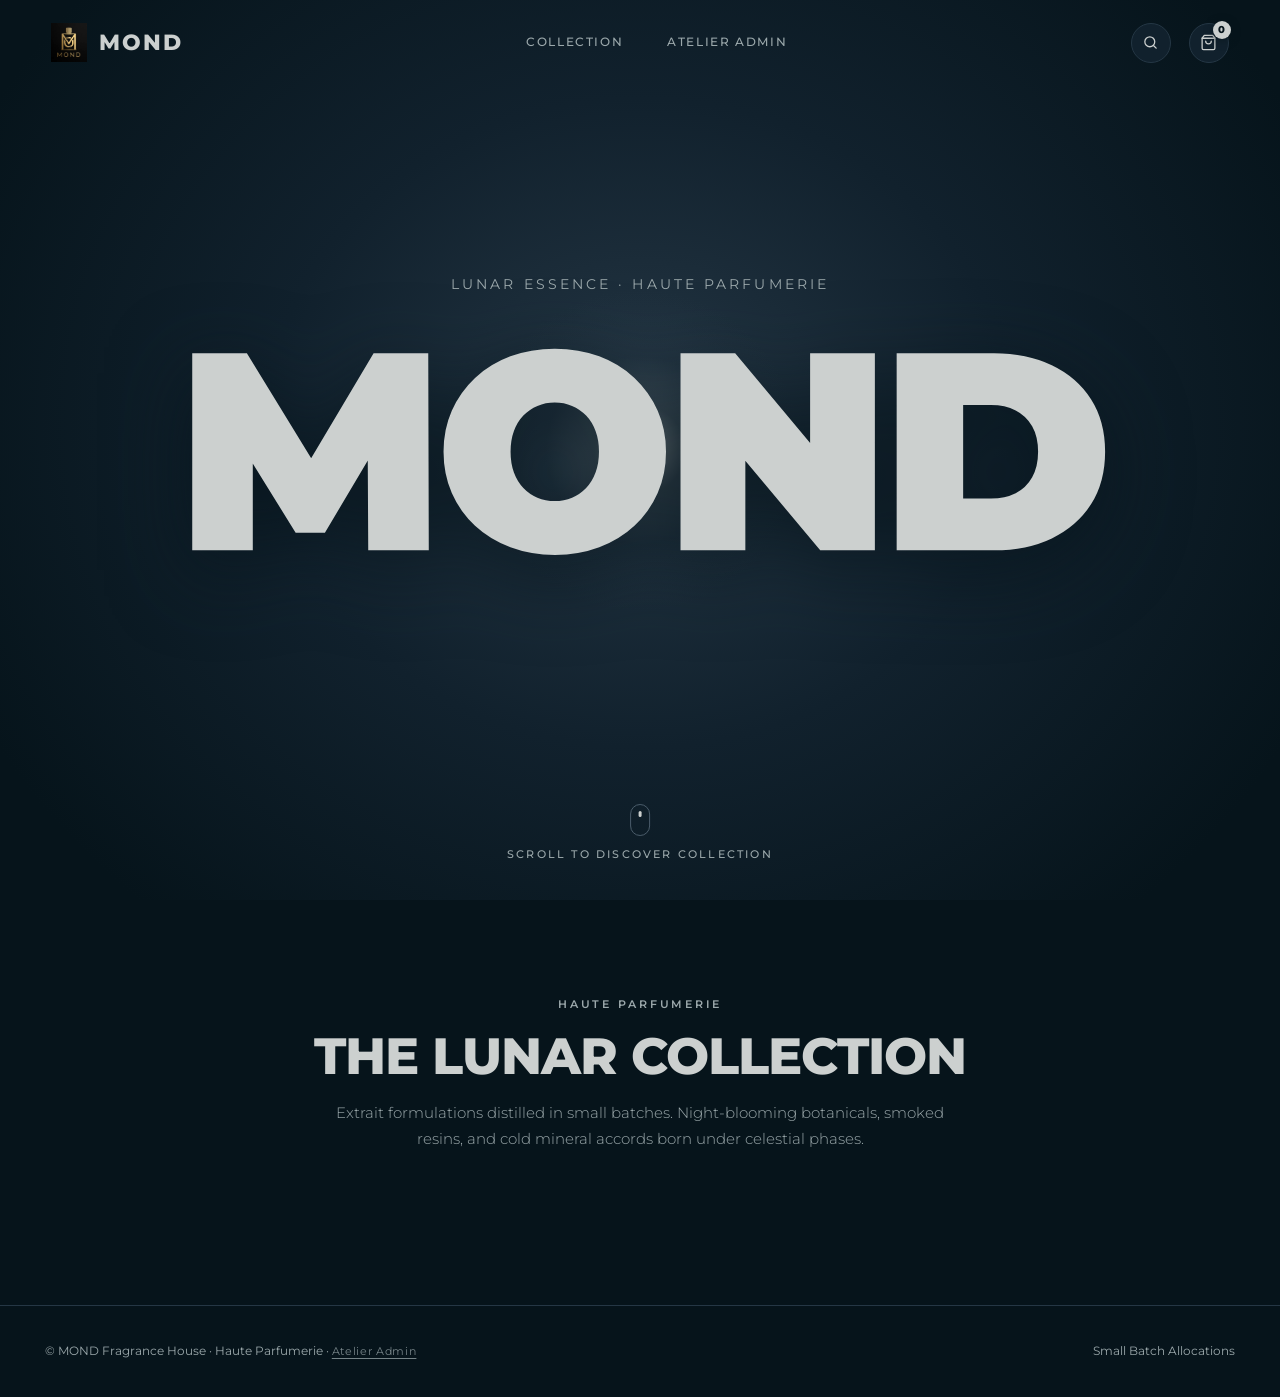
==== index.html @ 15fbac8f "new colour palette style" ====
<!DOCTYPE html>
<html lang="en">
<head>
  <meta charset="UTF-8" />
  <meta name="viewport" content="width=device-width, initial-scale=1.0" />
  <title>MOND — Lunar Haute Parfumerie</title>
  <link rel="icon" type="image/png" href="logo.png">
  <link rel="preconnect" href="https://fonts.googleapis.com">
  <link rel="preconnect" href="https://fonts.gstatic.com" crossorigin>
  <link href="https://fonts.googleapis.com/css2?family=Montserrat:ital,wght@0,300;0,400;0,500;0,600;0,700;0,800;0,900;1,300;1,400&display=swap" rel="stylesheet">
  <script type="importmap">
    {
      "imports": {
        "three": "https://cdn.jsdelivr.net/npm/three@0.170.0/build/three.module.js"
      }
    }
  </script>
  <link rel="stylesheet" href="styles.css">
</head>
<body>

  <!-- ==================== HEADER ==================== -->
  <header id="mainHeader">
    <a class="logo" href="#hero">
      <img src="logo.png" alt="MOND Logo" class="brand-logo-img">
      MOND
    </a>

    <nav class="nav-links">
      <a href="#collection">Collection</a>
      <a href="admin.html">Atelier Admin</a>
    </nav>

    <div class="header-actions">
      <button class="action-btn" aria-label="Search Fragrances" id="searchBtn">
        <svg viewBox="0 0 24 24"><circle cx="11" cy="11" r="7"/><path d="m20 20-3.5-3.5"/></svg>
      </button>
      <button class="action-btn" aria-label="Shopping Bag" id="bagBtn">
        <svg viewBox="0 0 24 24"><path d="M6 2 3 6v14a2 2 0 0 0 2 2h14a2 2 0 0 0 2-2V6l-3-4z"/><line x1="3" y1="6" x2="21" y2="6"/><path d="M16 10a4 4 0 0 1-8 0"/></svg>
        <span class="bag-badge" id="bagBadge">0</span>
      </button>
    </div>
  </header>

  <!-- ==================== HERO (3D MOON) ==================== -->
  <section id="hero">
    <div id="word0" class="hero-el">MOND</div>
    <div id="eyebrow" class="hero-el">Lunar Essence · Haute Parfumerie</div>
    <div id="flare" class="hero-el"></div>
    <canvas id="gl"></canvas>
    <canvas id="dust"></canvas>

    <a href="#collection" class="scroll-indicator" aria-label="Scroll to Discover Collection">
      <div class="mouse-icon"></div>
      <span>Scroll to Discover Collection</span>
    </a>
  </section>

  <!-- ==================== MAIN FRAGRANCES SHOWCASE ==================== -->
  <main id="collection">
    <div class="section-wrap">
      <div class="section-header">
        <span class="section-tag">Haute Parfumerie</span>
        <h2 class="section-title">The Lunar Collection</h2>
        <p class="section-desc">Extrait formulations distilled in small batches. Night-blooming botanicals, smoked resins, and cold mineral accords born under celestial phases.</p>
      </div>

      <div class="fragrance-grid" id="fragranceGrid">
        <!-- Rendered dynamically via JavaScript -->
      </div>
    </div>
  </main>

  <!-- ==================== MINIMAL LUXURY FOOTER ==================== -->
  <footer>
    <div class="section-wrap" style="padding: 36px clamp(20px, 3.5vw, 48px);">
      <div class="footer-bottom" style="padding-top:0; border-top:0;">
        <div>© <span id="year"></span> MOND Fragrance House · Haute Parfumerie · <a href="admin.html" class="admin-link">Atelier Admin</a></div>
        <div>Small Batch Allocations</div>
      </div>
    </div>
  </footer>

  <!-- ==================== QUICK-VIEW MODAL ==================== -->
  <div class="modal-backdrop" id="quickModal" aria-hidden="true">
    <div class="modal-card">
      <button class="modal-close" id="modalClose" aria-label="Close modal">✕</button>
      <div class="modal-media">
        <img id="modalImg" src="" alt="Perfume Preview">
      </div>
      <div class="modal-content">
        <div>
          <div class="modal-tag" id="modalConcentration">Extrait de Parfum</div>
          <h3 class="modal-title" id="modalTitle">Eclipse Noir</h3>
          <div class="modal-price" id="modalPrice">240</div>
          <p class="modal-story" id="modalStory"></p>

          <div class="modal-pyramid">
            <div class="pyramid-row">
              <span class="pyramid-label">Top</span>
              <span class="pyramid-val" id="modalTop"></span>
            </div>
            <div class="pyramid-row">
              <span class="pyramid-label">Heart</span>
              <span class="pyramid-val" id="modalHeart"></span>
            </div>
            <div class="pyramid-row">
              <span class="pyramid-label">Base</span>
              <span class="pyramid-val" id="modalBase"></span>
            </div>
          </div>
        </div>

        <div class="card-controls">
          <div class="size-toggle" id="modalSizeToggle">
            <button class="size-btn" data-size="50">50 ml</button>
            <button class="size-btn active" data-size="100">100 ml</button>
          </div>
          <button class="add-bag-btn" id="modalAddBtn">
            <svg viewBox="0 0 24 24"><path d="M6 2 3 6v14a2 2 0 0 0 2 2h14a2 2 0 0 0 2-2V6l-3-4z"/><line x1="3" y1="6" x2="21" y2="6"/><path d="M16 10a4 4 0 0 1-8 0"/></svg>
            Add to Bag
          </button>
        </div>
      </div>
    </div>
  </div>

  <!-- ==================== SLIDE-OUT SHOPPING BAG DRAWER ==================== -->
  <div class="cart-backdrop" id="cartBackdrop" aria-hidden="true">
    <aside class="cart-drawer" id="cartDrawer" role="dialog" aria-label="Shopping Bag">
      <div class="cart-header">
        <div class="cart-title-wrap">
          <svg viewBox="0 0 24 24" class="cart-icon"><path d="M6 2 3 6v14a2 2 0 0 0 2 2h14a2 2 0 0 0 2-2V6l-3-4z"/><line x1="3" y1="6" x2="21" y2="6"/><path d="M16 10a4 4 0 0 1-8 0"/></svg>
          <h3>Shopping Bag (<span id="cartDrawerCount">0</span>)</h3>
        </div>
        <button class="cart-close" id="cartClose" aria-label="Close Shopping Bag">✕</button>
      </div>

      <div class="cart-items" id="cartItemsList">
        <!-- Rendered dynamically -->
      </div>

      <div class="cart-footer">
        <div class="cart-summary-row">
          <span>Subtotal</span>
          <span class="cart-subtotal" id="cartSubtotal">0</span>
        </div>
        <p class="cart-note">Complimentary insured nocturnal delivery & bespoke signature packaging included with every flacon.</p>
        <button class="cart-checkout-btn" id="cartCheckoutBtn">Proceed to Checkout</button>
      </div>
    </aside>
  </div>

  <!-- Toast Notification -->
  <div class="toast" id="toast">
    <div class="toast-icon">✓</div>
    <div class="toast-msg" id="toastMsg">Added to bag</div>
  </div>

  <!-- ==================== THREE.JS & APP SCRIPT ==================== -->
  <script type="module">
    import * as THREE from 'three';

    // 1. DATA ARCHITECTURE & STORAGE SYNC
    const STORAGE_KEY = 'mond_products_v1';
    const CART_KEY = 'mond_cart_v1';

    const DEFAULT_FRAGRANCES = [
      {
        id: 'eclipse-noir',
        name: 'Eclipse Noir',
        concentration: 'Extrait de Parfum',
        tag: 'Signature',
        prices: { 50: 170, 100: 240 },
        inStock: true,
        description: 'Conceived under the total solar eclipse. An enigmatic synthesis of smoked Somali frankincense, dark patchouli, and black amber veiled in bitter Italian bergamot.',
        pyramid: {
          top: 'Italian Bergamot, Pink Peppercorn, Cardamom',
          heart: 'Smoked Somali Frankincense, Black Amber, Night Violet',
          base: 'Wild Cambodian Oud, Birch Tar, Dark Patchouli'
        },
        img: 'items/adee3ca2-7e4d-4b58-b088-80c84a62d729.JPG',
        fallback: 'https://images.unsplash.com/photo-1594035910387-fea47794261f?auto=format&fit=crop&w=800&q=85'
      },
      {
        id: 'silver-crater',
        name: 'Silver Crater',
        concentration: 'Eau de Parfum Intense',
        tag: 'Crystalline',
        prices: { 50: 150, 100: 210 },
        inStock: true,
        description: 'An ethereal distillation of lunar regolith and cold starlight. Opening with frosted aldehydes and aristocratic iris, settling into silken Atlas cedarwood and lunar ambergris.',
        pyramid: {
          top: 'Frosted Aldehydes, White Iris, Silver Sage',
          heart: 'Crushed Mineral Accord, Angelica Seed, Orris Butter',
          base: 'Atlas Cedarwood, Cashmeran, Lunar Ambergris'
        },
        img: 'items/d755243f-03e3-4c35-851c-ac3dd978e7d4.JPG',
        fallback: 'https://images.unsplash.com/photo-1541643600914-78b084683601?auto=format&fit=crop&w=800&q=85'
      },
      {
        id: 'mare-tranquillitatis',
        name: 'Mare Tranquillitatis',
        concentration: 'Extrait de Parfum',
        tag: 'Nocturnal Sea',
        prices: { 50: 165, 100: 230 },
        inStock: true,
        description: 'Named after the tranquil lunar sea. A meditative nocturnal floral wrapped in crystalline neroli, night-blooming jasmine, and milky Mysore sandalwood.',
        pyramid: {
          top: 'White Neroli, Bergamot Nectar, Lunar Petals',
          heart: 'Night-Blooming Jasmine, White Tea, Heliotrope',
          base: 'Mysore Sandalwood, Silken White Musk, Clean Amber'
        },
        img: 'items/dc40686c-4a98-45fc-a82b-0dad0c78b08d.JPG',
        fallback: 'https://images.unsplash.com/photo-1592945403244-b3fbafd7f539?auto=format&fit=crop&w=800&q=85'
      },
      {
        id: 'lunar-oud',
        name: 'Lunar Oud',
        concentration: 'Royal Reserve Extrait',
        tag: 'Collector Edition',
        prices: { 50: 195, 100: 280 },
        inStock: true,
        description: 'A precious reserve aged across nine full moon cycles. 15-year vintage Cambodian oud accented with hand-harvested Taif rose, saffron threads, and honeyed labdanum.',
        pyramid: {
          top: 'Persian Saffron, Bitter Orange, Coriander Seed',
          heart: 'Taif Damask Rose, Smoky Leather, Golden Honey',
          base: '15-Year Vintage Cambodian Oud, Labdanum, Benzoin'
        },
        img: 'items/da39d9fc-b0aa-42b3-a808-1d5923b35ebd.JPG',
        fallback: 'https://images.unsplash.com/photo-1523293182086-7651a899d37f?auto=format&fit=crop&w=800&q=85'
      }
    ];

    function getStoredProducts() {
      try {
        const raw = localStorage.getItem(STORAGE_KEY);
        if (!raw) {
          localStorage.setItem(STORAGE_KEY, JSON.stringify(DEFAULT_FRAGRANCES));
          return DEFAULT_FRAGRANCES;
        }
        const parsed = JSON.parse(raw);
        if (Array.isArray(parsed) && parsed.length > 0) return parsed;
        localStorage.setItem(STORAGE_KEY, JSON.stringify(DEFAULT_FRAGRANCES));
        return DEFAULT_FRAGRANCES;
      } catch (e) {
        console.error('Error reading catalog:', e);
        return DEFAULT_FRAGRANCES;
      }
    }

    // Helper: Graceful image fallback
    function handleImageFallback(imgEl, fallbackUrl) {
      imgEl.onerror = () => {
        imgEl.onerror = null;
        if (fallbackUrl) imgEl.src = fallbackUrl;
      };
    }

    // Set Copyright Year
    const yearEl = document.getElementById('year');
    if (yearEl) yearEl.textContent = new Date().getFullYear();

    // 2. TOAST NOTIFICATION
    const toast = document.getElementById('toast');
    const toastMsg = document.getElementById('toastMsg');
    let toastTimeout = null;

    window.showToast = function(msg) {
      toastMsg.textContent = msg;
      toast.classList.add('show');
      if (toastTimeout) clearTimeout(toastTimeout);
      toastTimeout = setTimeout(() => {
        toast.classList.remove('show');
      }, 3000);
    };

    // 3. CART ARCHITECTURE & SLIDE-OUT DRAWER
    const bagBadge = document.getElementById('bagBadge');
    const cartBackdrop = document.getElementById('cartBackdrop');
    const cartDrawer = document.getElementById('cartDrawer');
    const cartClose = document.getElementById('cartClose');
    const cartItemsList = document.getElementById('cartItemsList');
    const cartDrawerCount = document.getElementById('cartDrawerCount');
    const cartSubtotal = document.getElementById('cartSubtotal');
    const cartCheckoutBtn = document.getElementById('cartCheckoutBtn');
    const bagBtn = document.getElementById('bagBtn');

    function getStoredCart() {
      try {
        const raw = localStorage.getItem(CART_KEY);
        return raw ? JSON.parse(raw) : [];
      } catch (e) {
        return [];
      }
    }

    function saveCart(cart) {
      localStorage.setItem(CART_KEY, JSON.stringify(cart));
      renderCartUI();
    }

    function syncCartWithCatalog() {
      const products = getStoredProducts();
      let cart = getStoredCart();
      let changed = false;

      // Filter out products that have been deleted in admin
      const initialLen = cart.length;
      cart = cart.filter(ci => products.some(p => p.id === ci.id));
      if (cart.length !== initialLen) changed = true;

      // Update names, prices, and stock status
      cart.forEach(ci => {
        const prod = products.find(p => p.id === ci.id);
        if (prod) {
          const freshPrice = prod.prices[ci.size] || ci.price;
          if (ci.price !== freshPrice || ci.name !== prod.name || ci.img !== prod.img) {
            ci.price = freshPrice;
            ci.name = prod.name;
            ci.img = prod.img;
            ci.fallback = prod.fallback;
            changed = true;
          }
        }
      });

      if (changed) {
        saveCart(cart);
      } else {
        renderCartUI();
      }
    }

    function renderCartUI() {
      const cart = getStoredCart();
      const totalItems = cart.reduce((acc, item) => acc + item.qty, 0);
      const subtotal = cart.reduce((acc, item) => acc + (item.price * item.qty), 0);

      bagBadge.textContent = totalItems;
      cartDrawerCount.textContent = totalItems;
      cartSubtotal.textContent = subtotal.toLocaleString();

      if (cart.length === 0) {
        cartItemsList.innerHTML = `
          <div class="cart-empty">
            <svg viewBox="0 0 24 24"><path d="M6 2 3 6v14a2 2 0 0 0 2 2h14a2 2 0 0 0 2-2V6l-3-4z"/><line x1="3" y1="6" x2="21" y2="6"/><path d="M16 10a4 4 0 0 1-8 0"/></svg>
            <p>Your nocturnal shopping bag is empty.</p>
            <a href="#collection" class="card-quick-btn" style="position:static; opacity:1; display:inline-block; transform:none;" onclick="closeCartDrawer()">Explore Fragrances</a>
          </div>
        `;
        return;
      }

      cartItemsList.innerHTML = '';
      cart.forEach((item, idx) => {
        const row = document.createElement('div');
        row.className = 'cart-item';
        row.innerHTML = `
          <img src="${item.img}" alt="${item.name}">
          <div class="cart-item-info">
            <h4>${item.name}</h4>
            <div class="cart-item-meta">${item.size}ml · Extrait</div>
            <div class="cart-item-price">${item.price.toLocaleString()}</div>
          </div>
          <div class="cart-item-actions">
            <div class="cart-qty-ctrl">
              <button class="cart-qty-btn" data-action="dec" data-idx="${idx}">−</button>
              <span class="cart-qty-val">${item.qty}</span>
              <button class="cart-qty-btn" data-action="inc" data-idx="${idx}">+</button>
            </div>
            <button class="cart-remove-btn" data-action="remove" data-idx="${idx}">Remove</button>
          </div>
        `;

        const itemImg = row.querySelector('img');
        handleImageFallback(itemImg, item.fallback);

        row.querySelectorAll('[data-action]').forEach(btn => {
          btn.addEventListener('click', () => {
            const act = btn.dataset.action;
            const i = parseInt(btn.dataset.idx);
            let currentCart = getStoredCart();
            if (act === 'inc') {
              currentCart[i].qty += 1;
            } else if (act === 'dec') {
              currentCart[i].qty -= 1;
              if (currentCart[i].qty <= 0) currentCart.splice(i, 1);
            } else if (act === 'remove') {
              currentCart.splice(i, 1);
            }
            saveCart(currentCart);
          });
        });

        cartItemsList.appendChild(row);
      });
    }

    function openCartDrawer() {
      cartBackdrop.classList.add('open');
      cartBackdrop.setAttribute('aria-hidden', 'false');
      document.body.style.overflow = 'hidden';
      renderCartUI();
    }

    function closeCartDrawer() {
      cartBackdrop.classList.remove('open');
      cartBackdrop.setAttribute('aria-hidden', 'true');
      document.body.style.overflow = '';
    }

    bagBtn.addEventListener('click', openCartDrawer);
    cartClose.addEventListener('click', closeCartDrawer);
    cartBackdrop.addEventListener('click', (e) => {
      if (e.target === cartBackdrop) closeCartDrawer();
    });

    cartCheckoutBtn.addEventListener('click', () => {
      const cart = getStoredCart();
      if (cart.length === 0) {
        showToast('Your shopping bag is empty');
        return;
      }
      showToast('Proceeding to private celestial checkout...');
      setTimeout(() => {
        closeCartDrawer();
      }, 1000);
    });

    function addToBag(fragrance, size, price) {
      if (fragrance.inStock === false) {
        showToast(`${fragrance.name} is currently sold out`);
        return;
      }

      let cart = getStoredCart();
      const existing = cart.find(ci => ci.id === fragrance.id && ci.size === size);
      if (existing) {
        existing.qty += 1;
      } else {
        cart.push({
          id: fragrance.id,
          name: fragrance.name,
          size: size,
          price: price,
          img: fragrance.img,
          fallback: fragrance.fallback,
          qty: 1
        });
      }
      saveCart(cart);

      bagBadge.classList.add('pop');
      setTimeout(() => bagBadge.classList.remove('pop'), 300);
      showToast(`${fragrance.name} (${size}ml) added to bag · ${price.toLocaleString()}`);
    }

    // 4. RENDER CATALOG SHOWCASE (DYNAMIC FROM LOCALSTORAGE)
    const grid = document.getElementById('fragranceGrid');
    const activeSizes = {}; // tracks selected 50ml / 100ml size per item id

    function renderProductGrid() {
      const fragrances = getStoredProducts();
      grid.innerHTML = '';

      if (fragrances.length === 0) {
        grid.innerHTML = `
          <div class="empty-catalog">
            <h3>No Formulations Available</h3>
            <p>The atelier is currently preparing next lunar macerations. Visit the <a href="admin.html" class="admin-link">Admin Portal</a> to configure fragrances.</p>
          </div>
        `;
        return;
      }

      fragrances.forEach(item => {
        if (!activeSizes[item.id]) activeSizes[item.id] = 100;
        const currentSize = activeSizes[item.id];
        const isAvailable = item.inStock !== false;

        const card = document.createElement('article');
        card.className = 'perfume-card';
        card.innerHTML = `
          <div class="card-media" data-id="${item.id}">
            <span class="card-badge ${isAvailable ? '' : 'sold-out'}">
              ${isAvailable ? (item.tag || 'Reserve') : 'Sold Out'}
            </span>
            <img src="${item.img}" alt="${item.name} Bottle" loading="lazy">
            <button class="card-quick-btn" type="button">Discover Scent</button>
          </div>
          <div class="card-body">
            <div class="card-header">
              <h3 class="card-title">${item.name}</h3>
              <span class="card-price" id="price-${item.id}">${item.prices[currentSize].toLocaleString()}</span>
            </div>
            <div class="card-concentration">${item.concentration}</div>
            
            <div class="notes-tags">
              <span class="note-tag">Top: ${item.pyramid.top ? item.pyramid.top.split(',')[0] : 'Bergamot'}</span>
              <span class="note-tag">Heart: ${item.pyramid.heart ? item.pyramid.heart.split(',')[0] : 'Amber'}</span>
              <span class="note-tag">Base: ${item.pyramid.base ? item.pyramid.base.split(',')[0] : 'Oud'}</span>
            </div>

            <div class="card-controls">
              <div class="size-toggle">
                <button type="button" class="size-btn ${currentSize === 50 ? 'active' : ''}" data-id="${item.id}" data-size="50">50 ml</button>
                <button type="button" class="size-btn ${currentSize === 100 ? 'active' : ''}" data-id="${item.id}" data-size="100">100 ml</button>
              </div>
              <button type="button" class="add-bag-btn ${isAvailable ? '' : 'disabled'}" data-add="${item.id}" ${isAvailable ? '' : 'disabled'}>
                <svg viewBox="0 0 24 24"><path d="M6 2 3 6v14a2 2 0 0 0 2 2h14a2 2 0 0 0 2-2V6l-3-4z"/><line x1="3" y1="6" x2="21" y2="6"/><path d="M16 10a4 4 0 0 1-8 0"/></svg>
                ${isAvailable ? 'Add to Bag' : 'Sold Out'}
              </button>
            </div>
          </div>
        `;

        const imgEl = card.querySelector('img');
        handleImageFallback(imgEl, item.fallback);

        card.querySelector('.card-media').addEventListener('click', () => openModal(item));

        const sizeBtns = card.querySelectorAll('.size-btn');
        sizeBtns.forEach(btn => {
          btn.addEventListener('click', (e) => {
            e.stopPropagation();
            const chosenSize = parseInt(btn.dataset.size);
            activeSizes[item.id] = chosenSize;
            sizeBtns.forEach(b => b.classList.toggle('active', b === btn));
            card.querySelector(`#price-${item.id}`).textContent = item.prices[chosenSize].toLocaleString();
          });
        });

        const addBtn = card.querySelector(`[data-add="${item.id}"]`);
        if (addBtn) {
          addBtn.addEventListener('click', (e) => {
            e.stopPropagation();
            if (!isAvailable) return;
            const chosenSize = activeSizes[item.id] || 100;
            addToBag(item, chosenSize, item.prices[chosenSize]);
          });
        }

        grid.appendChild(card);
      });
    }

    // 5. QUICK-VIEW MODAL LOGIC
    const modal = document.getElementById('quickModal');
    const modalClose = document.getElementById('modalClose');
    const modalImg = document.getElementById('modalImg');
    const modalTitle = document.getElementById('modalTitle');
    const modalConcentration = document.getElementById('modalConcentration');
    const modalPrice = document.getElementById('modalPrice');
    const modalStory = document.getElementById('modalStory');
    const modalTop = document.getElementById('modalTop');
    const modalHeart = document.getElementById('modalHeart');
    const modalBase = document.getElementById('modalBase');
    const modalSizeBtns = document.querySelectorAll('#modalSizeToggle .size-btn');
    const modalAddBtn = document.getElementById('modalAddBtn');

    let currentModalItem = null;
    let modalSelectedSize = 100;

    function openModal(item) {
      currentModalItem = item;
      modalSelectedSize = activeSizes[item.id] || 100;
      const isAvailable = item.inStock !== false;

      modalTitle.textContent = item.name;
      modalConcentration.textContent = item.concentration + (isAvailable ? '' : ' · (Sold Out)');
      modalStory.textContent = item.description || '';
      modalTop.textContent = item.pyramid ? item.pyramid.top : '';
      modalHeart.textContent = item.pyramid ? item.pyramid.heart : '';
      modalBase.textContent = item.pyramid ? item.pyramid.base : '';

      modalImg.src = item.img;
      handleImageFallback(modalImg, item.fallback);

      updateModalPrice();
      modalSizeBtns.forEach(b => {
        b.classList.toggle('active', parseInt(b.dataset.size) === modalSelectedSize);
      });

      if (!isAvailable) {
        modalAddBtn.disabled = true;
        modalAddBtn.classList.add('disabled');
        modalAddBtn.innerHTML = `Sold Out`;
      } else {
        modalAddBtn.disabled = false;
        modalAddBtn.classList.remove('disabled');
        modalAddBtn.innerHTML = `
          <svg viewBox="0 0 24 24"><path d="M6 2 3 6v14a2 2 0 0 0 2 2h14a2 2 0 0 0 2-2V6l-3-4z"/><line x1="3" y1="6" x2="21" y2="6"/><path d="M16 10a4 4 0 0 1-8 0"/></svg>
          Add to Bag
        `;
      }

      modal.classList.add('open');
      modal.setAttribute('aria-hidden', 'false');
      document.body.style.overflow = 'hidden';
    }

    function closeModal() {
      modal.classList.remove('open');
      modal.setAttribute('aria-hidden', 'true');
      document.body.style.overflow = '';
    }

    function updateModalPrice() {
      if (!currentModalItem) return;
      modalPrice.textContent = currentModalItem.prices[modalSelectedSize].toLocaleString();
    }

    modalSizeBtns.forEach(btn => {
      btn.addEventListener('click', () => {
        modalSelectedSize = parseInt(btn.dataset.size);
        modalSizeBtns.forEach(b => b.classList.toggle('active', b === btn));
        updateModalPrice();
      });
    });

    modalAddBtn.addEventListener('click', () => {
      if (!currentModalItem || currentModalItem.inStock === false) return;
      addToBag(currentModalItem, modalSelectedSize, currentModalItem.prices[modalSelectedSize]);
      closeModal();
    });

    modalClose.addEventListener('click', closeModal);
    modal.addEventListener('click', (e) => {
      if (e.target === modal) closeModal();
    });
    window.addEventListener('keydown', (e) => {
      if (e.key === 'Escape') {
        if (modal.classList.contains('open')) closeModal();
        if (cartBackdrop.classList.contains('open')) closeCartDrawer();
      }
    });

    // 6. REAL-TIME STORAGE EVENT LISTENER (SYNC WITH ADMIN.HTML)
    window.addEventListener('storage', (e) => {
      if (e.key === STORAGE_KEY) {
        renderProductGrid();
        syncCartWithCatalog();
        if (modal.classList.contains('open') && currentModalItem) {
          const fresh = getStoredProducts().find(p => p.id === currentModalItem.id);
          if (fresh) {
            openModal(fresh);
          } else {
            closeModal();
          }
        }
      } else if (e.key === CART_KEY) {
        renderCartUI();
      }
    });

    // Initial Catalog & Cart Render
    renderProductGrid();
    syncCartWithCatalog();

    // Header scroll background effect
    const header = document.getElementById('mainHeader');
    window.addEventListener('scroll', () => {
      if (window.scrollY > 40) {
        header.classList.add('scrolled');
      } else {
        header.classList.remove('scrolled');
      }
    }, { passive: true });

    document.getElementById('searchBtn').addEventListener('click', () => {
      const target = document.getElementById('collection');
      target.scrollIntoView({ behavior: 'smooth' });
    });

    // =========================================================
    // 5. THREE.JS 3D MOON HERO (STAGE 1 - ELEVATED)
    // =========================================================
    const MOON_MAP_URL = 'https://raw.githubusercontent.com/mrdoob/three.js/dev/examples/textures/planets/moon_1024.jpg';
    const glCanvas = document.getElementById('gl');
    const dustCanvas = document.getElementById('dust');
    const heroSection = document.getElementById('hero');

    const renderer = new THREE.WebGLRenderer({ canvas: glCanvas, alpha: true, antialias: true });
    renderer.setPixelRatio(Math.min(window.devicePixelRatio, 2));

    const scene = new THREE.Scene();
    const camera = new THREE.OrthographicCamera(-1, 1, 1, -1, -2e5, 2e5);

    const planet = new THREE.Group();
    const tilt = new THREE.Group();
    const spin = new THREE.Group();
    planet.add(tilt);
    tilt.add(spin);
    scene.add(planet);

    const uniforms = {
      map: { value: null },
      texel: { value: new THREE.Vector2(1 / 1024, 1 / 512) },
      sun: { value: new THREE.Vector3(0.62, 0.5, 0.6).normalize() },
      ready: { value: 0 }
    };

    // Lunar Crater Surface Shader with Realistic Dynamic Lighting
    const moonMat = new THREE.ShaderMaterial({
      uniforms,
      vertexShader: `
        varying vec2 vUv;
        varying vec3 vObj;
        varying vec3 vN;
        void main() {
          vUv = uv;
          vObj = normalize(position);
          vN = normalize(mat3(modelMatrix) * normal);
          gl_Position = projectionMatrix * modelViewMatrix * vec4(position, 1.0);
        }
      `,
      fragmentShader: `
        uniform sampler2D map;
        uniform vec2 texel;
        uniform vec3 sun;
        uniform float ready;
        varying vec2 vUv;
        varying vec3 vObj;
        varying vec3 vN;

        float luma(vec2 u) {
          return dot(texture2D(map, u).rgb, vec3(0.3, 0.6, 0.1));
        }

        void main() {
          vec3 raw = texture2D(map, vUv).rgb;
          float gray = dot(raw, vec3(0.333));
          vec3 col = pow(vec3(gray), vec3(1.4)) * vec3(0.80, 0.82, 0.81);

          vec3 n = normalize(vN);
          vec3 t = normalize(cross(vec3(0.0, 1.0, 0.0), n));
          vec3 b = cross(n, t);

          float dx = luma(vUv + vec2(texel.x * 2.0, 0.0)) - luma(vUv - vec2(texel.x * 2.0, 0.0));
          float dy = luma(vUv + vec2(0.0, texel.y * 2.0)) - luma(vUv - vec2(0.0, texel.y * 2.0));
          n = normalize(n - (t * dx + b * dy) * 2.2);

          float diff = max(dot(n, sun), 0.0);
          vec3 lit = col * (vec3(1.30, 1.34, 1.36) * pow(diff, 0.85) + vec3(0.024, 0.078, 0.106));

          // Soft Fresnel Moonlight Rim
          float fres = pow(1.0 - max(vN.z, 0.0), 3.2);
          lit += vec3(0.61, 0.66, 0.67) * fres * (0.08 + diff * 0.45);

          // Tone mapping
          lit = lit / (lit * 0.28 + 1.0) * 1.25;
          gl_FragColor = vec4(pow(lit, vec3(1.0 / 2.2)), 1.0) * ready;
        }
      `
    });

    const moonMesh = new THREE.Mesh(new THREE.SphereGeometry(1, 128, 96), moonMat);
    spin.add(moonMesh);

    // Moonlight Atmospheric Halo
    const atmoMat = new THREE.ShaderMaterial({
      uniforms: { sun: uniforms.sun, ready: uniforms.ready },
      side: THREE.BackSide,
      blending: THREE.AdditiveBlending,
      transparent: true,
      depthWrite: false,
      vertexShader: `
        varying vec3 vN;
        void main() {
          vN = normalize(mat3(modelMatrix) * normal);
          gl_Position = projectionMatrix * modelViewMatrix * vec4(position, 1.0);
        }
      `,
      fragmentShader: `
        uniform vec3 sun;
        uniform float ready;
        varying vec3 vN;
        void main() {
          float z = clamp(-vN.z, 0.0, 1.0);
          float a = smoothstep(0.0, 0.55, z);
          float s = 0.55 + 0.6 * max(dot(-vN * vec3(1.0, 1.0, 0.0), normalize(sun * vec3(1.0, 1.0, 0.0))), 0.0);
          a = pow(a, 2.6) * s * 0.52;
          gl_FragColor = vec4(vec3(0.61, 0.66, 0.67), a * ready);
        }
      `
    });
    planet.add(new THREE.Mesh(new THREE.SphereGeometry(1.14, 64, 48), atmoMat));

    // Texture Loader
    let loadTime = null;
    const imgLoader = new Image();
    imgLoader.crossOrigin = 'anonymous';
    imgLoader.onload = () => {
      const tex = new THREE.Texture(imgLoader);
      tex.wrapS = THREE.RepeatWrapping;
      tex.anisotropy = renderer.capabilities.getMaxAnisotropy();
      tex.needsUpdate = true;
      uniforms.map.value = tex;
      uniforms.texel.value.set(1 / imgLoader.width, 1 / imgLoader.height);
      loadTime = performance.now();
    };
    imgLoader.src = MOON_MAP_URL;

    // Dimensions & Steady Rotation
    let W = window.innerWidth;
    let H = window.innerHeight;
    let R0 = 140, R = R0;
    let yaw = 0.4, pitch = 0.16;

    function resize() {
      W = window.innerWidth;
      H = window.innerHeight;
      renderer.setSize(W, H);
      camera.left = -W / 2;
      camera.right = W / 2;
      camera.top = H / 2;
      camera.bottom = -H / 2;
      camera.updateProjectionMatrix();

      dustCanvas.width = W * Math.min(window.devicePixelRatio, 1.5);
      dustCanvas.height = H * Math.min(window.devicePixelRatio, 1.5);

      const portrait = H > W * 1.05;
      R0 = portrait ? W * 0.25 : Math.min(H * 0.21, W * 0.135);
    }
    window.addEventListener('resize', resize);
    resize();

    // Stardust Particles Background Canvas
    const dCtx = dustCanvas.getContext('2d');
    const sprite = document.createElement('canvas');
    sprite.width = sprite.height = 64;
    const sCtx = sprite.getContext('2d');
    const sGrad = sCtx.createRadialGradient(32, 32, 0, 32, 32, 32);
    sGrad.addColorStop(0, 'rgba(204, 208, 207, 0.9)');
    sGrad.addColorStop(0.4, 'rgba(155, 168, 171, 0.35)');
    sGrad.addColorStop(1, 'transparent');
    sCtx.fillStyle = sGrad;
    sCtx.fillRect(0, 0, 64, 64);

    let seed = 42;
    const rnd = () => (seed = (seed * 16807) % 2147483647) / 2147483647;
    const motes = Array.from({ length: 32 }, () => ({
      x: rnd(),
      y: rnd(),
      r: 3 + Math.pow(rnd(), 2) * 30,
      s: 0.003 + rnd() * 0.010,
      p: rnd() * 6.28
    }));

    // Animation Render Loop (Continuous Calm Auto-Rotation)
    let lastNow = performance.now();
    function animate(now) {
      requestAnimationFrame(animate);

      // Only render when hero is visible in viewport
      if (window.scrollY > H) return;

      const dt = Math.min((now - lastNow) / 1000, 0.05);
      lastNow = now;
      const t = now / 1000;

      const age = loadTime ? (now - loadTime) / 1000 : 0;
      const grow = loadTime ? Math.min(1, age / 1.4) : 0;
      uniforms.ready.value = loadTime ? Math.min(1, age * 2.5) : 0;

      R = R0 * (0.1 + 0.9 * grow);

      // Steady continuous auto-rotation
      yaw += dt * 0.12;
      pitch = 0.16;

      planet.position.set(0, 0, 0);
      planet.scale.setScalar(R);
      tilt.rotation.x = pitch;
      spin.rotation.y = yaw;

      renderer.render(scene, camera);

      // Render Stardust Motifs
      const dpr = Math.min(window.devicePixelRatio, 1.5);
      const dW = dustCanvas.width, dH = dustCanvas.height;
      dCtx.clearRect(0, 0, dW, dH);
      for (const m of motes) {
        const mx = (((m.x + t * m.s + 2) % 1.1) - 0.05) * dW;
        const my = (m.y + Math.sin(t * 0.3 + m.p) * 0.02) * dH;
        const alpha = 0.25 + 0.3 * Math.pow(Math.sin(t * 0.6 + m.p), 2);
        dCtx.globalAlpha = alpha;
        const size = m.r * dpr;
        dCtx.drawImage(sprite, mx - size / 2, my - size / 2, size, size);
      }
    }

    requestAnimationFrame(animate);
  </script>
</body>
</html>
---- styles.css ----
:root {
  --bg-void: #06141B;
  --bg-surface: #11212D;
  --bg-elevated: #253745;
  --accent-muted: #4A5C6A;
  --text-secondary: #9BA8AB;
  --text-primary: #CCD0CF;
  --font-body: 'Montserrat', system-ui, -apple-system, sans-serif;
}

* { box-sizing: border-box; margin: 0; padding: 0; }
html { scroll-behavior: smooth; }
body {
  background: var(--bg-void);
  color: var(--text-primary);
  font-family: var(--font-body);
  -webkit-font-smoothing: antialiased;
  overflow-x: hidden;
  overflow-y: auto;
  line-height: 1.6;
}
a { color: inherit; text-decoration: none; }
button { font: inherit; color: inherit; background: none; border: 0; cursor: pointer; }
img { max-width: 100%; display: block; }

/* =========================================================
   1. LUXURY STICKY HEADER
   ========================================================= */
header {
  position: fixed;
  top: 0;
  left: 0;
  right: 0;
  z-index: 100;
  display: flex;
  align-items: center;
  justify-content: space-between;
  padding: clamp(16px, 2.5vh, 24px) clamp(24px, 4vw, 56px);
  transition: background 0.4s ease, border-color 0.4s ease, backdrop-filter 0.4s ease, padding 0.3s ease;
  border-bottom: 1px solid transparent;
}
header.scrolled {
  background: rgba(6, 20, 27, 0.90);
  backdrop-filter: blur(16px);
  -webkit-backdrop-filter: blur(16px);
  border-bottom: 1px solid var(--bg-elevated);
  padding: 16px clamp(24px, 4vw, 56px);
}
.logo {
  display: flex;
  align-items: center;
  gap: 12px;
  font-weight: 800;
  font-size: 22px;
  letter-spacing: .08em;
  text-transform: uppercase;
  color: var(--text-primary);
  transition: opacity 0.25s ease;
}
.logo:hover {
  opacity: 0.92;
}
.brand-logo-img {
  height: 40px;
  width: auto;
  object-fit: contain;
  mix-blend-mode: screen;
  filter: contrast(1.15) brightness(1.06);
  display: block;
}
.nav-links {
  display: flex;
  align-items: center;
  gap: clamp(24px, 3.5vw, 44px);
  font-size: 11.5px;
  font-weight: 500;
  letter-spacing: .14em;
  text-transform: uppercase;
}
.nav-links a {
  color: var(--text-secondary);
  transition: color 0.25s ease;
  position: relative;
}
.nav-links a::after {
  content: "";
  position: absolute;
  bottom: -6px;
  left: 0;
  width: 0%;
  height: 1px;
  background: var(--text-primary);
  transition: width 0.25s ease;
}
.nav-links a:hover {
  color: var(--text-primary);
}
.nav-links a:hover::after {
  width: 100%;
}
.header-actions {
  display: flex;
  align-items: center;
  gap: 18px;
}
.action-btn {
  width: 40px;
  height: 40px;
  border-radius: 50%;
  display: grid;
  place-items: center;
  background: var(--bg-surface);
  border: 1px solid var(--bg-elevated);
  transition: all 0.25s ease;
  position: relative;
}
.action-btn:hover {
  background: var(--bg-elevated);
  border-color: var(--accent-muted);
  transform: translateY(-1px);
}
.action-btn svg {
  width: 17px;
  height: 17px;
  fill: none;
  stroke: var(--text-primary);
  stroke-width: 1.8;
  stroke-linecap: round;
  stroke-linejoin: round;
}
.bag-badge {
  position: absolute;
  top: -3px;
  right: -3px;
  background: var(--text-primary);
  color: var(--bg-void);
  font-size: 10px;
  font-weight: 800;
  width: 18px;
  height: 18px;
  border-radius: 50%;
  display: grid;
  place-items: center;
  box-shadow: 0 2px 8px rgba(6, 20, 27, 0.6);
  transition: transform 0.3s cubic-bezier(0.34, 1.56, 0.64, 1);
}
.bag-badge.pop {
  transform: scale(1.35);
}

/* =========================================================
   2. 3D MOON HERO SECTION (STAGE 1)
   ========================================================= */
#hero {
  position: relative;
  width: 100%;
  height: 100vh;
  overflow: hidden;
  background: radial-gradient(58% 72% at 50% 47%, #253745 0%, #11212D 50%, #06141B 100%);
  display: flex;
  align-items: center;
  justify-content: center;
}
#hero > canvas, #hero > .hero-el {
  position: absolute;
}
#word0 {
  left: 50%;
  top: 50%;
  transform: translate(-50%, -50%);
  font-weight: 900;
  font-size: min(22vw, 36vh);
  line-height: .8;
  letter-spacing: -.035em;
  white-space: nowrap;
  color: var(--text-primary);
  z-index: 2;
  user-select: none;
  pointer-events: none;
  filter: drop-shadow(0 20px 40px rgba(6, 20, 27, 0.8));
}
#eyebrow {
  left: 50%;
  top: calc(50% - min(13vw, 22vh));
  transform: translate(-50%, -50%);
  z-index: 3;
  font-weight: 400;
  font-size: clamp(10px, 1.1vw, 15px);
  letter-spacing: .22em;
  text-transform: uppercase;
  white-space: nowrap;
  user-select: none;
  pointer-events: none;
  color: var(--text-secondary);
  text-align: center;
}
#flare {
  z-index: 1;
  width: 36vmin;
  height: 36vmin;
  border-radius: 50%;
  pointer-events: none;
  background: radial-gradient(closest-side, rgba(204, 208, 207, .85), rgba(155, 168, 171, .25) 28%, rgba(74, 92, 106, .08) 58%, transparent);
  top: 50%;
  left: 50%;
  transform: translate(-50%, -50%);
}
#gl {
  inset: 0;
  width: 100%;
  height: 100%;
  z-index: 4;
  pointer-events: none;
  cursor: default;
}
#dust {
  inset: 0;
  width: 100%;
  height: 100%;
  z-index: 5;
  pointer-events: none;
}
.scroll-indicator {
  position: absolute;
  bottom: 4vh;
  left: 50%;
  transform: translateX(-50%);
  z-index: 10;
  display: flex;
  flex-direction: column;
  align-items: center;
  gap: 10px;
  color: var(--text-secondary);
  font-size: 11px;
  font-weight: 500;
  letter-spacing: .2em;
  text-transform: uppercase;
  transition: color 0.3s ease;
}
.scroll-indicator:hover {
  color: var(--text-primary);
}
.scroll-indicator .mouse-icon {
  width: 20px;
  height: 32px;
  border: 1px solid var(--accent-muted);
  border-radius: 12px;
  position: relative;
}
.scroll-indicator .mouse-icon::before {
  content: "";
  position: absolute;
  top: 6px;
  left: 50%;
  transform: translateX(-50%);
  width: 3px;
  height: 6px;
  background: var(--text-primary);
  border-radius: 2px;
  animation: wheelRoll 2s infinite ease-in-out;
}
@keyframes wheelRoll {
  0% { transform: translate(-50%, 0); opacity: 0; }
  40% { opacity: 1; }
  80% { transform: translate(-50%, 11px); opacity: 0; }
  100% { opacity: 0; }
}

/* =========================================================
   3. LUXURY PERFUME SHOWCASE (GRID)
   ========================================================= */
.section-wrap {
  max-width: 1360px;
  margin: 0 auto;
  padding: clamp(60px, 10vh, 120px) clamp(24px, 4vw, 56px);
}
.section-header {
  text-align: center;
  margin-bottom: clamp(40px, 7vh, 80px);
}
.section-tag {
  display: inline-block;
  font-size: 11px;
  font-weight: 600;
  letter-spacing: .25em;
  text-transform: uppercase;
  color: var(--text-secondary);
  margin-bottom: 14px;
}
.section-title {
  font-size: clamp(28px, 4vw, 52px);
  font-weight: 800;
  letter-spacing: -.02em;
  text-transform: uppercase;
  margin-bottom: 16px;
  line-height: 1.1;
  color: var(--text-primary);
}
.section-desc {
  font-size: clamp(14px, 1.2vw, 17px);
  color: var(--text-secondary);
  max-width: 620px;
  margin: 0 auto;
  font-weight: 300;
  line-height: 1.7;
}

.fragrance-grid {
  display: grid;
  grid-template-columns: repeat(4, 1fr);
  gap: clamp(20px, 2.4vw, 32px);
}
@media (max-width: 1080px) {
  .fragrance-grid {
    grid-template-columns: repeat(2, 1fr);
    gap: 24px;
  }
}
@media (max-width: 640px) {
  .fragrance-grid {
    grid-template-columns: 1fr;
    gap: 20px;
  }
}

/* Product Card */
.perfume-card {
  background: var(--bg-surface);
  border: 1px solid var(--bg-elevated);
  border-radius: 4px;
  overflow: hidden;
  display: flex;
  flex-direction: column;
  backdrop-filter: blur(12px);
  -webkit-backdrop-filter: blur(12px);
  transition: transform 0.4s cubic-bezier(0.16, 1, 0.3, 1), border-color 0.4s ease, background 0.4s ease, box-shadow 0.4s ease;
  position: relative;
}
.perfume-card:hover {
  transform: translateY(-8px);
  border-color: var(--accent-muted);
  background: var(--bg-surface);
  box-shadow: 0 24px 60px rgba(6, 20, 27, 0.85);
}
.card-media {
  position: relative;
  width: 100%;
  aspect-ratio: 0.95;
  background: radial-gradient(circle at 50% 50%, rgba(74, 92, 106, 0.18) 0%, var(--bg-void) 100%);
  overflow: hidden;
  cursor: pointer;
}
.card-media img {
  width: 100%;
  height: 100%;
  object-fit: cover;
  object-position: center;
  transition: transform 0.7s cubic-bezier(0.16, 1, 0.3, 1);
}
.perfume-card:hover .card-media img {
  transform: scale(1.06);
}
.card-quick-btn {
  position: absolute;
  bottom: 14px;
  left: 50%;
  transform: translateX(-50%) translateY(10px);
  opacity: 0;
  background: var(--bg-elevated);
  backdrop-filter: blur(8px);
  border: 1px solid var(--accent-muted);
  color: var(--text-primary);
  font-size: 10.5px;
  font-weight: 600;
  letter-spacing: .12em;
  text-transform: uppercase;
  padding: 9px 18px;
  border-radius: 2px;
  white-space: nowrap;
  transition: all 0.3s ease;
  pointer-events: none;
}
.perfume-card:hover .card-quick-btn {
  opacity: 1;
  transform: translateX(-50%) translateY(0);
  pointer-events: auto;
}
.card-badge {
  position: absolute;
  top: 14px;
  left: 14px;
  font-size: 9.5px;
  font-weight: 700;
  letter-spacing: .15em;
  text-transform: uppercase;
  background: var(--bg-void);
  backdrop-filter: blur(6px);
  border: 1px solid var(--bg-elevated);
  padding: 5px 10px;
  border-radius: 2px;
  color: var(--text-secondary);
}
.card-badge.sold-out {
  background: var(--bg-elevated);
  color: var(--text-secondary);
  border-color: var(--accent-muted);
}

.card-body {
  padding: 24px;
  display: flex;
  flex-direction: column;
  flex-grow: 1;
}
.card-header {
  display: flex;
  justify-content: space-between;
  align-items: baseline;
  margin-bottom: 6px;
}
.card-title {
  font-size: 20px;
  font-weight: 700;
  letter-spacing: -.01em;
  color: var(--text-primary);
}
.card-price {
  font-size: 18px;
  font-weight: 700;
  color: var(--text-primary);
}
.card-concentration {
  font-size: 11px;
  color: var(--text-secondary);
  letter-spacing: .08em;
  text-transform: uppercase;
  margin-bottom: 16px;
  font-weight: 500;
}

/* Olfactory Pyramid Tags */
.notes-tags {
  display: flex;
  flex-wrap: wrap;
  gap: 6px;
  margin-bottom: 20px;
}
.note-tag {
  font-size: 10px;
  color: var(--text-secondary);
  background: var(--bg-void);
  border: 1px solid var(--bg-elevated);
  padding: 4px 9px;
  border-radius: 2px;
  letter-spacing: .04em;
}

/* Size Selector & Add to Bag */
.card-controls {
  margin-top: auto;
  display: flex;
  flex-direction: column;
  gap: 12px;
}
.size-toggle {
  display: grid;
  grid-template-columns: 1fr 1fr;
  background: var(--bg-void);
  border: 1px solid var(--bg-elevated);
  border-radius: 3px;
  padding: 3px;
}
.size-btn {
  padding: 6px 0;
  font-size: 11px;
  font-weight: 600;
  letter-spacing: .06em;
  text-transform: uppercase;
  color: var(--text-secondary);
  border-radius: 2px;
  transition: all 0.25s ease;
  text-align: center;
}
.size-btn.active {
  background: var(--bg-elevated);
  color: var(--text-primary);
  box-shadow: 0 2px 6px rgba(6, 20, 27, 0.4);
}
.add-bag-btn {
  width: 100%;
  background: var(--text-primary);
  color: var(--bg-void);
  padding: 13px 18px;
  font-size: 11.5px;
  font-weight: 700;
  letter-spacing: .14em;
  text-transform: uppercase;
  border-radius: 2px;
  transition: all 0.25s ease;
  display: flex;
  align-items: center;
  justify-content: center;
  gap: 8px;
}
.add-bag-btn:hover {
  background: var(--text-secondary);
  color: var(--bg-void);
  box-shadow: 0 6px 20px rgba(74, 92, 106, 0.4);
}
.add-bag-btn svg {
  width: 15px;
  height: 15px;
  stroke: currentColor;
  fill: none;
  stroke-width: 2;
}
.add-bag-btn:disabled,
.add-bag-btn.disabled {
  background: var(--bg-elevated);
  color: var(--text-secondary);
  border: 1px solid var(--accent-muted);
  box-shadow: none;
  cursor: not-allowed;
  opacity: 0.65;
}

/* =========================================================
   4. FOOTER
   ========================================================= */
footer {
  border-top: 1px solid var(--bg-elevated);
  background: var(--bg-void);
}
.footer-bottom {
  display: flex;
  justify-content: space-between;
  align-items: center;
  font-size: 11.5px;
  color: var(--text-secondary);
}
.admin-link {
  color: var(--text-secondary);
  opacity: 0.75;
  font-size: 11px;
  letter-spacing: .06em;
  text-decoration: underline;
  text-underline-offset: 3px;
  transition: opacity 0.25s, color 0.25s;
}
.admin-link:hover {
  opacity: 1;
  color: var(--text-primary);
}
.empty-catalog {
  grid-column: 1 / -1;
  text-align: center;
  padding: 60px 20px;
  background: var(--bg-surface);
  border: 1px dashed var(--bg-elevated);
  border-radius: 4px;
}
.empty-catalog h3 {
  font-size: 20px;
  font-weight: 700;
  margin-bottom: 8px;
  color: var(--text-primary);
}
.empty-catalog p {
  color: var(--text-secondary);
  font-size: 14px;
}

/* =========================================================
   5. QUICK-VIEW MODAL & TOAST
   ========================================================= */
.modal-backdrop {
  position: fixed;
  inset: 0;
  z-index: 1000;
  background: rgba(6, 20, 27, 0.85);
  backdrop-filter: blur(14px);
  -webkit-backdrop-filter: blur(14px);
  display: grid;
  place-items: center;
  padding: 20px;
  opacity: 0;
  visibility: hidden;
  transition: all 0.35s ease;
}
.modal-backdrop.open {
  opacity: 1;
  visibility: visible;
}
.modal-card {
  background: var(--bg-surface);
  border: 1px solid var(--bg-elevated);
  border-radius: 4px;
  max-width: 860px;
  width: 100%;
  overflow: hidden;
  display: grid;
  grid-template-columns: 1fr 1.15fr;
  box-shadow: 0 32px 80px rgba(6, 20, 27, 0.95);
  position: relative;
  transform: translateY(24px) scale(0.98);
  transition: transform 0.4s cubic-bezier(0.16, 1, 0.3, 1);
}
.modal-backdrop.open .modal-card {
  transform: translateY(0) scale(1);
}
.modal-close {
  position: absolute;
  top: 16px;
  right: 18px;
  width: 34px;
  height: 34px;
  border-radius: 50%;
  background: var(--bg-elevated);
  display: grid;
  place-items: center;
  font-size: 16px;
  color: var(--text-primary);
  z-index: 10;
  transition: background 0.2s;
}
.modal-close:hover {
  background: var(--accent-muted);
}
.modal-media {
  background: var(--bg-void);
  display: flex;
  align-items: center;
  justify-content: center;
  padding: 24px;
}
.modal-media img {
  width: 100%;
  max-height: 480px;
  object-fit: cover;
  border-radius: 2px;
}
.modal-content {
  padding: clamp(28px, 4vw, 44px);
  display: flex;
  flex-direction: column;
  justify-content: space-between;
}
.modal-tag {
  font-size: 11px;
  font-weight: 700;
  letter-spacing: .2em;
  text-transform: uppercase;
  color: var(--text-secondary);
  margin-bottom: 6px;
}
.modal-title {
  font-size: 28px;
  font-weight: 800;
  margin-bottom: 6px;
  color: var(--text-primary);
}
.modal-price {
  font-size: 22px;
  font-weight: 700;
  color: var(--text-primary);
  margin-bottom: 18px;
}
.modal-story {
  font-size: 13.5px;
  color: var(--text-secondary);
  line-height: 1.7;
  margin-bottom: 22px;
  font-weight: 300;
}
.modal-pyramid {
  display: flex;
  flex-direction: column;
  gap: 8px;
  background: var(--bg-void);
  border: 1px solid var(--bg-elevated);
  padding: 14px 16px;
  border-radius: 3px;
  margin-bottom: 24px;
  font-size: 12px;
}
.pyramid-row {
  display: grid;
  grid-template-columns: 60px 1fr;
  gap: 12px;
}
.pyramid-label {
  font-weight: 700;
  color: var(--text-secondary);
  text-transform: uppercase;
  letter-spacing: .08em;
  font-size: 10px;
}
.pyramid-val {
  color: var(--text-primary);
}

/* Toast Notification */
.toast {
  position: fixed;
  bottom: 28px;
  right: 28px;
  z-index: 2000;
  background: var(--bg-surface);
  border: 1px solid var(--bg-elevated);
  backdrop-filter: blur(14px);
  padding: 14px 22px;
  border-radius: 3px;
  display: flex;
  align-items: center;
  gap: 14px;
  box-shadow: 0 16px 40px rgba(6, 20, 27, 0.85);
  transform: translateY(100px);
  opacity: 0;
  pointer-events: none;
  transition: transform 0.35s cubic-bezier(0.16, 1, 0.3, 1), opacity 0.35s ease;
}
.toast.show {
  transform: translateY(0);
  opacity: 1;
  pointer-events: auto;
}
.toast-icon {
  width: 22px;
  height: 22px;
  border-radius: 50%;
  background: var(--text-primary);
  color: var(--bg-void);
  display: grid;
  place-items: center;
  font-size: 12px;
  font-weight: 800;
}
.toast-msg {
  font-size: 12.5px;
  font-weight: 500;
  color: var(--text-primary);
}

/* Responsive */
@media (max-width: 900px) {
  .modal-card { grid-template-columns: 1fr; max-height: 85vh; overflow-y: auto; }
  .modal-media { max-height: 240px; }
}
@media (max-width: 760px) {
  .nav-links { display: none; }
  #word0 { font-size: 28vw; }
  .footer-bottom { flex-direction: column; gap: 14px; text-align: center; }
}

/* =========================================================
   6. SLIDE-OUT SHOPPING BAG DRAWER
   ========================================================= */
.cart-backdrop {
  position: fixed;
  inset: 0;
  z-index: 1100;
  background: rgba(6, 20, 27, 0.82);
  backdrop-filter: blur(8px);
  -webkit-backdrop-filter: blur(8px);
  opacity: 0;
  visibility: hidden;
  transition: opacity 0.35s ease, visibility 0.35s ease;
}
.cart-backdrop.open {
  opacity: 1;
  visibility: visible;
}
.cart-drawer {
  position: absolute;
  top: 0;
  right: 0;
  width: 440px;
  max-width: 100vw;
  height: 100vh;
  background: var(--bg-surface);
  border-left: 1px solid var(--bg-elevated);
  display: flex;
  flex-direction: column;
  box-shadow: -16px 0 60px rgba(6, 20, 27, 0.95);
  transform: translateX(100%);
  transition: transform 0.4s cubic-bezier(0.16, 1, 0.3, 1);
}
.cart-backdrop.open .cart-drawer {
  transform: translateX(0);
}
.cart-header {
  padding: 22px 26px;
  display: flex;
  align-items: center;
  justify-content: space-between;
  border-bottom: 1px solid var(--bg-elevated);
}
.cart-title-wrap {
  display: flex;
  align-items: center;
  gap: 10px;
}
.cart-icon {
  width: 18px;
  height: 18px;
  stroke: var(--text-primary);
  fill: none;
  stroke-width: 2;
}
.cart-title-wrap h3 {
  font-size: 16px;
  font-weight: 700;
  text-transform: uppercase;
  letter-spacing: .08em;
  color: var(--text-primary);
}
.cart-close {
  width: 32px;
  height: 32px;
  border-radius: 50%;
  background: var(--bg-elevated);
  display: grid;
  place-items: center;
  font-size: 14px;
  color: var(--text-primary);
  transition: background 0.2s;
}
.cart-close:hover {
  background: var(--accent-muted);
}
.cart-items {
  flex: 1;
  overflow-y: auto;
  padding: 22px 26px;
  display: flex;
  flex-direction: column;
  gap: 16px;
}
.cart-item {
  display: grid;
  grid-template-columns: 68px 1fr auto;
  gap: 14px;
  align-items: center;
  background: var(--bg-void);
  border: 1px solid var(--bg-elevated);
  border-radius: 3px;
  padding: 12px;
}
.cart-item img {
  width: 68px;
  height: 68px;
  object-fit: cover;
  border-radius: 2px;
  background: var(--bg-void);
}
.cart-item-info h4 {
  font-size: 14px;
  font-weight: 700;
  margin-bottom: 2px;
  color: var(--text-primary);
}
.cart-item-meta {
  font-size: 11px;
  color: var(--text-secondary);
  margin-bottom: 6px;
}
.cart-item-price {
  font-size: 13.5px;
  font-weight: 700;
  color: var(--text-primary);
}
.cart-item-actions {
  display: flex;
  flex-direction: column;
  align-items: flex-end;
  gap: 10px;
}
.cart-qty-ctrl {
  display: flex;
  align-items: center;
  border: 1px solid var(--bg-elevated);
  border-radius: 2px;
  background: var(--bg-surface);
}
.cart-qty-btn {
  width: 24px;
  height: 24px;
  display: grid;
  place-items: center;
  font-size: 14px;
  color: var(--text-secondary);
  transition: color 0.2s, background 0.2s;
}
.cart-qty-btn:hover {
  background: var(--bg-elevated);
  color: var(--text-primary);
}
.cart-qty-val {
  padding: 0 8px;
  font-size: 11.5px;
  font-weight: 600;
  color: var(--text-primary);
}
.cart-remove-btn {
  font-size: 10.5px;
  color: var(--text-secondary);
  letter-spacing: .05em;
  text-transform: uppercase;
  transition: color 0.2s;
}
.cart-remove-btn:hover {
  text-decoration: underline;
  color: var(--text-primary);
}
.cart-empty {
  text-align: center;
  padding: 60px 20px;
  color: var(--text-secondary);
}
.cart-empty svg {
  width: 44px;
  height: 44px;
  stroke: var(--accent-muted);
  fill: none;
  stroke-width: 1.5;
  margin-bottom: 14px;
}
.cart-empty p {
  font-size: 14px;
  margin-bottom: 20px;
}
.cart-footer {
  padding: 22px 26px;
  border-top: 1px solid var(--bg-elevated);
  background: var(--bg-void);
}
.cart-summary-row {
  display: flex;
  justify-content: space-between;
  align-items: baseline;
  font-size: 16px;
  font-weight: 700;
  margin-bottom: 8px;
  color: var(--text-primary);
}
.cart-subtotal {
  font-size: 20px;
  color: var(--text-primary);
}
.cart-note {
  font-size: 11px;
  color: var(--text-secondary);
  line-height: 1.5;
  margin-bottom: 18px;
}
.cart-checkout-btn {
  width: 100%;
  background: var(--text-primary);
  color: var(--bg-void);
  padding: 14px;
  font-size: 12px;
  font-weight: 700;
  letter-spacing: .14em;
  text-transform: uppercase;
  border-radius: 2px;
  transition: background 0.25s, box-shadow 0.25s;
}
.cart-checkout-btn:hover {
  background: var(--text-secondary);
  color: var(--bg-void);
  box-shadow: 0 6px 24px rgba(74, 92, 106, 0.4);
}

@media (max-width: 480px) {
  .cart-drawer {
    width: 100%;
  }
  .cart-header, .cart-items, .cart-footer {
    padding: 16px 18px;
  }
  .modal-content {
    padding: 22px 18px;
  }
  .header-actions {
    gap: 10px;
  }
  header {
    padding: 14px 18px;
  }
  .logo {
    font-size: 18px;
  }
  .brand-logo-img {
    height: 32px;
  }
}
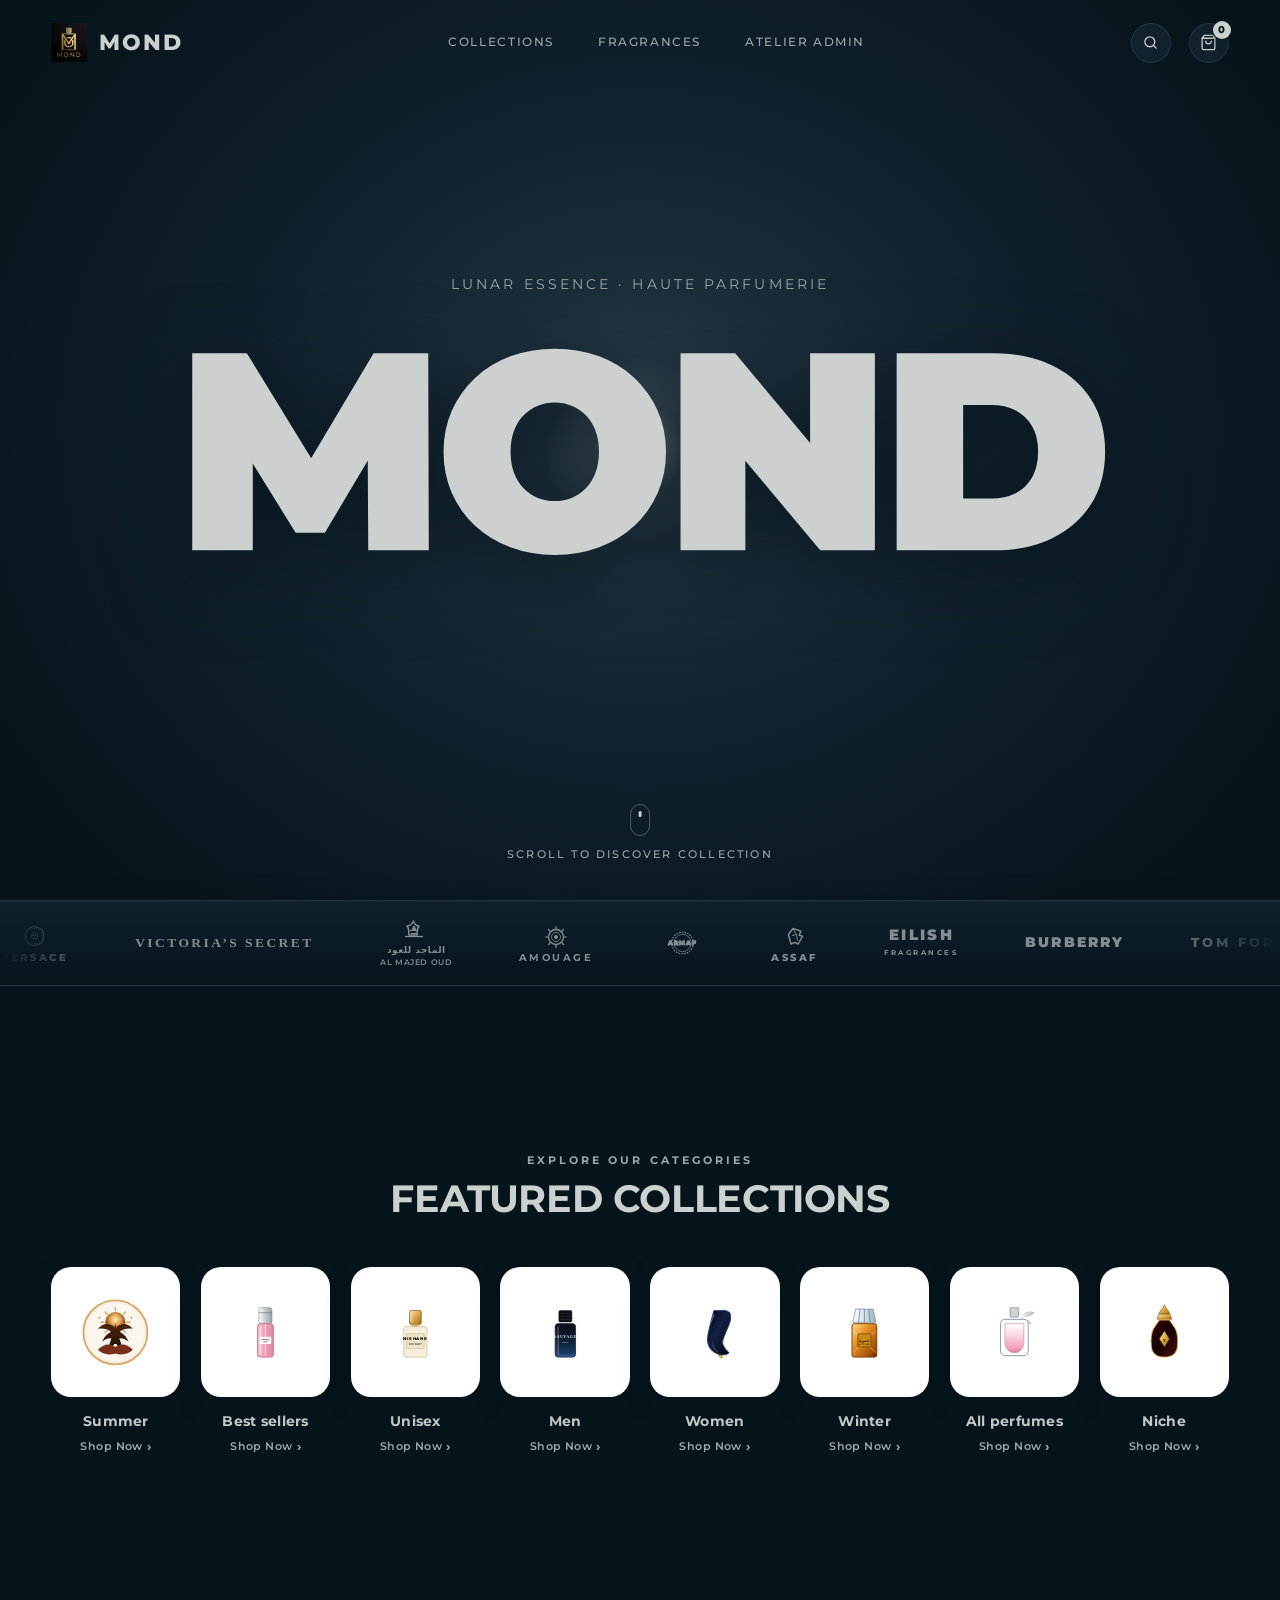
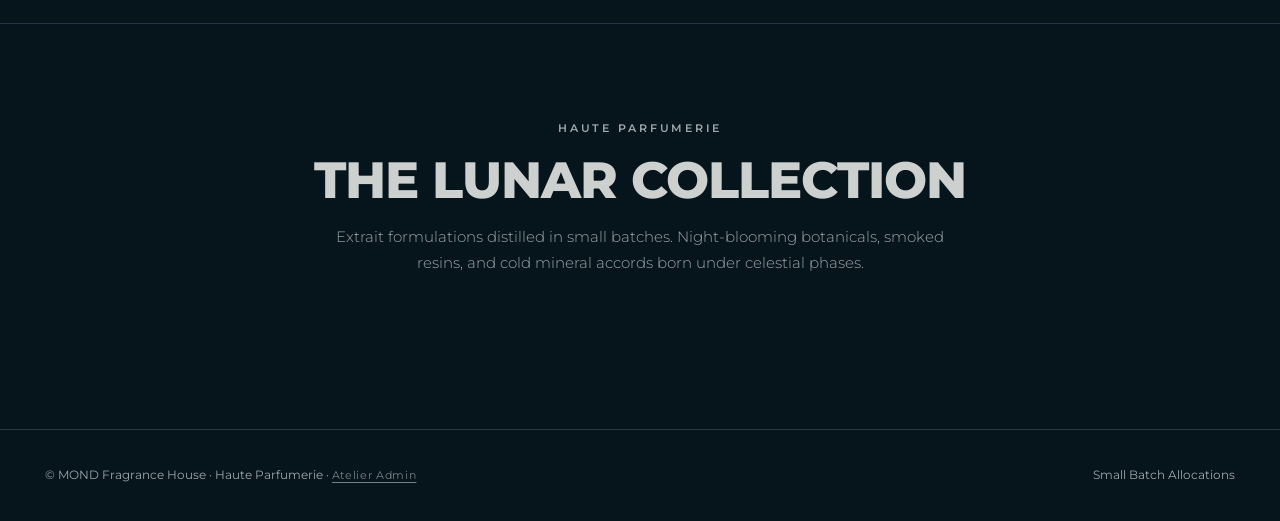
==== commit e12adffd: "data base done" ====
--- a/index.html
+++ b/index.html
@@ -16,6 +16,9 @@
     }
   </script>
   <link rel="stylesheet" href="styles.css">
+  <!-- Supabase JS Client & Realtime Layer -->
+  <script src="https://cdn.jsdelivr.net/npm/@supabase/supabase-js@2"></script>
+  <script src="supabase.js"></script>
 </head>
 <body>
 
@@ -27,7 +30,8 @@
     </a>
 
     <nav class="nav-links">
-      <a href="#collection">Collection</a>
+      <a href="#featuredCollections">Collections</a>
+      <a href="#collection">Fragrances</a>
       <a href="admin.html">Atelier Admin</a>
     </nav>
 
@@ -50,10 +54,564 @@
     <canvas id="gl"></canvas>
     <canvas id="dust"></canvas>
 
-    <a href="#collection" class="scroll-indicator" aria-label="Scroll to Discover Collection">
+    <a href="#featuredCollections" class="scroll-indicator" aria-label="Scroll to Discover Collection">
       <div class="mouse-icon"></div>
       <span>Scroll to Discover Collection</span>
     </a>
+  </section>
+
+  <!-- ==================== 1. SCROLLING BRAND LOGO MARQUEE ==================== -->
+  <section class="brand-marquee-section" id="brandMarquee" aria-label="Authentic Luxury Perfume Houses">
+    <div class="marquee-viewport">
+      <div class="marquee-track" id="marqueeTrack">
+        <!-- Set 1 (Authentic Brand Logos as in Reference) -->
+        <!-- 1. VERSACE -->
+        <div class="marquee-brand-item" data-scroll-to="#collection" title="Versace">
+          <div class="brand-lockup brand-lockup-stacked">
+            <svg class="brand-svg-icon" viewBox="0 0 54 30" aria-label="Versace Medusa Emblem">
+              <circle cx="27" cy="14" r="11" fill="none" stroke="currentColor" stroke-width="1.3"/>
+              <circle cx="27" cy="14" r="9" fill="none" stroke="currentColor" stroke-width="0.8" stroke-dasharray="1.8 1.4"/>
+              <path d="M23.5 12c.7-1.3 1.8-1.7 3.5-1.7s2.8.4 3.5 1.7c.6 1.2.4 2.4-.4 3.6l-1.3 1.5h-3.6l-1.3-1.5c-.8-1.2-1-2.4-.4-3.6z" fill="none" stroke="currentColor" stroke-width="0.9"/>
+              <circle cx="25.6" cy="13" r="0.65" fill="currentColor"/>
+              <circle cx="28.4" cy="13" r="0.65" fill="currentColor"/>
+              <path d="M25.7 16.2c.8.5 1.8.5 2.6 0" fill="none" stroke="currentColor" stroke-width="0.8"/>
+            </svg>
+            <span class="brand-wordmark brand-versace">VERSACE</span>
+          </div>
+        </div>
+
+        <!-- 2. VICTORIA'S SECRET -->
+        <div class="marquee-brand-item" data-scroll-to="#collection" title="Victoria's Secret">
+          <div class="brand-lockup brand-lockup-inline">
+            <span class="brand-wordmark brand-vs">VICTORIA’S SECRET</span>
+          </div>
+        </div>
+
+        <!-- 3. الماجد للعود (AL MAJED OUD) -->
+        <div class="marquee-brand-item" data-scroll-to="#collection" title="Al Majed Oud">
+          <div class="brand-lockup brand-lockup-stacked">
+            <svg class="brand-svg-icon" viewBox="0 0 46 26" aria-label="Al Majed Oud Emblem">
+              <path d="M14 9c2.8 0 5-2 6.5-5 1 3 2.2 5 5.5 5-2.6 3-1.8 6.5-1.8 9h-8.4c0-2.5.8-6-1.8-9z" fill="none" stroke="currentColor" stroke-width="1.4" stroke-linejoin="round"/>
+              <path d="M17 13.5h8M18 16.5h6" stroke="currentColor" stroke-width="1.1"/>
+              <polygon points="21 9 22.8 12.5 19.2 12.5" fill="currentColor"/>
+              <line x1="12" y1="19.5" x2="30" y2="19.5" stroke="currentColor" stroke-width="1.3"/>
+            </svg>
+            <div class="brand-bilingual">
+              <span class="brand-ar">الماجد للعود</span>
+              <span class="brand-en">Al majed oud</span>
+            </div>
+          </div>
+        </div>
+
+        <!-- 4. AMOUAGE -->
+        <div class="marquee-brand-item" data-scroll-to="#collection" title="Amouage">
+          <div class="brand-lockup brand-lockup-stacked">
+            <svg class="brand-svg-icon" viewBox="0 0 44 26" aria-label="Amouage Royal Sunburst">
+              <circle cx="22" cy="13" r="7.5" fill="none" stroke="currentColor" stroke-width="1.3"/>
+              <circle cx="22" cy="13" r="4.5" fill="none" stroke="currentColor" stroke-width="0.8"/>
+              <path d="M22 2.5v2.8M22 20.7v2.8M11.5 13h2.8M29.7 13h2.8M14.5 5.5l2 2M27.5 18.5l2 2M14.5 20.5l2-2M27.5 7.5l2-2" stroke="currentColor" stroke-width="1.2" stroke-linecap="round"/>
+              <circle cx="22" cy="13" r="1.6" fill="currentColor"/>
+            </svg>
+            <span class="brand-wordmark brand-amouage">AMOUAGE</span>
+          </div>
+        </div>
+
+        <!-- 5. ARMAF -->
+        <div class="marquee-brand-item" data-scroll-to="#collection" title="Armaf">
+          <div class="brand-lockup brand-lockup-stacked">
+            <svg class="brand-svg-icon" viewBox="0 0 52 30" aria-label="Armaf Medallion">
+              <circle cx="26" cy="15" r="12.5" fill="none" stroke="currentColor" stroke-width="1.3" stroke-dasharray="1.8 1.4"/>
+              <circle cx="26" cy="15" r="10" fill="none" stroke="currentColor" stroke-width="0.8"/>
+              <text x="26" y="17.6" text-anchor="middle" font-size="6.5" font-family="'Montserrat', sans-serif" font-weight="900" letter-spacing="1.2" fill="currentColor">ARMAF</text>
+            </svg>
+          </div>
+        </div>
+
+        <!-- 6. ASSAF (عساف) -->
+        <div class="marquee-brand-item" data-scroll-to="#collection" title="Assaf Perfumes">
+          <div class="brand-lockup brand-lockup-stacked">
+            <svg class="brand-svg-icon" viewBox="0 0 44 26" aria-label="Assaf Horse Emblem">
+              <path d="M18 20l-2.6-9.5 4.5-6 8 2.6-1.8 4.2 3.5.9-4.4 7.8-3.6-1.7-3.6 1.7z" fill="none" stroke="currentColor" stroke-width="1.4" stroke-linejoin="round"/>
+              <polyline points="20 5 23.5 10.5 19 11.5" fill="none" stroke="currentColor" stroke-width="0.9"/>
+              <line x1="23.5" y1="10.5" x2="24.5" y2="16.5" stroke="currentColor" stroke-width="0.9"/>
+            </svg>
+            <span class="brand-wordmark brand-assaf">ASSAF</span>
+          </div>
+        </div>
+
+        <!-- 7. EILISH FRAGRANCES -->
+        <div class="marquee-brand-item" data-scroll-to="#collection" title="Eilish Fragrances">
+          <div class="brand-lockup brand-lockup-stacked">
+            <span class="brand-wordmark brand-eilish">EILISH</span>
+            <span class="brand-wordmark-sub">FRAGRANCES</span>
+          </div>
+        </div>
+
+        <!-- 8. BURBERRY -->
+        <div class="marquee-brand-item" data-scroll-to="#collection" title="Burberry">
+          <div class="brand-lockup brand-lockup-inline">
+            <span class="brand-wordmark brand-burberry">BURBERRY</span>
+          </div>
+        </div>
+
+        <!-- 9. TOM FORD -->
+        <div class="marquee-brand-item" data-scroll-to="#collection" title="Tom Ford">
+          <div class="brand-lockup brand-lockup-inline">
+            <span class="brand-wordmark brand-tomford">TOM FORD</span>
+          </div>
+        </div>
+
+        <!-- 10. CHANEL -->
+        <div class="marquee-brand-item" data-scroll-to="#collection" title="Chanel">
+          <div class="brand-lockup brand-lockup-stacked">
+            <svg class="brand-svg-icon" viewBox="0 0 44 20" aria-label="Chanel Interlocking CC">
+              <path d="M20 5a5.5 5.5 0 1 0 0 10h1.8M24 5a5.5 5.5 0 1 1 0 10h-1.8" fill="none" stroke="currentColor" stroke-width="1.4"/>
+            </svg>
+            <span class="brand-wordmark brand-chanel">CHANEL</span>
+          </div>
+        </div>
+
+        <!-- 11. DIOR -->
+        <div class="marquee-brand-item" data-scroll-to="#collection" title="Dior">
+          <div class="brand-lockup brand-lockup-inline">
+            <span class="brand-wordmark brand-dior">DIOR</span>
+          </div>
+        </div>
+
+        <!-- 12. CREED -->
+        <div class="marquee-brand-item" data-scroll-to="#collection" title="Creed 1760">
+          <div class="brand-lockup brand-lockup-stacked">
+            <svg class="brand-svg-icon" viewBox="0 0 40 22" aria-label="Creed Royal Plumes">
+              <path d="M20 3c-.9 3.5-1.8 6-4.5 7.8 2.6 0 4.5-1.8 4.5-7.8zM20 3c.9 3.5 1.8 6 4.5 7.8-2.6 0-4.5-1.8-4.5-7.8zM20 11.5v5.5" fill="none" stroke="currentColor" stroke-width="1.2"/>
+              <circle cx="20" cy="18" r="1.2" fill="currentColor"/>
+            </svg>
+            <span class="brand-wordmark brand-creed">CREED</span>
+          </div>
+        </div>
+
+        <!-- Set 2 (Exact Duplicate for Seamless Infinite Scrolling) -->
+        <!-- 1. VERSACE -->
+        <div class="marquee-brand-item" data-scroll-to="#collection" title="Versace" aria-hidden="true">
+          <div class="brand-lockup brand-lockup-stacked">
+            <svg class="brand-svg-icon" viewBox="0 0 54 30">
+              <circle cx="27" cy="14" r="11" fill="none" stroke="currentColor" stroke-width="1.3"/>
+              <circle cx="27" cy="14" r="9" fill="none" stroke="currentColor" stroke-width="0.8" stroke-dasharray="1.8 1.4"/>
+              <path d="M23.5 12c.7-1.3 1.8-1.7 3.5-1.7s2.8.4 3.5 1.7c.6 1.2.4 2.4-.4 3.6l-1.3 1.5h-3.6l-1.3-1.5c-.8-1.2-1-2.4-.4-3.6z" fill="none" stroke="currentColor" stroke-width="0.9"/>
+              <circle cx="25.6" cy="13" r="0.65" fill="currentColor"/>
+              <circle cx="28.4" cy="13" r="0.65" fill="currentColor"/>
+              <path d="M25.7 16.2c.8.5 1.8.5 2.6 0" fill="none" stroke="currentColor" stroke-width="0.8"/>
+            </svg>
+            <span class="brand-wordmark brand-versace">VERSACE</span>
+          </div>
+        </div>
+
+        <!-- 2. VICTORIA'S SECRET -->
+        <div class="marquee-brand-item" data-scroll-to="#collection" title="Victoria's Secret" aria-hidden="true">
+          <div class="brand-lockup brand-lockup-inline">
+            <span class="brand-wordmark brand-vs">VICTORIA’S SECRET</span>
+          </div>
+        </div>
+
+        <!-- 3. الماجد للعود (AL MAJED OUD) -->
+        <div class="marquee-brand-item" data-scroll-to="#collection" title="Al Majed Oud" aria-hidden="true">
+          <div class="brand-lockup brand-lockup-stacked">
+            <svg class="brand-svg-icon" viewBox="0 0 46 26">
+              <path d="M14 9c2.8 0 5-2 6.5-5 1 3 2.2 5 5.5 5-2.6 3-1.8 6.5-1.8 9h-8.4c0-2.5.8-6-1.8-9z" fill="none" stroke="currentColor" stroke-width="1.4" stroke-linejoin="round"/>
+              <path d="M17 13.5h8M18 16.5h6" stroke="currentColor" stroke-width="1.1"/>
+              <polygon points="21 9 22.8 12.5 19.2 12.5" fill="currentColor"/>
+              <line x1="12" y1="19.5" x2="30" y2="19.5" stroke="currentColor" stroke-width="1.3"/>
+            </svg>
+            <div class="brand-bilingual">
+              <span class="brand-ar">الماجد للعود</span>
+              <span class="brand-en">Al majed oud</span>
+            </div>
+          </div>
+        </div>
+
+        <!-- 4. AMOUAGE -->
+        <div class="marquee-brand-item" data-scroll-to="#collection" title="Amouage" aria-hidden="true">
+          <div class="brand-lockup brand-lockup-stacked">
+            <svg class="brand-svg-icon" viewBox="0 0 44 26">
+              <circle cx="22" cy="13" r="7.5" fill="none" stroke="currentColor" stroke-width="1.3"/>
+              <circle cx="22" cy="13" r="4.5" fill="none" stroke="currentColor" stroke-width="0.8"/>
+              <path d="M22 2.5v2.8M22 20.7v2.8M11.5 13h2.8M29.7 13h2.8M14.5 5.5l2 2M27.5 18.5l2 2M14.5 20.5l2-2M27.5 7.5l2-2" stroke="currentColor" stroke-width="1.2" stroke-linecap="round"/>
+              <circle cx="22" cy="13" r="1.6" fill="currentColor"/>
+            </svg>
+            <span class="brand-wordmark brand-amouage">AMOUAGE</span>
+          </div>
+        </div>
+
+        <!-- 5. ARMAF -->
+        <div class="marquee-brand-item" data-scroll-to="#collection" title="Armaf" aria-hidden="true">
+          <div class="brand-lockup brand-lockup-stacked">
+            <svg class="brand-svg-icon" viewBox="0 0 52 30">
+              <circle cx="26" cy="15" r="12.5" fill="none" stroke="currentColor" stroke-width="1.3" stroke-dasharray="1.8 1.4"/>
+              <circle cx="26" cy="15" r="10" fill="none" stroke="currentColor" stroke-width="0.8"/>
+              <text x="26" y="17.6" text-anchor="middle" font-size="6.5" font-family="'Montserrat', sans-serif" font-weight="900" letter-spacing="1.2" fill="currentColor">ARMAF</text>
+            </svg>
+          </div>
+        </div>
+
+        <!-- 6. ASSAF (عساف) -->
+        <div class="marquee-brand-item" data-scroll-to="#collection" title="Assaf Perfumes" aria-hidden="true">
+          <div class="brand-lockup brand-lockup-stacked">
+            <svg class="brand-svg-icon" viewBox="0 0 44 26">
+              <path d="M18 20l-2.6-9.5 4.5-6 8 2.6-1.8 4.2 3.5.9-4.4 7.8-3.6-1.7-3.6 1.7z" fill="none" stroke="currentColor" stroke-width="1.4" stroke-linejoin="round"/>
+              <polyline points="20 5 23.5 10.5 19 11.5" fill="none" stroke="currentColor" stroke-width="0.9"/>
+              <line x1="23.5" y1="10.5" x2="24.5" y2="16.5" stroke="currentColor" stroke-width="0.9"/>
+            </svg>
+            <span class="brand-wordmark brand-assaf">ASSAF</span>
+          </div>
+        </div>
+
+        <!-- 7. EILISH FRAGRANCES -->
+        <div class="marquee-brand-item" data-scroll-to="#collection" title="Eilish Fragrances" aria-hidden="true">
+          <div class="brand-lockup brand-lockup-stacked">
+            <span class="brand-wordmark brand-eilish">EILISH</span>
+            <span class="brand-wordmark-sub">FRAGRANCES</span>
+          </div>
+        </div>
+
+        <!-- 8. BURBERRY -->
+        <div class="marquee-brand-item" data-scroll-to="#collection" title="Burberry" aria-hidden="true">
+          <div class="brand-lockup brand-lockup-inline">
+            <span class="brand-wordmark brand-burberry">BURBERRY</span>
+          </div>
+        </div>
+
+        <!-- 9. TOM FORD -->
+        <div class="marquee-brand-item" data-scroll-to="#collection" title="Tom Ford" aria-hidden="true">
+          <div class="brand-lockup brand-lockup-inline">
+            <span class="brand-wordmark brand-tomford">TOM FORD</span>
+          </div>
+        </div>
+
+        <!-- 10. CHANEL -->
+        <div class="marquee-brand-item" data-scroll-to="#collection" title="Chanel" aria-hidden="true">
+          <div class="brand-lockup brand-lockup-stacked">
+            <svg class="brand-svg-icon" viewBox="0 0 44 20">
+              <path d="M20 5a5.5 5.5 0 1 0 0 10h1.8M24 5a5.5 5.5 0 1 1 0 10h-1.8" fill="none" stroke="currentColor" stroke-width="1.4"/>
+            </svg>
+            <span class="brand-wordmark brand-chanel">CHANEL</span>
+          </div>
+        </div>
+
+        <!-- 11. DIOR -->
+        <div class="marquee-brand-item" data-scroll-to="#collection" title="Dior" aria-hidden="true">
+          <div class="brand-lockup brand-lockup-inline">
+            <span class="brand-wordmark brand-dior">DIOR</span>
+          </div>
+        </div>
+
+        <!-- 12. CREED -->
+        <div class="marquee-brand-item" data-scroll-to="#collection" title="Creed 1760" aria-hidden="true">
+          <div class="brand-lockup brand-lockup-stacked">
+            <svg class="brand-svg-icon" viewBox="0 0 40 22">
+              <path d="M20 3c-.9 3.5-1.8 6-4.5 7.8 2.6 0 4.5-1.8 4.5-7.8zM20 3c.9 3.5 1.8 6 4.5 7.8-2.6 0-4.5-1.8-4.5-7.8zM20 11.5v5.5" fill="none" stroke="currentColor" stroke-width="1.2"/>
+              <circle cx="20" cy="18" r="1.2" fill="currentColor"/>
+            </svg>
+            <span class="brand-wordmark brand-creed">CREED</span>
+          </div>
+        </div>
+      </div>
+    </div>
+  </section>
+
+  <!-- ==================== 2. ICON-BASED FEATURED COLLECTIONS ==================== -->
+  <section class="featured-collections-section" id="featuredCollections" aria-label="Explore Perfume Categories">
+    <div class="section-wrap">
+      <div class="section-header">
+        <span class="section-tag">EXPLORE OUR CATEGORIES</span>
+        <h2 class="section-title">Featured Collections</h2>
+      </div>
+
+      <div class="collections-grid-wrap">
+        <div class="collections-grid-8" id="collectionsGrid">
+          <!-- 1. Summer -->
+          <div class="category-card-item" data-category="Summer" tabindex="0" role="button" aria-label="Explore Summer Perfumes">
+            <div class="category-box">
+              <svg class="category-svg-emblem" viewBox="0 0 100 100" fill="none">
+                <defs>
+                  <radialGradient id="sunGrad" cx="50%" cy="38%" r="45%">
+                    <stop offset="0%" stop-color="#FFE8B5" />
+                    <stop offset="55%" stop-color="#E2A855" />
+                    <stop offset="100%" stop-color="#9C5A20" />
+                  </radialGradient>
+                  <linearGradient id="palmGrad" x1="0" y1="0" x2="0" y2="1">
+                    <stop offset="0%" stop-color="#4E2310" />
+                    <stop offset="100%" stop-color="#241005" />
+                  </linearGradient>
+                </defs>
+                <circle cx="50" cy="50" r="44" stroke="#D8A868" stroke-width="2.5" fill="#FAF6EE" />
+                <circle cx="50" cy="50" r="41" stroke="#EED8B5" stroke-width="1" stroke-dasharray="2 2" fill="none" />
+                <!-- Sun with rays -->
+                <circle cx="50" cy="36" r="14" fill="url(#sunGrad)" />
+                <path d="M50 16v4M50 52v4M30 36h4M66 36h4M36 22l3 3M61 47l3 3M36 50l3-3M61 25l3-3" stroke="#D8A868" stroke-width="2" stroke-linecap="round" />
+                <!-- Tropical Palms -->
+                <path d="M42 66c3-10 6-18 8-28 2 10 5 18 8 28h-16z" fill="url(#palmGrad)" />
+                <path d="M48 42c-8-6-16-4-22 3 6-1 14 0 18 4-4 2-10 7-12 14 4-4 10-6 15-4-5 5-7 12-7 16 5-4 9-9 12-14z" fill="url(#palmGrad)" />
+                <path d="M52 42c8-6 16-4 22 3-6-1-14 0-18 4 4 2 10 7 12 14-4-4-10-6-15-4 5 5 7 12 7 16-5-4-9-9-12-14z" fill="url(#palmGrad)" />
+                <!-- Ornate Base Lotus Motif -->
+                <path d="M26 74c7-8 16-10 24-4 8-6 17-4 24 4-6 6-15 8-24 5-9 3-18 1-24-5z" fill="#782F18" />
+                <circle cx="28" cy="30" r="1.5" fill="#E2A855" />
+                <circle cx="72" cy="30" r="1.5" fill="#E2A855" />
+              </svg>
+            </div>
+            <div class="category-meta">
+              <span class="category-label-title">Summer</span>
+              <span class="category-cta-link">Shop Now <span class="cta-arrow">›</span></span>
+            </div>
+          </div>
+
+          <!-- 2. Best sellers -->
+          <div class="category-card-item" data-category="Best sellers" tabindex="0" role="button" aria-label="Explore Best Sellers">
+            <div class="category-box">
+              <svg class="category-svg-emblem" viewBox="0 0 100 100" fill="none">
+                <defs>
+                  <linearGradient id="pinkLiquid" x1="0" y1="0" x2="1" y2="0">
+                    <stop offset="0%" stop-color="#F2BAC9" />
+                    <stop offset="50%" stop-color="#EAA1B5" />
+                    <stop offset="100%" stop-color="#DE89A1" />
+                  </linearGradient>
+                  <linearGradient id="silverCap" x1="0" y1="0" x2="1" y2="0">
+                    <stop offset="0%" stop-color="#FFFFFF" />
+                    <stop offset="50%" stop-color="#C2C8CB" />
+                    <stop offset="100%" stop-color="#9BA2A6" />
+                  </linearGradient>
+                </defs>
+                <!-- Cap -->
+                <rect x="41" y="16" width="18" height="22" rx="3" fill="url(#silverCap)" stroke="#7A8287" stroke-width="0.8" />
+                <line x1="41" y1="23" x2="59" y2="23" stroke="#5C6367" stroke-width="0.8" />
+                <!-- Pink Flacon Body -->
+                <rect x="39" y="38" width="22" height="46" rx="4" fill="url(#pinkLiquid)" stroke="#C8728C" stroke-width="1.2" />
+                <!-- Inner Reflection & Tube -->
+                <line x1="50" y1="38" x2="50" y2="82" stroke="#FFFFFF" stroke-opacity="0.65" stroke-width="1.2" />
+                <rect x="42" y="42" width="3" height="38" rx="1.5" fill="#FFFFFF" fill-opacity="0.45" />
+                <!-- Label Banner -->
+                <rect x="42" y="56" width="16" height="10" rx="1" fill="#FFFFFF" fill-opacity="0.9" />
+                <line x1="45" y1="60" x2="55" y2="60" stroke="#7A3D4E" stroke-width="1" />
+                <line x1="47" y1="63" x2="53" y2="63" stroke="#7A3D4E" stroke-width="0.8" />
+              </svg>
+            </div>
+            <div class="category-meta">
+              <span class="category-label-title">Best sellers</span>
+              <span class="category-cta-link">Shop Now <span class="cta-arrow">›</span></span>
+            </div>
+          </div>
+
+          <!-- 3. Unisex -->
+          <div class="category-card-item" data-category="Unisex" tabindex="0" role="button" aria-label="Explore Unisex Perfumes">
+            <div class="category-box">
+              <svg class="category-svg-emblem" viewBox="0 0 100 100" fill="none">
+                <defs>
+                  <linearGradient id="goldCapGrad" x1="0" y1="0" x2="1" y2="1">
+                    <stop offset="0%" stop-color="#FFEBB8" />
+                    <stop offset="50%" stop-color="#D9A84E" />
+                    <stop offset="100%" stop-color="#9C6B1C" />
+                  </linearGradient>
+                </defs>
+                <!-- Gold Cube Cap -->
+                <rect x="42" y="20" width="16" height="19" rx="2" fill="url(#goldCapGrad)" stroke="#8A5A12" stroke-width="1" />
+                <line x1="44" y1="24" x2="44" y2="35" stroke="#FFFFFF" stroke-opacity="0.6" stroke-width="1.2" />
+                <!-- Neck Ring -->
+                <rect x="45" y="39" width="10" height="3" fill="#D9A84E" />
+                <!-- Cream Minimalist Bottle -->
+                <rect x="34" y="42" width="32" height="42" rx="3" fill="#F4EEDB" stroke="#D3C7A8" stroke-width="1.2" />
+                <!-- Modern Minimalist Brand Text Box -->
+                <rect x="38" y="52" width="24" height="20" fill="#ECE4CB" stroke="#C4B692" stroke-width="0.8" />
+                <text x="50" y="61" text-anchor="middle" font-size="5" font-family="'Montserrat', sans-serif" font-weight="900" letter-spacing="1" fill="#2E2412">NISHANE</text>
+                <text x="50" y="67" text-anchor="middle" font-size="3.5" font-family="'Montserrat', sans-serif" font-weight="600" fill="#5A4726">EXTRAIT</text>
+              </svg>
+            </div>
+            <div class="category-meta">
+              <span class="category-label-title">Unisex</span>
+              <span class="category-cta-link">Shop Now <span class="cta-arrow">›</span></span>
+            </div>
+          </div>
+
+          <!-- 4. Men -->
+          <div class="category-card-item" data-category="Men" tabindex="0" role="button" aria-label="Explore Men's Perfumes">
+            <div class="category-box">
+              <svg class="category-svg-emblem" viewBox="0 0 100 100" fill="none">
+                <defs>
+                  <linearGradient id="sauvageGrad" x1="0" y1="0" x2="0" y2="1">
+                    <stop offset="0%" stop-color="#080C14" />
+                    <stop offset="60%" stop-color="#10253E" />
+                    <stop offset="90%" stop-color="#1A3E66" />
+                    <stop offset="100%" stop-color="#3A6C9E" />
+                  </linearGradient>
+                </defs>
+                <!-- Ribbed Black Cap -->
+                <rect x="41" y="20" width="18" height="16" rx="2" fill="#0C0E14" stroke="#2A303C" stroke-width="0.8" />
+                <line x1="43" y1="24" x2="57" y2="24" stroke="#2A303C" stroke-width="0.8" />
+                <line x1="43" y1="28" x2="57" y2="28" stroke="#2A303C" stroke-width="0.8" />
+                <line x1="43" y1="32" x2="57" y2="32" stroke="#2A303C" stroke-width="0.8" />
+                <!-- Silver Collar Ring -->
+                <rect x="43" y="36" width="14" height="2" fill="#CCD0CF" />
+                <!-- Cylindrical Sauvage Bottle -->
+                <rect x="36" y="38" width="28" height="46" rx="4" fill="url(#sauvageGrad)" stroke="#1A2D44" stroke-width="1.2" />
+                <!-- Glass Light Streak -->
+                <line x1="40" y1="42" x2="40" y2="80" stroke="#FFFFFF" stroke-opacity="0.35" stroke-width="1.4" stroke-linecap="round" />
+                <!-- White Serif Brand Label -->
+                <text x="50" y="58" text-anchor="middle" font-size="4.8" font-family="'Times New Roman', serif" font-weight="800" letter-spacing="1.2" fill="#FFFFFF">SAUVAGE</text>
+                <text x="50" y="65" text-anchor="middle" font-size="3.2" font-family="sans-serif" font-weight="600" letter-spacing="0.8" fill="#CCD0CF">Dior</text>
+              </svg>
+            </div>
+            <div class="category-meta">
+              <span class="category-label-title">Men</span>
+              <span class="category-cta-link">Shop Now <span class="cta-arrow">›</span></span>
+            </div>
+          </div>
+
+          <!-- 5. Women -->
+          <div class="category-card-item" data-category="Women" tabindex="0" role="button" aria-label="Explore Women's Perfumes">
+            <div class="category-box">
+              <svg class="category-svg-emblem" viewBox="0 0 100 100" fill="none">
+                <defs>
+                  <linearGradient id="stilettoGold" x1="0" y1="0" x2="1" y2="1">
+                    <stop offset="0%" stop-color="#FFEAA8" />
+                    <stop offset="50%" stop-color="#D9A83E" />
+                    <stop offset="100%" stop-color="#8C5C12" />
+                  </linearGradient>
+                  <linearGradient id="heelGlass" x1="0" y1="0" x2="1" y2="1">
+                    <stop offset="0%" stop-color="#050810" />
+                    <stop offset="45%" stop-color="#142144" />
+                    <stop offset="85%" stop-color="#080B14" />
+                  </linearGradient>
+                </defs>
+                <!-- Carolina Herrera Good Girl High-Heel Stiletto Flacon -->
+                <!-- Golden Stiletto Heel Pin -->
+                <path d="M57 44l-2 38c0 1.5.8 2 2 2 .8 0 1.2-.5 1.5-2l4-38h-5.5z" fill="url(#stilettoGold)" stroke="#6E4405" stroke-width="0.7" />
+                <!-- Curved Shoe Upper Body -->
+                <path d="M48 20c-3 10-6 22-8 32-3 14 2 24 14 28 5 2 12 1 15-2-4-3-8-8-10-15l10-24c2-5 3-11 1-16-4-3-8-4-12-3h-10z" fill="url(#heelGlass)" stroke="#263A6E" stroke-width="1.2" />
+                <!-- Midnight Blue Reflection Highlights -->
+                <path d="M47 24c-2 8-5 18-7 26 2-7 6-17 9-24l-2-2z" fill="#4B6DB8" fill-opacity="0.8" />
+                <path d="M46 62c-1 8 2 14 10 16-6-3-9-9-10-16z" fill="#4B6DB8" fill-opacity="0.6" />
+                <!-- Heel Base Ring -->
+                <circle cx="58" cy="84" r="2" fill="url(#stilettoGold)" />
+              </svg>
+            </div>
+            <div class="category-meta">
+              <span class="category-label-title">Women</span>
+              <span class="category-cta-link">Shop Now <span class="cta-arrow">›</span></span>
+            </div>
+          </div>
+
+          <!-- 6. Winter -->
+          <div class="category-card-item" data-category="Winter" tabindex="0" role="button" aria-label="Explore Winter Perfumes">
+            <div class="category-box">
+              <svg class="category-svg-emblem" viewBox="0 0 100 100" fill="none">
+                <defs>
+                  <linearGradient id="amberWhiskey" x1="0" y1="0" x2="1" y2="1">
+                    <stop offset="0%" stop-color="#FFDA8A" />
+                    <stop offset="40%" stop-color="#E88C22" />
+                    <stop offset="85%" stop-color="#9C4A08" />
+                    <stop offset="100%" stop-color="#592403" />
+                  </linearGradient>
+                  <linearGradient id="crystalCap" x1="0" y1="0" x2="1" y2="0">
+                    <stop offset="0%" stop-color="#FFFFFF" />
+                    <stop offset="50%" stop-color="#D6E2E8" />
+                    <stop offset="100%" stop-color="#9BB0BC" />
+                  </linearGradient>
+                </defs>
+                <!-- Crystal Ribbed Cap (Khamrah) -->
+                <path d="M38 18h24l4 18H34l4-18z" fill="url(#crystalCap)" stroke="#748C9A" stroke-width="1" />
+                <line x1="44" y1="18" x2="42" y2="36" stroke="#48606E" stroke-width="0.8" />
+                <line x1="50" y1="18" x2="50" y2="36" stroke="#48606E" stroke-width="0.8" />
+                <line x1="56" y1="18" x2="58" y2="36" stroke="#48606E" stroke-width="0.8" />
+                <!-- Faceted Heavy Crystal Bottle with Amber Liquid -->
+                <rect x="33" y="38" width="34" height="46" rx="3" fill="url(#amberWhiskey)" stroke="#7A3D06" stroke-width="1.3" />
+                <!-- Diagonal Crystal Glass Facet Cuts -->
+                <line x1="34" y1="48" x2="66" y2="78" stroke="#FFFFFF" stroke-opacity="0.45" stroke-width="1.2" />
+                <line x1="66" y1="48" x2="34" y2="78" stroke="#FFFFFF" stroke-opacity="0.35" stroke-width="1.2" />
+                <!-- Golden Arabic Plaque -->
+                <rect x="41" y="52" width="18" height="18" rx="1.5" fill="#C98818" stroke="#633C02" stroke-width="0.9" />
+                <text x="50" y="63" text-anchor="middle" font-size="5.5" font-family="system-ui, sans-serif" font-weight="800" fill="#2E1801">خمرة</text>
+                <text x="50" y="68" text-anchor="middle" font-size="2.8" font-family="'Montserrat', sans-serif" font-weight="700" letter-spacing="0.5" fill="#4A2602">LATTAFA</text>
+              </svg>
+            </div>
+            <div class="category-meta">
+              <span class="category-label-title">Winter</span>
+              <span class="category-cta-link">Shop Now <span class="cta-arrow">›</span></span>
+            </div>
+          </div>
+
+          <!-- 7. All perfumes -->
+          <div class="category-card-item" data-category="All perfumes" tabindex="0" role="button" aria-label="Explore All Perfumes">
+            <div class="category-box">
+              <svg class="category-svg-emblem" viewBox="0 0 100 100" fill="none">
+                <defs>
+                  <linearGradient id="lancomePink" x1="0" y1="0" x2="0" y2="1">
+                    <stop offset="0%" stop-color="#FFFFFF" />
+                    <stop offset="35%" stop-color="#FCDCE5" />
+                    <stop offset="85%" stop-color="#F29FBA" />
+                    <stop offset="100%" stop-color="#E07A9B" />
+                  </linearGradient>
+                  <linearGradient id="ribbonSilver" x1="0" y1="0" x2="1" y2="0">
+                    <stop offset="0%" stop-color="#FFFFFF" />
+                    <stop offset="100%" stop-color="#A5ACB2" />
+                  </linearGradient>
+                </defs>
+                <!-- Silver Square Cap -->
+                <rect x="44" y="16" width="12" height="13" rx="1" fill="#CCD3D7" stroke="#727B82" stroke-width="0.8" />
+                <!-- Chiffon Wings Ribbon tied at neck -->
+                <path d="M56 28c6-6 16-9 22-5-4 4-10 7-18 6 5 2 12 5 14 10-7-1-13-4-18-9z" fill="url(#ribbonSilver)" opacity="0.85" />
+                <!-- Heavy Crystal Bottle with Smile Arc Base -->
+                <rect x="31" y="32" width="38" height="50" rx="6" fill="#FFFFFF" stroke="#87959E" stroke-width="1.3" />
+                <!-- Inner Curved Pink Perfume Smile Cavity -->
+                <path d="M37 38h26v24c0 10-5 16-13 16s-13-6-13-16V38z" fill="url(#lancomePink)" stroke="#DB8EA8" stroke-width="1" />
+                <!-- Glass Light Rim Reflections -->
+                <line x1="33" y1="36" x2="33" y2="76" stroke="#FFFFFF" stroke-width="1.8" />
+                <line x1="67" y1="36" x2="67" y2="76" stroke="#FFFFFF" stroke-width="1" />
+              </svg>
+            </div>
+            <div class="category-meta">
+              <span class="category-label-title">All perfumes</span>
+              <span class="category-cta-link">Shop Now <span class="cta-arrow">›</span></span>
+            </div>
+          </div>
+
+          <!-- 8. Niche -->
+          <div class="category-card-item" data-category="Niche" tabindex="0" role="button" aria-label="Explore Niche Perfumes">
+            <div class="category-box">
+              <svg class="category-svg-emblem" viewBox="0 0 100 100" fill="none">
+                <defs>
+                  <linearGradient id="crownGold" x1="0" y1="0" x2="1" y2="1">
+                    <stop offset="0%" stop-color="#FFF2CE" />
+                    <stop offset="45%" stop-color="#E2B148" />
+                    <stop offset="100%" stop-color="#9C6F12" />
+                  </linearGradient>
+                  <linearGradient id="nicheVelvet" x1="0" y1="0" x2="1" y2="1">
+                    <stop offset="0%" stop-color="#3A0808" />
+                    <stop offset="50%" stop-color="#140202" />
+                    <stop offset="100%" stop-color="#4E1212" />
+                  </linearGradient>
+                </defs>
+                <!-- Xerjoff Sculpted Crown Cap with Curved Finial -->
+                <path d="M50 12l2 4c2 3 5 5 5 9h-14c0-4 3-6 5-9l2-4z" fill="url(#crownGold)" stroke="#744F08" stroke-width="0.8" />
+                <path d="M42 25h16l2 7H40l2-7z" fill="url(#crownGold)" stroke="#744F08" stroke-width="0.8" />
+                <!-- Elegant Flared Tapered Bottle Body -->
+                <path d="M43 33h14l8 12c3 6 4 14 3 24-1 9-6 15-18 15s-17-6-18-15c-1-10 0-18 3-24l8-12z" fill="url(#nicheVelvet)" stroke="#E2B148" stroke-width="1.3" />
+                <!-- Gold Royal Crest Plaque on Chest -->
+                <polygon points="50,48 57,59 50,70 43,59" fill="url(#crownGold)" stroke="#593902" stroke-width="0.8" />
+                <text x="50" y="63" text-anchor="middle" font-size="6" font-family="'Times New Roman', serif" font-weight="900" fill="#2E1801">X</text>
+              </svg>
+            </div>
+            <div class="category-meta">
+              <span class="category-label-title">Niche</span>
+              <span class="category-cta-link">Shop Now <span class="cta-arrow">›</span></span>
+            </div>
+          </div>
+        </div>
+      </div>
+
+      <div class="collection-active-filter-bar" id="collectionFilterBar">
+        <span style="font-size:12px; color:var(--text-secondary); letter-spacing:0.1em; text-transform:uppercase;">
+          Active Category: <strong id="activeFilterName" style="color:var(--text-primary);">All</strong>
+        </span>
+        <button type="button" class="filter-reset-pill" id="resetCollectionFilterBtn">Show All Formulations ✕</button>
+      </div>
+    </div>
   </section>
 
   <!-- ==================== MAIN FRAGRANCES SHOWCASE ==================== -->
@@ -116,10 +674,15 @@
             <button class="size-btn" data-size="50">50 ml</button>
             <button class="size-btn active" data-size="100">100 ml</button>
           </div>
-          <button class="add-bag-btn" id="modalAddBtn">
-            <svg viewBox="0 0 24 24"><path d="M6 2 3 6v14a2 2 0 0 0 2 2h14a2 2 0 0 0 2-2V6l-3-4z"/><line x1="3" y1="6" x2="21" y2="6"/><path d="M16 10a4 4 0 0 1-8 0"/></svg>
-            Add to Bag
-          </button>
+          <div class="card-cta-group">
+            <button class="add-bag-btn" id="modalAddBtn" type="button">
+              <svg viewBox="0 0 24 24"><path d="M6 2 3 6v14a2 2 0 0 0 2 2h14a2 2 0 0 0 2-2V6l-3-4z"/><line x1="3" y1="6" x2="21" y2="6"/><path d="M16 10a4 4 0 0 1-8 0"/></svg>
+              Add to Bag
+            </button>
+            <button class="buy-now-btn" id="modalBuyNowBtn" type="button">
+              Buy Now
+            </button>
+          </div>
         </div>
       </div>
     </div>
@@ -170,7 +733,8 @@
         id: 'eclipse-noir',
         name: 'Eclipse Noir',
         concentration: 'Extrait de Parfum',
-        tag: 'Signature',
+        categories: ['Men', 'Winter', 'Best sellers', 'All perfumes'],
+        tag: 'Men, Winter, Best sellers',
         prices: { 50: 170, 100: 240 },
         inStock: true,
         description: 'Conceived under the total solar eclipse. An enigmatic synthesis of smoked Somali frankincense, dark patchouli, and black amber veiled in bitter Italian bergamot.',
@@ -186,7 +750,8 @@
         id: 'silver-crater',
         name: 'Silver Crater',
         concentration: 'Eau de Parfum Intense',
-        tag: 'Crystalline',
+        categories: ['Unisex', 'Summer', 'Best sellers', 'All perfumes'],
+        tag: 'Unisex, Summer, Best sellers',
         prices: { 50: 150, 100: 210 },
         inStock: true,
         description: 'An ethereal distillation of lunar regolith and cold starlight. Opening with frosted aldehydes and aristocratic iris, settling into silken Atlas cedarwood and lunar ambergris.',
@@ -202,7 +767,8 @@
         id: 'mare-tranquillitatis',
         name: 'Mare Tranquillitatis',
         concentration: 'Extrait de Parfum',
-        tag: 'Nocturnal Sea',
+        categories: ['Women', 'Summer', 'All perfumes'],
+        tag: 'Women, Summer, All perfumes',
         prices: { 50: 165, 100: 230 },
         inStock: true,
         description: 'Named after the tranquil lunar sea. A meditative nocturnal floral wrapped in crystalline neroli, night-blooming jasmine, and milky Mysore sandalwood.',
@@ -218,7 +784,8 @@
         id: 'lunar-oud',
         name: 'Lunar Oud',
         concentration: 'Royal Reserve Extrait',
-        tag: 'Collector Edition',
+        categories: ['Niche', 'Winter', 'Unisex', 'All perfumes'],
+        tag: 'Niche, Winter, Unisex, Royal Reserve',
         prices: { 50: 195, 100: 280 },
         inStock: true,
         description: 'A precious reserve aged across nine full moon cycles. 15-year vintage Cambodian oud accented with hand-harvested Taif rose, saffron threads, and honeyed labdanum.',
@@ -288,7 +855,7 @@
 
     function getStoredCart() {
       try {
-        const raw = localStorage.getItem(CART_KEY);
+        const raw = localStorage.getItem('mond_cart_v1') || localStorage.getItem('mond_cart');
         return raw ? JSON.parse(raw) : [];
       } catch (e) {
         return [];
@@ -296,7 +863,9 @@
     }
 
     function saveCart(cart) {
-      localStorage.setItem(CART_KEY, JSON.stringify(cart));
+      const serialized = JSON.stringify(cart);
+      localStorage.setItem('mond_cart_v1', serialized);
+      localStorage.setItem('mond_cart', serialized);
       renderCartUI();
     }
 
@@ -425,13 +994,92 @@
       showToast('Proceeding to private celestial checkout...');
       setTimeout(() => {
         closeCartDrawer();
-      }, 1000);
+        window.location.href = 'checkout.html';
+      }, 700);
     });
 
-    function addToBag(fragrance, size, price) {
+    // 3B. ANIMATED FLY-TO-CART EFFECT (DYNAMIC PRODUCT IMAGE TRANSITION)
+    function animateFlyToCart(sourceImgEl, onComplete) {
+      if (!sourceImgEl || !bagBtn) {
+        if (typeof onComplete === 'function') onComplete();
+        return;
+      }
+
+      const startRect = sourceImgEl.getBoundingClientRect();
+      const targetRect = bagBtn.getBoundingClientRect();
+
+      // If source image is offscreen or hidden, fallback gracefully
+      if (startRect.width === 0 || startRect.height === 0) {
+        if (typeof onComplete === 'function') onComplete();
+        return;
+      }
+
+      const clone = document.createElement('img');
+      clone.src = sourceImgEl.currentSrc || sourceImgEl.src;
+      clone.alt = '';
+      clone.className = 'flying-product-clone';
+
+      const startSize = Math.min(Math.max(startRect.width * 0.42, 72), 110);
+      const endSize = 22;
+
+      const startX = startRect.left + startRect.width / 2;
+      const startY = startRect.top + startRect.height / 2;
+      const endX = targetRect.left + targetRect.width / 2;
+      const endY = targetRect.top + targetRect.height / 2;
+
+      // Quadratic Bezier control point for a graceful elevated arc toward the header bag
+      const ctrlX = (startX + endX) * 0.5 + (endX > startX ? -40 : 40);
+      const ctrlY = Math.min(startY, endY) - Math.min(160, Math.max(80, Math.abs(startY - endY) * 0.35));
+
+      clone.style.width = `${startSize}px`;
+      clone.style.height = `${startSize}px`;
+      clone.style.left = `${startX - startSize / 2}px`;
+      clone.style.top = `${startY - startSize / 2}px`;
+      clone.style.opacity = '1';
+      document.body.appendChild(clone);
+
+      const duration = 720;
+      const startTime = performance.now();
+
+      function step(now) {
+        const elapsed = now - startTime;
+        const t = Math.min(1, elapsed / duration);
+        // Smooth ease-in-out cubic curve
+        const ease = t < 0.5 ? 4 * t * t * t : 1 - Math.pow(-2 * t + 2, 3) / 2;
+
+        const inv = 1 - ease;
+        const curX = inv * inv * startX + 2 * inv * ease * ctrlX + ease * ease * endX;
+        const curY = inv * inv * startY + 2 * inv * ease * ctrlY + ease * ease * endY;
+        const curSize = startSize + (endSize - startSize) * ease;
+        const rotation = ease * 18;
+        const opacity = t > 0.85 ? 1 - ((t - 0.85) / 0.15) * 0.65 : 1;
+
+        clone.style.width = `${curSize}px`;
+        clone.style.height = `${curSize}px`;
+        clone.style.left = `${curX - curSize / 2}px`;
+        clone.style.top = `${curY - curSize / 2}px`;
+        clone.style.transform = `rotate(${rotation}deg) scale(${1 + Math.sin(t * Math.PI) * 0.14})`;
+        clone.style.opacity = String(opacity);
+
+        if (t < 1) {
+          requestAnimationFrame(step);
+        } else {
+          clone.remove();
+          bagBtn.classList.remove('cart-hit-glow');
+          void bagBtn.offsetWidth; // trigger reflow for replay
+          bagBtn.classList.add('cart-hit-glow');
+          setTimeout(() => bagBtn.classList.remove('cart-hit-glow'), 680);
+          if (typeof onComplete === 'function') onComplete();
+        }
+      }
+
+      requestAnimationFrame(step);
+    }
+
+    function addToBag(fragrance, size, price, options = {}) {
       if (fragrance.inStock === false) {
         showToast(`${fragrance.name} is currently sold out`);
-        return;
+        return false;
       }
 
       let cart = getStoredCart();
@@ -453,34 +1101,61 @@
 
       bagBadge.classList.add('pop');
       setTimeout(() => bagBadge.classList.remove('pop'), 300);
-      showToast(`${fragrance.name} (${size}ml) added to bag · ${price.toLocaleString()}`);
-    }
-
-    // 4. RENDER CATALOG SHOWCASE (DYNAMIC FROM LOCALSTORAGE)
+
+      if (!options.silentToast) {
+        showToast(`${fragrance.name} (${size}ml) added to bag · ${price.toLocaleString()}`);
+      }
+      return true;
+    }
+
+    // 4. RENDER CATALOG SHOWCASE (DYNAMIC FROM LOCALSTORAGE + COLLECTION FILTER)
     const grid = document.getElementById('fragranceGrid');
     const activeSizes = {}; // tracks selected 50ml / 100ml size per item id
+    let activeCollectionFilter = null;
 
     function renderProductGrid() {
-      const fragrances = getStoredProducts();
+      const allFragrances = getStoredProducts();
+      const isAllCategory = !activeCollectionFilter || activeCollectionFilter.toLowerCase().trim() === 'all perfumes' || activeCollectionFilter.toLowerCase().trim() === 'all';
+      const fragrances = isAllCategory
+        ? allFragrances
+        : allFragrances.filter(item => {
+            const filterTag = activeCollectionFilter.toLowerCase().trim();
+            // Check categories array if present
+            if (Array.isArray(item.categories)) {
+              if (item.categories.some(c => {
+                const lc = String(c).toLowerCase().trim();
+                return lc === filterTag || lc.includes(filterTag) || filterTag.includes(lc);
+              })) return true;
+            }
+            // Check tag string (comma-separated or single)
+            const itemTag = (item.tag || '').toLowerCase();
+            const tagsList = itemTag.split(',').map(s => s.trim());
+            if (tagsList.some(t => t === filterTag || t.includes(filterTag) || filterTag.includes(t))) return true;
+            // Fallback match by name or concentration or description
+            return (item.concentration || '').toLowerCase().includes(filterTag) ||
+                   (item.name || '').toLowerCase().includes(filterTag);
+          });
+
       grid.innerHTML = '';
 
       if (fragrances.length === 0) {
         grid.innerHTML = `
           <div class="empty-catalog">
-            <h3>No Formulations Available</h3>
-            <p>The atelier is currently preparing next lunar macerations. Visit the <a href="admin.html" class="admin-link">Admin Portal</a> to configure fragrances.</p>
+            <h3>${activeCollectionFilter ? `No "${activeCollectionFilter}" Formulations Found` : 'No Formulations Available'}</h3>
+            <p>${activeCollectionFilter ? 'Try selecting "All perfumes" or resetting the category filter to view all creations.' : 'The atelier is currently preparing next lunar macerations. Visit the <a href="admin.html" class="admin-link">Admin Portal</a> to configure fragrances.'}</p>
           </div>
         `;
         return;
       }
 
-      fragrances.forEach(item => {
+      fragrances.forEach((item, index) => {
         if (!activeSizes[item.id]) activeSizes[item.id] = 100;
         const currentSize = activeSizes[item.id];
         const isAvailable = item.inStock !== false;
 
         const card = document.createElement('article');
         card.className = 'perfume-card';
+        card.style.animationDelay = `${index * 60}ms`;
         card.innerHTML = `
           <div class="card-media" data-id="${item.id}">
             <span class="card-badge ${isAvailable ? '' : 'sold-out'}">
@@ -497,9 +1172,9 @@
             <div class="card-concentration">${item.concentration}</div>
             
             <div class="notes-tags">
-              <span class="note-tag">Top: ${item.pyramid.top ? item.pyramid.top.split(',')[0] : 'Bergamot'}</span>
-              <span class="note-tag">Heart: ${item.pyramid.heart ? item.pyramid.heart.split(',')[0] : 'Amber'}</span>
-              <span class="note-tag">Base: ${item.pyramid.base ? item.pyramid.base.split(',')[0] : 'Oud'}</span>
+              <span class="note-tag">Top: ${item.pyramid && item.pyramid.top ? item.pyramid.top.split(',')[0] : 'Bergamot'}</span>
+              <span class="note-tag">Heart: ${item.pyramid && item.pyramid.heart ? item.pyramid.heart.split(',')[0] : 'Amber'}</span>
+              <span class="note-tag">Base: ${item.pyramid && item.pyramid.base ? item.pyramid.base.split(',')[0] : 'Oud'}</span>
             </div>
 
             <div class="card-controls">
@@ -507,10 +1182,15 @@
                 <button type="button" class="size-btn ${currentSize === 50 ? 'active' : ''}" data-id="${item.id}" data-size="50">50 ml</button>
                 <button type="button" class="size-btn ${currentSize === 100 ? 'active' : ''}" data-id="${item.id}" data-size="100">100 ml</button>
               </div>
-              <button type="button" class="add-bag-btn ${isAvailable ? '' : 'disabled'}" data-add="${item.id}" ${isAvailable ? '' : 'disabled'}>
-                <svg viewBox="0 0 24 24"><path d="M6 2 3 6v14a2 2 0 0 0 2 2h14a2 2 0 0 0 2-2V6l-3-4z"/><line x1="3" y1="6" x2="21" y2="6"/><path d="M16 10a4 4 0 0 1-8 0"/></svg>
-                ${isAvailable ? 'Add to Bag' : 'Sold Out'}
-              </button>
+              <div class="card-cta-group">
+                <button type="button" class="add-bag-btn ${isAvailable ? '' : 'disabled'}" data-add="${item.id}" ${isAvailable ? '' : 'disabled'}>
+                  <svg viewBox="0 0 24 24"><path d="M6 2 3 6v14a2 2 0 0 0 2 2h14a2 2 0 0 0 2-2V6l-3-4z"/><line x1="3" y1="6" x2="21" y2="6"/><path d="M16 10a4 4 0 0 1-8 0"/></svg>
+                  ${isAvailable ? 'Add to Bag' : 'Sold Out'}
+                </button>
+                <button type="button" class="buy-now-btn ${isAvailable ? '' : 'disabled'}" data-buy="${item.id}" ${isAvailable ? '' : 'disabled'}>
+                  ${isAvailable ? 'Buy Now' : 'Unavailable'}
+                </button>
+              </div>
             </div>
           </div>
         `;
@@ -537,13 +1217,98 @@
             e.stopPropagation();
             if (!isAvailable) return;
             const chosenSize = activeSizes[item.id] || 100;
-            addToBag(item, chosenSize, item.prices[chosenSize]);
+            animateFlyToCart(imgEl, () => {
+              addToBag(item, chosenSize, item.prices[chosenSize]);
+            });
           });
         }
 
+        const buyBtn = card.querySelector(`[data-buy="${item.id}"]`);
+        if (buyBtn) {
+          buyBtn.addEventListener('click', (e) => {
+            e.stopPropagation();
+            if (!isAvailable) return;
+            const chosenSize = activeSizes[item.id] || 100;
+            animateFlyToCart(imgEl, () => {
+              const added = addToBag(item, chosenSize, item.prices[chosenSize], { silentToast: true });
+              if (added) {
+                showToast(`${item.name} (${chosenSize}ml) secured · Proceeding to checkout...`);
+                setTimeout(() => {
+                  window.location.href = 'checkout.html';
+                }, 480);
+              }
+            });
+          });
+        }
+
         grid.appendChild(card);
       });
     }
+
+    // 4B. FEATURED COLLECTIONS FILTER LOGIC & MOTIONS INTERACTIVITY
+    const categoryCardItems = document.querySelectorAll('.category-card-item[data-category]');
+    const collectionFilterBar = document.getElementById('collectionFilterBar');
+    const activeFilterName = document.getElementById('activeFilterName');
+    const resetCollectionFilterBtn = document.getElementById('resetCollectionFilterBtn');
+
+    function setCollectionFilter(categoryName, displayTitle) {
+      if (!categoryName || categoryName === 'All perfumes' || activeCollectionFilter === categoryName) {
+        activeCollectionFilter = null;
+      } else {
+        activeCollectionFilter = categoryName;
+      }
+
+      categoryCardItems.forEach(c => {
+        const isSelected = activeCollectionFilter && c.dataset.category === activeCollectionFilter;
+        c.classList.toggle('active', isSelected);
+      });
+
+      if (activeCollectionFilter && collectionFilterBar && activeFilterName) {
+        activeFilterName.textContent = displayTitle || activeCollectionFilter;
+        collectionFilterBar.classList.add('visible');
+      } else if (collectionFilterBar) {
+        collectionFilterBar.classList.remove('visible');
+      }
+
+      renderProductGrid();
+    }
+
+    categoryCardItems.forEach(card => {
+      const triggerFilter = () => {
+        const cat = card.dataset.category;
+        const titleEl = card.querySelector('.category-label-title');
+        const label = titleEl ? titleEl.textContent.trim() : cat;
+
+        setCollectionFilter(cat, label);
+
+        const target = document.getElementById('collection');
+        if (target) {
+          target.scrollIntoView({ behavior: 'smooth', block: 'start' });
+        }
+      };
+
+      card.addEventListener('click', triggerFilter);
+      card.addEventListener('keydown', (e) => {
+        if (e.key === 'Enter' || e.key === ' ') {
+          e.preventDefault();
+          triggerFilter();
+        }
+      });
+    });
+
+    if (resetCollectionFilterBtn) {
+      resetCollectionFilterBtn.addEventListener('click', () => {
+        setCollectionFilter(null);
+      });
+    }
+
+    // Marquee Brand Item Click -> Scroll to Collection
+    document.querySelectorAll('.marquee-brand-item').forEach(brandEl => {
+      brandEl.addEventListener('click', () => {
+        const target = document.getElementById('collection');
+        if (target) target.scrollIntoView({ behavior: 'smooth' });
+      });
+    });
 
     // 5. QUICK-VIEW MODAL LOGIC
     const modal = document.getElementById('quickModal');
@@ -558,6 +1323,7 @@
     const modalBase = document.getElementById('modalBase');
     const modalSizeBtns = document.querySelectorAll('#modalSizeToggle .size-btn');
     const modalAddBtn = document.getElementById('modalAddBtn');
+    const modalBuyNowBtn = document.getElementById('modalBuyNowBtn');
 
     let currentModalItem = null;
     let modalSelectedSize = 100;
@@ -586,6 +1352,11 @@
         modalAddBtn.disabled = true;
         modalAddBtn.classList.add('disabled');
         modalAddBtn.innerHTML = `Sold Out`;
+        if (modalBuyNowBtn) {
+          modalBuyNowBtn.disabled = true;
+          modalBuyNowBtn.classList.add('disabled');
+          modalBuyNowBtn.textContent = 'Unavailable';
+        }
       } else {
         modalAddBtn.disabled = false;
         modalAddBtn.classList.remove('disabled');
@@ -593,6 +1364,11 @@
           <svg viewBox="0 0 24 24"><path d="M6 2 3 6v14a2 2 0 0 0 2 2h14a2 2 0 0 0 2-2V6l-3-4z"/><line x1="3" y1="6" x2="21" y2="6"/><path d="M16 10a4 4 0 0 1-8 0"/></svg>
           Add to Bag
         `;
+        if (modalBuyNowBtn) {
+          modalBuyNowBtn.disabled = false;
+          modalBuyNowBtn.classList.remove('disabled');
+          modalBuyNowBtn.textContent = 'Buy Now';
+        }
       }
 
       modal.classList.add('open');
@@ -621,9 +1397,33 @@
 
     modalAddBtn.addEventListener('click', () => {
       if (!currentModalItem || currentModalItem.inStock === false) return;
-      addToBag(currentModalItem, modalSelectedSize, currentModalItem.prices[modalSelectedSize]);
+      const itemToAdd = currentModalItem;
+      const sizeToAdd = modalSelectedSize;
+      const priceToAdd = itemToAdd.prices[sizeToAdd];
+      animateFlyToCart(modalImg, () => {
+        addToBag(itemToAdd, sizeToAdd, priceToAdd);
+      });
       closeModal();
     });
+
+    if (modalBuyNowBtn) {
+      modalBuyNowBtn.addEventListener('click', () => {
+        if (!currentModalItem || currentModalItem.inStock === false) return;
+        const itemToBuy = currentModalItem;
+        const sizeToBuy = modalSelectedSize;
+        const priceToBuy = itemToBuy.prices[sizeToBuy];
+        animateFlyToCart(modalImg, () => {
+          const added = addToBag(itemToBuy, sizeToBuy, priceToBuy, { silentToast: true });
+          if (added) {
+            showToast(`${itemToBuy.name} (${sizeToBuy}ml) secured · Proceeding to checkout...`);
+            setTimeout(() => {
+              window.location.href = 'checkout.html';
+            }, 480);
+          }
+        });
+        closeModal();
+      });
+    }
 
     modalClose.addEventListener('click', closeModal);
     modal.addEventListener('click', (e) => {
@@ -638,7 +1438,7 @@
 
     // 6. REAL-TIME STORAGE EVENT LISTENER (SYNC WITH ADMIN.HTML)
     window.addEventListener('storage', (e) => {
-      if (e.key === STORAGE_KEY) {
+      if (e.key === STORAGE_KEY || e.key === 'mond_products_updated' || !e.key) {
         renderProductGrid();
         syncCartWithCatalog();
         if (modal.classList.contains('open') && currentModalItem) {
@@ -649,14 +1449,55 @@
             closeModal();
           }
         }
-      } else if (e.key === CART_KEY) {
+      } else if (e.key === CART_KEY || e.key === 'mond_cart') {
         renderCartUI();
+      }
+    });
+
+    window.addEventListener('focus', () => {
+      renderProductGrid();
+      syncCartWithCatalog();
+      if (window.MondDB && window.MondDB.fetchProducts) {
+        window.MondDB.fetchProducts().then(products => {
+          if (products && products.length > 0) {
+            renderProductGrid();
+            syncCartWithCatalog();
+          }
+        });
       }
     });
 
     // Initial Catalog & Cart Render
     renderProductGrid();
     syncCartWithCatalog();
+
+    // Asynchronous Supabase Fetch & Realtime Synchronizer (Zero Data Loss)
+    if (window.MondDB) {
+      window.MondDB.fetchProducts().then(products => {
+        if (products && products.length > 0) {
+          renderProductGrid();
+          syncCartWithCatalog();
+        }
+      });
+
+      // Subscribe to live database updates (Zero-latency inventory & formulation sync)
+      window.MondDB.subscribeProducts(
+        (updatedProduct) => {
+          renderProductGrid();
+          syncCartWithCatalog();
+          if (modal.classList.contains('open') && currentModalItem && currentModalItem.id === updatedProduct.id) {
+            openModal(updatedProduct);
+          }
+        },
+        (deletedId) => {
+          renderProductGrid();
+          syncCartWithCatalog();
+          if (modal.classList.contains('open') && currentModalItem && currentModalItem.id === deletedId) {
+            closeModal();
+          }
+        }
+      );
+    }
 
     // Header scroll background effect
     const header = document.getElementById('mainHeader');
--- a/styles.css
+++ b/styles.css
@@ -994,3 +994,480 @@
     height: 32px;
   }
 }
+
+/* =========================================================
+   7. SCROLLING BRAND LOGO MARQUEE (AUTHENTIC LUXURY HOUSES)
+   ========================================================= */
+.brand-marquee-section {
+  position: relative;
+  background: linear-gradient(180deg, rgba(17, 33, 45, 0.96) 0%, rgba(6, 20, 27, 0.98) 100%);
+  border-top: 1px solid rgba(74, 92, 106, 0.38);
+  border-bottom: 1px solid rgba(74, 92, 106, 0.38);
+  padding: 16px 0;
+  overflow: hidden;
+  user-select: none;
+  box-shadow: inset 0 1px 0 rgba(204, 208, 207, 0.04), 0 10px 30px rgba(6, 20, 27, 0.6);
+}
+.marquee-viewport {
+  display: flex;
+  width: 100%;
+  overflow: hidden;
+  mask-image: linear-gradient(to right, transparent 0%, #000 10%, #000 90%, transparent 100%);
+  -webkit-mask-image: linear-gradient(to right, transparent 0%, #000 10%, #000 90%, transparent 100%);
+}
+.marquee-track {
+  display: flex;
+  align-items: center;
+  gap: clamp(42px, 5.2vw, 76px);
+  width: max-content;
+  padding-right: clamp(42px, 5.2vw, 76px);
+  animation: marqueeScroll 34s linear infinite;
+  will-change: transform;
+}
+.brand-marquee-section:hover .marquee-track {
+  animation-play-state: paused;
+}
+@keyframes marqueeScroll {
+  0% { transform: translate3d(0, 0, 0); }
+  100% { transform: translate3d(-50%, 0, 0); }
+}
+@media (prefers-reduced-motion: reduce) {
+  .marquee-track {
+    animation-duration: 85s;
+  }
+}
+.marquee-brand-item {
+  display: inline-flex;
+  align-items: center;
+  justify-content: center;
+  color: var(--text-secondary);
+  transition: color 0.3s ease, transform 0.3s ease, opacity 0.3s ease;
+  white-space: nowrap;
+  cursor: pointer;
+  opacity: 0.82;
+  flex-shrink: 0;
+  height: 52px;
+}
+.marquee-brand-item:hover {
+  color: var(--text-primary);
+  opacity: 1;
+  transform: translateY(-2px);
+}
+.brand-lockup {
+  display: flex;
+  align-items: center;
+  justify-content: center;
+}
+.brand-lockup-stacked {
+  flex-direction: column;
+  gap: 3px;
+  text-align: center;
+}
+.brand-lockup-inline {
+  flex-direction: row;
+}
+.brand-svg-icon {
+  display: block;
+  stroke: currentColor;
+  fill: none;
+  transition: transform 0.3s ease;
+}
+.brand-lockup-stacked .brand-svg-icon {
+  height: 26px;
+  width: auto;
+}
+.marquee-brand-item:hover .brand-svg-icon {
+  transform: scale(1.06);
+}
+.brand-wordmark {
+  display: inline-block;
+  line-height: 1;
+  color: inherit;
+  transition: color 0.3s ease;
+}
+.brand-wordmark-sub {
+  display: block;
+  font-size: 7px;
+  font-weight: 700;
+  letter-spacing: 0.36em;
+  text-transform: uppercase;
+  color: inherit;
+  margin-top: 2px;
+}
+.brand-bilingual {
+  display: flex;
+  flex-direction: column;
+  align-items: center;
+  gap: 1px;
+}
+.brand-ar {
+  font-size: 9px;
+  font-weight: 800;
+  letter-spacing: 0.05em;
+  line-height: 1.1;
+  font-family: system-ui, -apple-system, 'Segoe UI', Tahoma, Arial, sans-serif;
+}
+.brand-en {
+  font-size: 7.5px;
+  font-weight: 600;
+  letter-spacing: 0.08em;
+  text-transform: uppercase;
+}
+
+/* Authentic Brand Logotype Typography */
+.brand-versace {
+  font-size: 9.5px;
+  font-weight: 800;
+  letter-spacing: 0.28em;
+  text-transform: uppercase;
+}
+.brand-vs {
+  font-family: 'Bodoni MT', 'Didot', 'Times New Roman', serif;
+  font-size: 13.5px;
+  font-weight: 600;
+  letter-spacing: 0.18em;
+  text-transform: uppercase;
+}
+.brand-amouage {
+  font-size: 9.5px;
+  font-weight: 700;
+  letter-spacing: 0.26em;
+  text-transform: uppercase;
+}
+.brand-assaf {
+  font-size: 9.5px;
+  font-weight: 800;
+  letter-spacing: 0.26em;
+  text-transform: uppercase;
+}
+.brand-eilish {
+  font-family: 'Montserrat', system-ui, -apple-system, sans-serif;
+  font-size: 14.5px;
+  font-weight: 900;
+  letter-spacing: 0.16em;
+  text-transform: uppercase;
+}
+.brand-burberry {
+  font-family: 'Montserrat', system-ui, -apple-system, sans-serif;
+  font-size: 13.5px;
+  font-weight: 900;
+  letter-spacing: 0.16em;
+  text-transform: uppercase;
+}
+.brand-tomford {
+  font-family: 'Montserrat', system-ui, -apple-system, sans-serif;
+  font-size: 12.5px;
+  font-weight: 800;
+  letter-spacing: 0.24em;
+  text-transform: uppercase;
+}
+.brand-chanel {
+  font-size: 10.5px;
+  font-weight: 800;
+  letter-spacing: 0.32em;
+  text-transform: uppercase;
+}
+.brand-dior {
+  font-family: 'Didot', 'Bodoni MT', 'Times New Roman', serif;
+  font-size: 15px;
+  font-weight: 700;
+  letter-spacing: 0.24em;
+  text-transform: uppercase;
+}
+.brand-creed {
+  font-family: 'Times New Roman', 'Bodoni MT', serif;
+  font-size: 10.5px;
+  font-weight: 800;
+  letter-spacing: 0.32em;
+  text-transform: uppercase;
+}
+
+/* =========================================================
+   8. FEATURED COLLECTIONS SECTION (8 CATEGORIES WITH MOTIONS)
+   ========================================================= */
+.featured-collections-section {
+  background: var(--bg-void);
+  border-bottom: 1px solid var(--bg-elevated);
+  padding: clamp(48px, 6vw, 76px) 0;
+  position: relative;
+}
+.featured-collections-section .section-header {
+  text-align: center;
+  margin-bottom: clamp(32px, 4.5vw, 48px);
+}
+.featured-collections-section .section-tag {
+  display: block;
+  font-size: 11px;
+  font-weight: 700;
+  letter-spacing: 0.28em;
+  text-transform: uppercase;
+  color: var(--text-secondary);
+  margin-bottom: 8px;
+}
+.featured-collections-section .section-title {
+  font-family: 'Montserrat', serif, system-ui;
+  font-size: clamp(26px, 3.4vw, 38px);
+  font-weight: 700;
+  color: var(--text-primary);
+  letter-spacing: -0.01em;
+}
+
+/* 8-Card Grid Layout */
+.collections-grid-wrap {
+  position: relative;
+  width: 100%;
+}
+.collections-grid-8 {
+  display: grid;
+  grid-template-columns: repeat(8, 1fr);
+  gap: clamp(12px, 1.6vw, 22px);
+  width: 100%;
+  align-items: start;
+}
+@media (max-width: 1200px) {
+  .collections-grid-8 {
+    grid-template-columns: repeat(4, 1fr);
+    gap: 20px;
+  }
+}
+@media (max-width: 640px) {
+  .collections-grid-8 {
+    grid-template-columns: repeat(2, 1fr);
+    gap: 16px;
+  }
+}
+
+/* Individual Category Card */
+.category-card-item {
+  display: flex;
+  flex-direction: column;
+  align-items: center;
+  text-align: center;
+  cursor: pointer;
+  user-select: none;
+  text-decoration: none;
+  background: transparent;
+  border: none;
+  padding: 0;
+  width: 100%;
+  outline: none;
+  transition: transform 0.35s cubic-bezier(0.2, 0.9, 0.3, 1.2);
+}
+
+/* The White / Light Elevated Bottle Container */
+.category-box {
+  width: 100%;
+  aspect-ratio: 1 / 1;
+  background: #ffffff;
+  border-radius: 20px;
+  display: flex;
+  align-items: center;
+  justify-content: center;
+  padding: 16px;
+  position: relative;
+  overflow: hidden;
+  box-shadow: 0 10px 25px rgba(6, 20, 27, 0.45);
+  border: 2px solid transparent;
+  transition: transform 0.4s cubic-bezier(0.2, 0.9, 0.3, 1.2), box-shadow 0.4s ease, border-color 0.35s ease;
+}
+
+/* Light shimmer sweep on hover */
+.category-box::after {
+  content: "";
+  position: absolute;
+  top: -50%;
+  left: -60%;
+  width: 50%;
+  height: 200%;
+  background: linear-gradient(
+    60deg,
+    transparent 0%,
+    rgba(255, 255, 255, 0.65) 50%,
+    transparent 100%
+  );
+  transform: rotate(25deg) translateX(-100%);
+  transition: transform 0.75s ease;
+  pointer-events: none;
+}
+
+.category-bottle-img {
+  max-width: 82%;
+  max-height: 82%;
+  width: auto;
+  height: auto;
+  object-fit: contain;
+  filter: drop-shadow(0 6px 14px rgba(0, 0, 0, 0.22));
+  transition: transform 0.45s cubic-bezier(0.2, 0.9, 0.3, 1.2), filter 0.35s ease;
+  will-change: transform;
+}
+
+.category-svg-emblem {
+  width: 78%;
+  height: 78%;
+  transition: transform 0.45s cubic-bezier(0.2, 0.9, 0.3, 1.2);
+}
+
+/* Category Text Meta */
+.category-meta {
+  margin-top: 14px;
+  display: flex;
+  flex-direction: column;
+  align-items: center;
+  gap: 4px;
+}
+.category-label-title {
+  font-size: 13.5px;
+  font-weight: 700;
+  color: var(--text-primary);
+  letter-spacing: 0.02em;
+  transition: color 0.25s ease;
+}
+.category-cta-link {
+  font-size: 11px;
+  font-weight: 600;
+  color: var(--text-secondary);
+  letter-spacing: 0.04em;
+  display: inline-flex;
+  align-items: center;
+  gap: 4px;
+  transition: color 0.25s ease;
+}
+.category-cta-link .cta-arrow {
+  display: inline-block;
+  font-size: 13px;
+  font-weight: 700;
+  transition: transform 0.3s cubic-bezier(0.2, 0.9, 0.3, 1.2);
+}
+
+/* =========================================================
+   MOTIONS & INTERACTIONS (HOVER & CLICK ANIMATIONS)
+   ========================================================= */
+.category-card-item:hover .category-box {
+  transform: translateY(-9px);
+  box-shadow: 0 20px 42px rgba(6, 20, 27, 0.75), 0 0 24px rgba(204, 208, 207, 0.22);
+  border-color: var(--text-primary);
+}
+.category-card-item:hover .category-box::after {
+  transform: rotate(25deg) translateX(450%);
+}
+.category-card-item:hover .category-bottle-img,
+.category-card-item:hover .category-svg-emblem {
+  transform: scale(1.1) translateY(-3px);
+  filter: drop-shadow(0 10px 20px rgba(0, 0, 0, 0.32));
+}
+.category-card-item:hover .category-label-title {
+  color: #ffffff;
+}
+.category-card-item:hover .category-cta-link {
+  color: var(--text-primary);
+}
+.category-card-item:hover .category-cta-link .cta-arrow {
+  transform: translateX(5px);
+}
+
+/* Click Magnetic Press Motion */
+.category-card-item:active .category-box {
+  transform: scale(0.94) translateY(-2px);
+  transition: transform 0.12s ease;
+}
+
+/* Active Selected Category State */
+.category-card-item.active .category-box {
+  border-color: var(--text-primary);
+  box-shadow: 0 0 0 3px rgba(204, 208, 207, 0.5), 0 16px 36px rgba(6, 20, 27, 0.85);
+  transform: translateY(-6px);
+}
+.category-card-item.active .category-label-title {
+  color: #ffffff;
+  font-weight: 800;
+}
+.category-card-item.active .category-cta-link {
+  color: var(--text-primary);
+  font-weight: 700;
+}
+.category-card-item.active .category-cta-link .cta-arrow {
+  transform: translateX(4px);
+}
+
+.collection-active-filter-bar {
+  margin-top: 36px;
+  display: none;
+  align-items: center;
+  justify-content: center;
+  gap: 14px;
+}
+.collection-active-filter-bar.visible {
+  display: flex;
+}
+.filter-reset-pill {
+  background: var(--bg-elevated);
+  border: 1px solid var(--accent-muted);
+  color: var(--text-primary);
+  padding: 8px 18px;
+  border-radius: 20px;
+  font-size: 11px;
+  font-weight: 700;
+  letter-spacing: 0.12em;
+  text-transform: uppercase;
+  transition: background 0.25s ease, border-color 0.25s ease, transform 0.2s ease;
+  cursor: pointer;
+}
+.filter-reset-pill:hover {
+  background: var(--accent-muted);
+  border-color: var(--text-primary);
+  transform: translateY(-2px);
+}
+
+/* =========================================================
+   9. DUAL CTA BUTTONS & ANIMATED CART ADDITION EFFECT
+   ========================================================= */
+.card-cta-group {
+  display: grid;
+  grid-template-columns: 1.2fr 0.9fr;
+  gap: 8px;
+}
+.buy-now-btn {
+  width: 100%;
+  background: var(--bg-elevated);
+  color: var(--text-primary);
+  border: 1px solid var(--accent-muted);
+  padding: 13px 12px;
+  font-size: 11px;
+  font-weight: 700;
+  letter-spacing: 0.12em;
+  text-transform: uppercase;
+  border-radius: 2px;
+  transition: all 0.25s ease;
+  display: flex;
+  align-items: center;
+  justify-content: center;
+  gap: 6px;
+}
+.buy-now-btn:hover {
+  background: var(--accent-muted);
+  border-color: var(--text-primary);
+  color: var(--text-primary);
+}
+.buy-now-btn:disabled,
+.buy-now-btn.disabled {
+  opacity: 0.5;
+  cursor: not-allowed;
+}
+.flying-product-clone {
+  position: fixed;
+  z-index: 9999;
+  pointer-events: none;
+  border-radius: 50%;
+  object-fit: cover;
+  border: 2px solid var(--text-primary);
+  box-shadow: 0 0 30px rgba(204, 208, 207, 0.65), 0 12px 28px rgba(6, 20, 27, 0.9);
+  will-change: transform, opacity, left, top, width, height;
+}
+.action-btn.cart-hit-glow {
+  animation: bagImpactGlow 0.65s cubic-bezier(0.22, 1, 0.36, 1);
+}
+@keyframes bagImpactGlow {
+  0% { transform: scale(1); box-shadow: 0 0 0 0 rgba(204, 208, 207, 0.7); border-color: var(--text-primary); }
+  45% { transform: scale(1.22); box-shadow: 0 0 0 14px rgba(204, 208, 207, 0); border-color: var(--text-primary); }
+  100% { transform: scale(1); box-shadow: 0 0 0 0 rgba(204, 208, 207, 0); }
+}
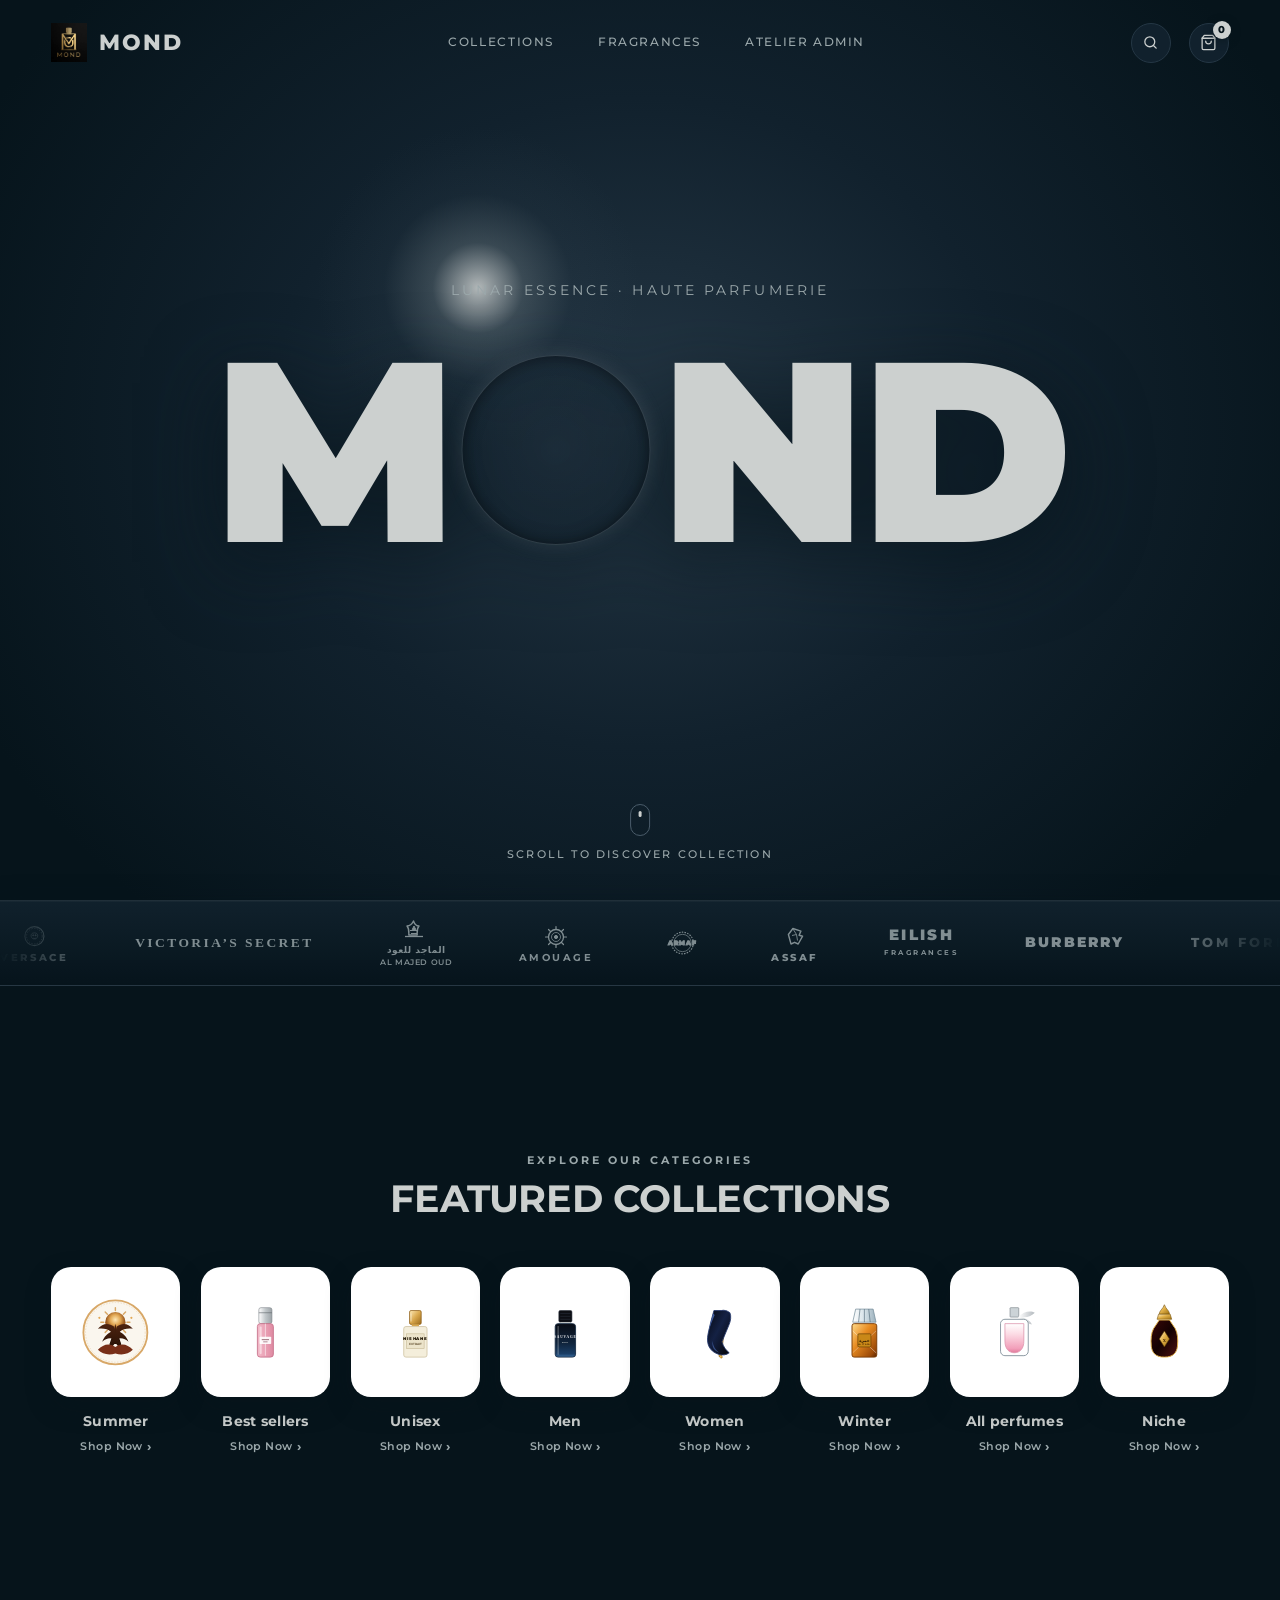
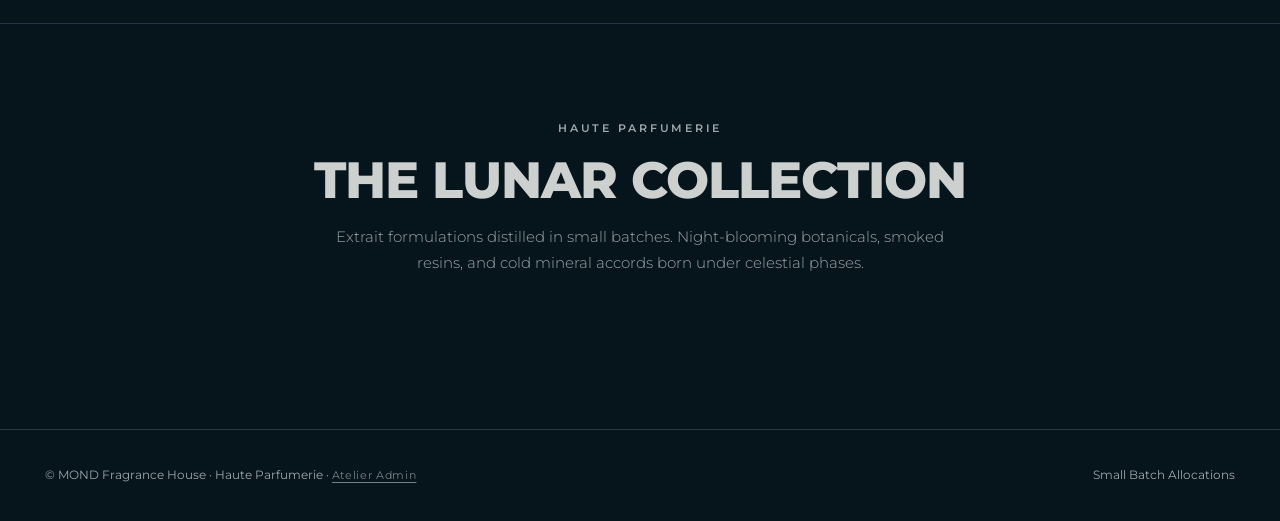
==== commit 7f8f830d: "mone" ====
--- a/index.html
+++ b/index.html
@@ -43,12 +43,55 @@
         <svg viewBox="0 0 24 24"><path d="M6 2 3 6v14a2 2 0 0 0 2 2h14a2 2 0 0 0 2-2V6l-3-4z"/><line x1="3" y1="6" x2="21" y2="6"/><path d="M16 10a4 4 0 0 1-8 0"/></svg>
         <span class="bag-badge" id="bagBadge">0</span>
       </button>
+      <!-- Mobile Navigation Hamburger Button -->
+      <button class="action-btn mobile-menu-btn" aria-label="Open Navigation Menu" id="mobileMenuBtn" aria-expanded="false" aria-controls="mobileNavPanel">
+        <svg viewBox="0 0 24 24"><line x1="3" y1="6" x2="21" y2="6"/><line x1="3" y1="12" x2="21" y2="12"/><line x1="3" y1="18" x2="21" y2="18"/></svg>
+      </button>
     </div>
   </header>
 
-  <!-- ==================== HERO (3D MOON) ==================== -->
+  <!-- ==================== MOBILE NAVIGATION DRAWER ==================== -->
+  <div class="mobile-nav-backdrop" id="mobileNavBackdrop" aria-hidden="true">
+    <nav class="mobile-nav-panel" id="mobileNavPanel" role="dialog" aria-label="Mobile Navigation">
+      <div class="mobile-nav-header">
+        <a class="logo" href="#hero">
+          <img src="logo.png" alt="MOND Logo" class="brand-logo-img">
+          MOND
+        </a>
+        <button class="mobile-nav-close" id="mobileNavClose" aria-label="Close navigation">✕</button>
+      </div>
+      <div class="mobile-nav-links">
+        <a href="#featuredCollections" class="mobile-nav-link">
+          <span>Featured Collections</span>
+          <span class="mobile-nav-arrow">›</span>
+        </a>
+        <a href="#collection" class="mobile-nav-link">
+          <span>Haute Fragrances</span>
+          <span class="mobile-nav-arrow">›</span>
+        </a>
+        <a href="checkout.html" class="mobile-nav-link">
+          <span>Private Checkout</span>
+          <span class="mobile-nav-arrow">›</span>
+        </a>
+        <a href="admin.html" class="mobile-nav-link admin-nav-item">
+          <span>Atelier Admin</span>
+          <span class="mobile-nav-badge">Staff</span>
+        </a>
+      </div>
+      <div class="mobile-nav-footer">
+        <p>Lunar Haute Parfumerie · Handcrafted Small Batch Allocations</p>
+      </div>
+    </nav>
+  </div>
+
+  <!-- ==================== HERO (3D MOON AS LETTER 'O') ==================== -->
   <section id="hero">
-    <div id="word0" class="hero-el">MOND</div>
+    <h1 id="word0" class="hero-el" aria-label="MOND">
+      <span class="hero-char" aria-hidden="true">M</span>
+      <span class="hero-moon-slot" id="moonSlot" aria-hidden="true"></span>
+      <span class="hero-char" aria-hidden="true">N</span>
+      <span class="hero-char" aria-hidden="true">D</span>
+    </h1>
     <div id="eyebrow" class="hero-el">Lunar Essence · Haute Parfumerie</div>
     <div id="flare" class="hero-el"></div>
     <canvas id="gl"></canvas>
@@ -985,6 +1028,41 @@
       if (e.target === cartBackdrop) closeCartDrawer();
     });
 
+    // 3A-2. MOBILE NAVIGATION CONTROLS
+    const mobileMenuBtn = document.getElementById('mobileMenuBtn');
+    const mobileNavBackdrop = document.getElementById('mobileNavBackdrop');
+    const mobileNavClose = document.getElementById('mobileNavClose');
+    const mobileNavLinks = document.querySelectorAll('.mobile-nav-link');
+
+    function openMobileNav() {
+      if (!mobileNavBackdrop) return;
+      mobileNavBackdrop.classList.add('open');
+      mobileNavBackdrop.setAttribute('aria-hidden', 'false');
+      if (mobileMenuBtn) mobileMenuBtn.setAttribute('aria-expanded', 'true');
+      document.body.style.overflow = 'hidden';
+    }
+
+    function closeMobileNav() {
+      if (!mobileNavBackdrop) return;
+      mobileNavBackdrop.classList.remove('open');
+      mobileNavBackdrop.setAttribute('aria-hidden', 'true');
+      if (mobileMenuBtn) mobileMenuBtn.setAttribute('aria-expanded', 'false');
+      document.body.style.overflow = '';
+    }
+
+    if (mobileMenuBtn) mobileMenuBtn.addEventListener('click', openMobileNav);
+    if (mobileNavClose) mobileNavClose.addEventListener('click', closeMobileNav);
+    if (mobileNavBackdrop) {
+      mobileNavBackdrop.addEventListener('click', (e) => {
+        if (e.target === mobileNavBackdrop) closeMobileNav();
+      });
+    }
+    mobileNavLinks.forEach(link => {
+      link.addEventListener('click', () => {
+        closeMobileNav();
+      });
+    });
+
     cartCheckoutBtn.addEventListener('click', () => {
       const cart = getStoredCart();
       if (cart.length === 0) {
@@ -1646,8 +1724,45 @@
     // Dimensions & Steady Rotation
     let W = window.innerWidth;
     let H = window.innerHeight;
-    let R0 = 140, R = R0;
+    let R0 = 60, R = R0;
     let yaw = 0.4, pitch = 0.16;
+
+    const moonSlot = document.getElementById('moonSlot');
+    let moonWorldX = 0;
+    let moonWorldY = 0;
+
+    function updateMoonMetrics() {
+      if (!heroSection) return;
+      const heroRect = heroSection.getBoundingClientRect();
+
+      if (moonSlot) {
+        const slotRect = moonSlot.getBoundingClientRect();
+        // Slot center relative to hero section top-left
+        const slotCenterX = (slotRect.left + slotRect.width / 2) - heroRect.left;
+        const slotCenterY = (slotRect.top + slotRect.height / 2) - heroRect.top;
+
+        // Map to Three.js OrthographicCamera coordinates
+        moonWorldX = slotCenterX - W / 2;
+        moonWorldY = H / 2 - slotCenterY;
+
+        // Radius of moon sphere: matches the slot dimensions
+        R0 = slotRect.width * 0.495;
+
+        // Center flare glow right behind the 3D moon in the letter 'O'
+        const flareEl = document.getElementById('flare');
+        if (flareEl) {
+          flareEl.style.left = slotCenterX + 'px';
+          flareEl.style.top = slotCenterY + 'px';
+          flareEl.style.width = (slotRect.width * 2.3) + 'px';
+          flareEl.style.height = (slotRect.height * 2.3) + 'px';
+        }
+      } else {
+        const portrait = H > W * 1.05;
+        R0 = portrait ? W * 0.25 : Math.min(H * 0.21, W * 0.135);
+        moonWorldX = 0;
+        moonWorldY = 0;
+      }
+    }
 
     function resize() {
       W = window.innerWidth;
@@ -1662,11 +1777,18 @@
       dustCanvas.width = W * Math.min(window.devicePixelRatio, 1.5);
       dustCanvas.height = H * Math.min(window.devicePixelRatio, 1.5);
 
-      const portrait = H > W * 1.05;
-      R0 = portrait ? W * 0.25 : Math.min(H * 0.21, W * 0.135);
+      updateMoonMetrics();
     }
     window.addEventListener('resize', resize);
+    window.addEventListener('orientationchange', () => setTimeout(resize, 100));
     resize();
+
+    // Re-align once typography is ready
+    if (document.fonts && document.fonts.ready) {
+      document.fonts.ready.then(() => {
+        resize();
+      });
+    }
 
     // Stardust Particles Background Canvas
     const dCtx = dustCanvas.getContext('2d');
@@ -1712,7 +1834,7 @@
       yaw += dt * 0.12;
       pitch = 0.16;
 
-      planet.position.set(0, 0, 0);
+      planet.position.set(moonWorldX, moonWorldY, 0);
       planet.scale.setScalar(R);
       tilt.rotation.x = pitch;
       spin.rotation.y = yaw;
--- a/styles.css
+++ b/styles.css
@@ -113,6 +113,7 @@
   border: 1px solid var(--bg-elevated);
   transition: all 0.25s ease;
   position: relative;
+  flex-shrink: 0;
 }
 .action-btn:hover {
   background: var(--bg-elevated);
@@ -148,13 +149,135 @@
   transform: scale(1.35);
 }
 
+/* Mobile Hamburger Menu Toggle Button */
+.mobile-menu-btn {
+  display: none;
+}
+
+/* Luxury Slide-in Mobile Navigation Drawer */
+.mobile-nav-backdrop {
+  position: fixed;
+  inset: 0;
+  z-index: 1050;
+  background: rgba(6, 20, 27, 0.85);
+  backdrop-filter: blur(14px);
+  -webkit-backdrop-filter: blur(14px);
+  opacity: 0;
+  visibility: hidden;
+  transition: opacity 0.35s ease, visibility 0.35s ease;
+}
+.mobile-nav-backdrop.open {
+  opacity: 1;
+  visibility: visible;
+}
+.mobile-nav-panel {
+  position: absolute;
+  top: 0;
+  right: 0;
+  width: 330px;
+  max-width: 86vw;
+  height: 100vh;
+  height: 100dvh;
+  background: var(--bg-surface);
+  border-left: 1px solid var(--bg-elevated);
+  box-shadow: -16px 0 50px rgba(6, 20, 27, 0.95);
+  display: flex;
+  flex-direction: column;
+  transform: translateX(100%);
+  transition: transform 0.35s cubic-bezier(0.16, 1, 0.3, 1);
+  padding: 24px 20px;
+  box-sizing: border-box;
+}
+.mobile-nav-backdrop.open .mobile-nav-panel {
+  transform: translateX(0);
+}
+.mobile-nav-header {
+  display: flex;
+  align-items: center;
+  justify-content: space-between;
+  padding-bottom: 20px;
+  border-bottom: 1px solid var(--bg-elevated);
+  margin-bottom: 24px;
+}
+.mobile-nav-close {
+  width: 36px;
+  height: 36px;
+  border-radius: 50%;
+  background: var(--bg-elevated);
+  display: grid;
+  place-items: center;
+  font-size: 16px;
+  color: var(--text-primary);
+  transition: background 0.2s, transform 0.2s;
+}
+.mobile-nav-close:hover {
+  background: var(--accent-muted);
+  transform: rotate(90deg);
+}
+.mobile-nav-links {
+  display: flex;
+  flex-direction: column;
+  gap: 12px;
+  flex: 1;
+  overflow-y: auto;
+}
+.mobile-nav-link {
+  display: flex;
+  align-items: center;
+  justify-content: space-between;
+  padding: 14px 16px;
+  border-radius: 3px;
+  background: var(--bg-void);
+  border: 1px solid var(--bg-elevated);
+  color: var(--text-primary);
+  font-size: 12px;
+  font-weight: 600;
+  letter-spacing: 0.12em;
+  text-transform: uppercase;
+  transition: all 0.25s ease;
+}
+.mobile-nav-link:hover, .mobile-nav-link:active {
+  background: var(--bg-elevated);
+  border-color: var(--accent-muted);
+  transform: translateX(4px);
+}
+.mobile-nav-arrow {
+  color: var(--text-secondary);
+  font-size: 16px;
+  font-weight: 700;
+}
+.mobile-nav-link.admin-nav-item {
+  margin-top: 8px;
+  border-color: rgba(74, 92, 106, 0.45);
+}
+.mobile-nav-badge {
+  font-size: 9.5px;
+  font-weight: 800;
+  letter-spacing: 0.12em;
+  padding: 3px 8px;
+  border-radius: 10px;
+  background: var(--bg-elevated);
+  color: var(--text-secondary);
+  border: 1px solid var(--accent-muted);
+}
+.mobile-nav-footer {
+  padding-top: 18px;
+  border-top: 1px solid var(--bg-elevated);
+  font-size: 10.5px;
+  color: var(--text-secondary);
+  line-height: 1.6;
+  text-align: center;
+}
+
 /* =========================================================
-   2. 3D MOON HERO SECTION (STAGE 1)
+   2. 3D MOON HERO SECTION (STAGE 1: 3D MOON AS LETTER 'O')
    ========================================================= */
 #hero {
   position: relative;
   width: 100%;
   height: 100vh;
+  height: 100dvh;
+  min-height: 520px;
   overflow: hidden;
   background: radial-gradient(58% 72% at 50% 47%, #253745 0%, #11212D 50%, #06141B 100%);
   display: flex;
@@ -169,21 +292,42 @@
   top: 50%;
   transform: translate(-50%, -50%);
   font-weight: 900;
-  font-size: min(22vw, 36vh);
-  line-height: .8;
-  letter-spacing: -.035em;
+  font-size: min(20vw, 30vh);
+  line-height: 1;
+  letter-spacing: -0.02em;
   white-space: nowrap;
   color: var(--text-primary);
   z-index: 2;
   user-select: none;
   pointer-events: none;
   filter: drop-shadow(0 20px 40px rgba(6, 20, 27, 0.8));
+  display: inline-flex;
+  align-items: center;
+  justify-content: center;
+}
+.hero-char {
+  display: inline-block;
+  line-height: 1;
+}
+.hero-moon-slot {
+  display: inline-block;
+  width: 0.74em;
+  height: 0.74em;
+  border-radius: 50%;
+  margin: 0 0.035em;
+  position: relative;
+  flex-shrink: 0;
+  box-shadow: inset 0 0 16px rgba(0, 0, 0, 0.5), 0 0 20px rgba(204, 208, 207, 0.12);
+  background: radial-gradient(circle, rgba(37, 55, 69, 0.3) 0%, rgba(17, 33, 45, 0.6) 100%);
+  border: 1px solid rgba(204, 208, 207, 0.15);
+  vertical-align: middle;
+  pointer-events: none;
 }
 #eyebrow {
   left: 50%;
-  top: calc(50% - min(13vw, 22vh));
+  top: calc(50% - min(12.5vw, 19vh));
   transform: translate(-50%, -50%);
-  z-index: 3;
+  z-index: 4;
   font-weight: 400;
   font-size: clamp(10px, 1.1vw, 15px);
   letter-spacing: .22em;
@@ -193,23 +337,24 @@
   pointer-events: none;
   color: var(--text-secondary);
   text-align: center;
+  max-width: 90vw;
 }
 #flare {
   z-index: 1;
+  position: absolute;
   width: 36vmin;
   height: 36vmin;
   border-radius: 50%;
   pointer-events: none;
   background: radial-gradient(closest-side, rgba(204, 208, 207, .85), rgba(155, 168, 171, .25) 28%, rgba(74, 92, 106, .08) 58%, transparent);
-  top: 50%;
-  left: 50%;
   transform: translate(-50%, -50%);
+  transition: width 0.3s ease, height 0.3s ease;
 }
 #gl {
   inset: 0;
   width: 100%;
   height: 100%;
-  z-index: 4;
+  z-index: 3;
   pointer-events: none;
   cursor: default;
 }
@@ -308,18 +453,26 @@
 .fragrance-grid {
   display: grid;
   grid-template-columns: repeat(4, 1fr);
-  gap: clamp(20px, 2.4vw, 32px);
-}
-@media (max-width: 1080px) {
+  gap: clamp(18px, 2.2vw, 30px);
+}
+@media (max-width: 1200px) {
+  .fragrance-grid {
+    grid-template-columns: repeat(3, 1fr);
+    gap: 22px;
+  }
+}
+@media (max-width: 860px) {
   .fragrance-grid {
     grid-template-columns: repeat(2, 1fr);
-    gap: 24px;
-  }
-}
-@media (max-width: 640px) {
+    gap: 18px;
+  }
+}
+@media (max-width: 580px) {
   .fragrance-grid {
     grid-template-columns: 1fr;
     gap: 20px;
+    max-width: 440px;
+    margin: 0 auto;
   }
 }
 
@@ -741,15 +894,45 @@
   color: var(--text-primary);
 }
 
-/* Responsive */
+/* Responsive Base Overrides */
 @media (max-width: 900px) {
-  .modal-card { grid-template-columns: 1fr; max-height: 85vh; overflow-y: auto; }
-  .modal-media { max-height: 240px; }
-}
-@media (max-width: 760px) {
-  .nav-links { display: none; }
-  #word0 { font-size: 28vw; }
-  .footer-bottom { flex-direction: column; gap: 14px; text-align: center; }
+  .modal-card {
+    grid-template-columns: 1fr;
+    max-height: calc(90dvh);
+    max-height: 88vh;
+    overflow-y: auto;
+    -webkit-overflow-scrolling: touch;
+  }
+  .modal-media {
+    max-height: 250px;
+    padding: 18px;
+  }
+  .modal-media img {
+    max-height: 220px;
+  }
+  .modal-content {
+    padding: 24px 20px;
+  }
+}
+@media (max-width: 768px) {
+  .nav-links {
+    display: none;
+  }
+  .mobile-menu-btn {
+    display: grid;
+  }
+  #word0 {
+    font-size: clamp(52px, 19vw, 130px);
+  }
+  #eyebrow {
+    font-size: clamp(9px, 2.4vw, 12px);
+    letter-spacing: 0.16em;
+  }
+  .footer-bottom {
+    flex-direction: column;
+    gap: 14px;
+    text-align: center;
+  }
 }
 
 /* =========================================================
@@ -974,24 +1157,97 @@
 @media (max-width: 480px) {
   .cart-drawer {
     width: 100%;
-  }
-  .cart-header, .cart-items, .cart-footer {
+    height: 100vh;
+    height: 100dvh;
+  }
+  .cart-header {
     padding: 16px 18px;
   }
+  .cart-items {
+    padding: 14px 16px;
+    gap: 12px;
+  }
+  .cart-item {
+    grid-template-columns: 56px 1fr auto;
+    gap: 10px;
+    padding: 10px;
+  }
+  .cart-item img {
+    width: 56px;
+    height: 56px;
+  }
+  .cart-item-info h4 {
+    font-size: 13px;
+  }
+  .cart-item-meta {
+    font-size: 10px;
+  }
+  .cart-item-price {
+    font-size: 12.5px;
+  }
+  .cart-footer {
+    padding: 16px 18px max(18px, env(safe-area-inset-bottom, 18px));
+  }
   .modal-content {
-    padding: 22px 18px;
+    padding: 20px 16px;
+  }
+  .modal-title {
+    font-size: 22px;
+  }
+  .modal-price {
+    font-size: 18px;
+    margin-bottom: 12px;
   }
   .header-actions {
     gap: 10px;
   }
   header {
-    padding: 14px 18px;
+    padding: 12px 16px;
+  }
+  header.scrolled {
+    padding: 12px 16px;
   }
   .logo {
     font-size: 18px;
+    gap: 8px;
   }
   .brand-logo-img {
     height: 32px;
+  }
+  .action-btn {
+    width: 36px;
+    height: 36px;
+  }
+  .action-btn svg {
+    width: 15px;
+    height: 15px;
+  }
+  .toast {
+    bottom: max(16px, env(safe-area-inset-bottom, 16px));
+    right: 14px;
+    left: 14px;
+    justify-content: center;
+    padding: 12px 16px;
+  }
+}
+
+@media (max-width: 360px) {
+  header {
+    padding: 10px 12px;
+  }
+  .logo {
+    font-size: 16px;
+    letter-spacing: 0.05em;
+  }
+  .brand-logo-img {
+    height: 28px;
+  }
+  #eyebrow {
+    font-size: 8px;
+    letter-spacing: 0.1em;
+  }
+  #word0 {
+    font-size: clamp(38px, 18vw, 56px);
   }
 }
 
@@ -1227,13 +1483,20 @@
 @media (max-width: 1200px) {
   .collections-grid-8 {
     grid-template-columns: repeat(4, 1fr);
-    gap: 20px;
+    gap: 18px;
   }
 }
 @media (max-width: 640px) {
   .collections-grid-8 {
     grid-template-columns: repeat(2, 1fr);
-    gap: 16px;
+    gap: 12px;
+  }
+  .category-box {
+    border-radius: 16px;
+    padding: 12px;
+  }
+  .category-label-title {
+    font-size: 12.5px;
   }
 }
 
@@ -1471,3 +1734,46 @@
   45% { transform: scale(1.22); box-shadow: 0 0 0 14px rgba(204, 208, 207, 0); border-color: var(--text-primary); }
   100% { transform: scale(1); box-shadow: 0 0 0 0 rgba(204, 208, 207, 0); }
 }
+
+/* =========================================================
+   10. MOBILE & TOUCHSCREEN UX REFINEMENTS
+   ========================================================= */
+@media (max-width: 400px) {
+  .card-cta-group {
+    grid-template-columns: 1fr;
+    gap: 8px;
+  }
+  .add-bag-btn, .buy-now-btn {
+    padding: 12px 10px;
+    font-size: 10.5px;
+  }
+  .section-wrap {
+    padding: clamp(40px, 8vh, 80px) 16px;
+  }
+}
+
+@media (max-width: 640px) {
+  .brand-marquee-section {
+    padding: 12px 0;
+  }
+  .marquee-track {
+    gap: 32px;
+    padding-right: 32px;
+  }
+  .marquee-brand-item {
+    height: 44px;
+  }
+  .collection-active-filter-bar {
+    flex-direction: column;
+    gap: 10px;
+  }
+}
+
+@media (hover: none) {
+  .card-quick-btn {
+    opacity: 0.92;
+    transform: translateX(-50%) translateY(0);
+    pointer-events: auto;
+    background: rgba(37, 55, 69, 0.92);
+  }
+}
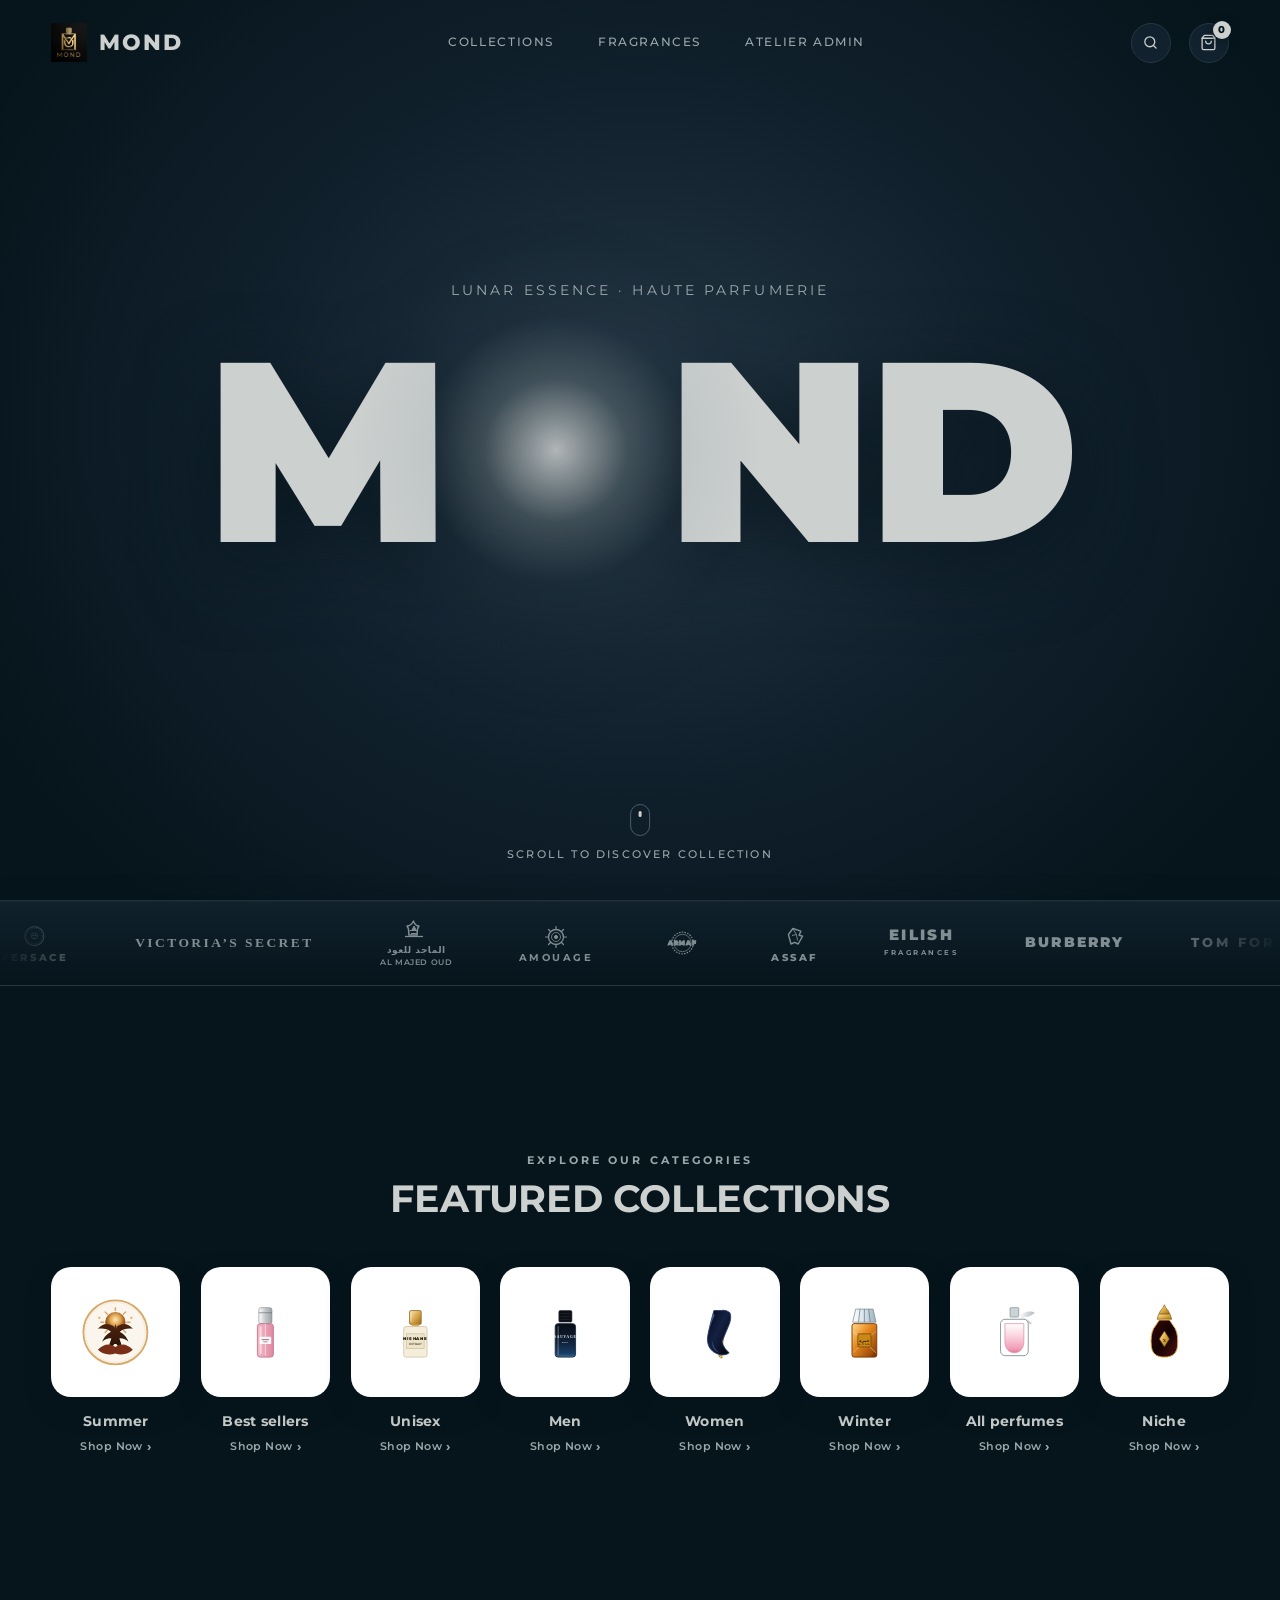
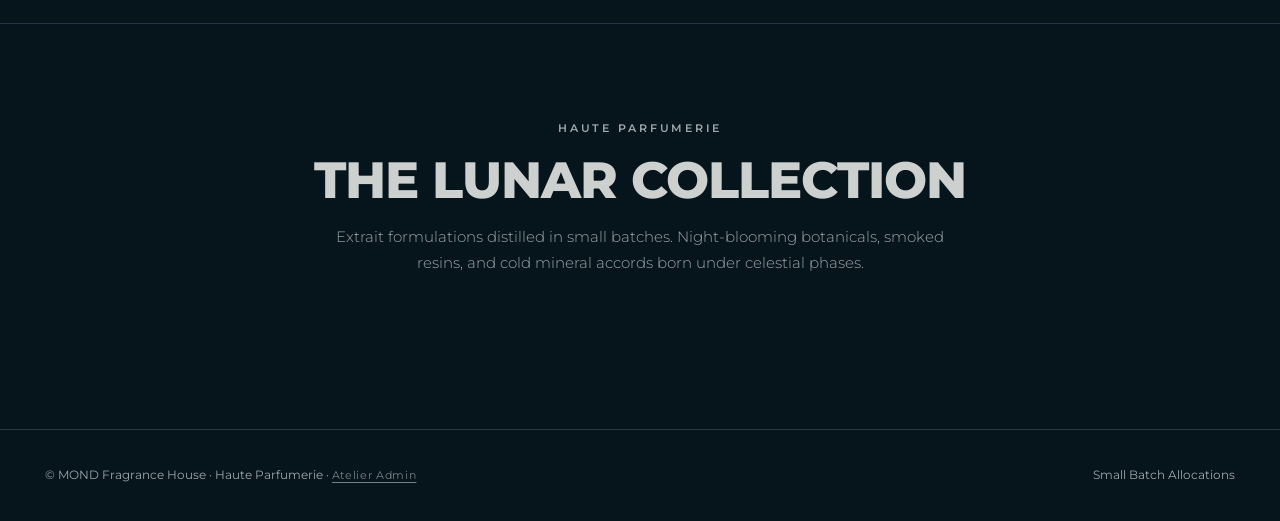
==== commit f3f9e379: "new" ====
--- a/index.html
+++ b/index.html
@@ -15,7 +15,7 @@
       }
     }
   </script>
-  <link rel="stylesheet" href="styles.css">
+  <link rel="stylesheet" href="styles.css?v=2.6">
   <!-- Supabase JS Client & Realtime Layer -->
   <script src="https://cdn.jsdelivr.net/npm/@supabase/supabase-js@2"></script>
   <script src="supabase.js"></script>
@@ -50,51 +50,18 @@
     </div>
   </header>
 
-  <!-- ==================== MOBILE NAVIGATION DRAWER ==================== -->
-  <div class="mobile-nav-backdrop" id="mobileNavBackdrop" aria-hidden="true">
-    <nav class="mobile-nav-panel" id="mobileNavPanel" role="dialog" aria-label="Mobile Navigation">
-      <div class="mobile-nav-header">
-        <a class="logo" href="#hero">
-          <img src="logo.png" alt="MOND Logo" class="brand-logo-img">
-          MOND
-        </a>
-        <button class="mobile-nav-close" id="mobileNavClose" aria-label="Close navigation">✕</button>
-      </div>
-      <div class="mobile-nav-links">
-        <a href="#featuredCollections" class="mobile-nav-link">
-          <span>Featured Collections</span>
-          <span class="mobile-nav-arrow">›</span>
-        </a>
-        <a href="#collection" class="mobile-nav-link">
-          <span>Haute Fragrances</span>
-          <span class="mobile-nav-arrow">›</span>
-        </a>
-        <a href="checkout.html" class="mobile-nav-link">
-          <span>Private Checkout</span>
-          <span class="mobile-nav-arrow">›</span>
-        </a>
-        <a href="admin.html" class="mobile-nav-link admin-nav-item">
-          <span>Atelier Admin</span>
-          <span class="mobile-nav-badge">Staff</span>
-        </a>
-      </div>
-      <div class="mobile-nav-footer">
-        <p>Lunar Haute Parfumerie · Handcrafted Small Batch Allocations</p>
-      </div>
-    </nav>
-  </div>
-
   <!-- ==================== HERO (3D MOON AS LETTER 'O') ==================== -->
   <section id="hero">
     <h1 id="word0" class="hero-el" aria-label="MOND">
       <span class="hero-char" aria-hidden="true">M</span>
-      <span class="hero-moon-slot" id="moonSlot" aria-hidden="true"></span>
+      <span class="hero-moon-slot" id="moonSlot" aria-hidden="true">
+        <div class="moon-flare" id="flare"></div>
+        <canvas id="gl"></canvas>
+      </span>
       <span class="hero-char" aria-hidden="true">N</span>
       <span class="hero-char" aria-hidden="true">D</span>
     </h1>
     <div id="eyebrow" class="hero-el">Lunar Essence · Haute Parfumerie</div>
-    <div id="flare" class="hero-el"></div>
-    <canvas id="gl"></canvas>
     <canvas id="dust"></canvas>
 
     <a href="#featuredCollections" class="scroll-indicator" aria-label="Scroll to Discover Collection">
@@ -681,6 +648,40 @@
       </div>
     </div>
   </footer>
+
+  <!-- ==================== MOBILE NAVIGATION DRAWER ==================== -->
+  <div class="mobile-nav-backdrop" id="mobileNavBackdrop" style="display: none;" aria-hidden="true">
+    <nav class="mobile-nav-panel" id="mobileNavPanel" role="dialog" aria-label="Mobile Navigation">
+      <div class="mobile-nav-header">
+        <a class="logo" href="#hero">
+          <img src="logo.png" alt="MOND Logo" class="brand-logo-img">
+          MOND
+        </a>
+        <button class="mobile-nav-close" id="mobileNavClose" aria-label="Close navigation">✕</button>
+      </div>
+      <div class="mobile-nav-links">
+        <a href="#featuredCollections" class="mobile-nav-link">
+          <span>Featured Collections</span>
+          <span class="mobile-nav-arrow">›</span>
+        </a>
+        <a href="#collection" class="mobile-nav-link">
+          <span>Haute Fragrances</span>
+          <span class="mobile-nav-arrow">›</span>
+        </a>
+        <a href="checkout.html" class="mobile-nav-link">
+          <span>Private Checkout</span>
+          <span class="mobile-nav-arrow">›</span>
+        </a>
+        <a href="admin.html" class="mobile-nav-link admin-nav-item">
+          <span>Atelier Admin</span>
+          <span class="mobile-nav-badge">Staff</span>
+        </a>
+      </div>
+      <div class="mobile-nav-footer">
+        <p>Lunar Haute Parfumerie · Handcrafted Small Batch Allocations</p>
+      </div>
+    </nav>
+  </div>
 
   <!-- ==================== QUICK-VIEW MODAL ==================== -->
   <div class="modal-backdrop" id="quickModal" aria-hidden="true">
@@ -1036,6 +1037,8 @@
 
     function openMobileNav() {
       if (!mobileNavBackdrop) return;
+      mobileNavBackdrop.style.display = 'block';
+      void mobileNavBackdrop.offsetWidth;
       mobileNavBackdrop.classList.add('open');
       mobileNavBackdrop.setAttribute('aria-hidden', 'false');
       if (mobileMenuBtn) mobileMenuBtn.setAttribute('aria-expanded', 'true');
@@ -1048,6 +1051,11 @@
       mobileNavBackdrop.setAttribute('aria-hidden', 'true');
       if (mobileMenuBtn) mobileMenuBtn.setAttribute('aria-expanded', 'false');
       document.body.style.overflow = '';
+      setTimeout(() => {
+        if (!mobileNavBackdrop.classList.contains('open')) {
+          mobileNavBackdrop.style.display = 'none';
+        }
+      }, 350);
     }
 
     if (mobileMenuBtn) mobileMenuBtn.addEventListener('click', openMobileNav);
@@ -1593,15 +1601,15 @@
     });
 
     // =========================================================
-    // 5. THREE.JS 3D MOON HERO (STAGE 1 - ELEVATED)
+    // 5. THREE.JS 3D MOON HERO (INTEGRATED AS LETTER 'O' IN MOND)
     // =========================================================
-    const MOON_MAP_URL = 'https://raw.githubusercontent.com/mrdoob/three.js/dev/examples/textures/planets/moon_1024.jpg';
     const glCanvas = document.getElementById('gl');
     const dustCanvas = document.getElementById('dust');
     const heroSection = document.getElementById('hero');
-
-    const renderer = new THREE.WebGLRenderer({ canvas: glCanvas, alpha: true, antialias: true });
-    renderer.setPixelRatio(Math.min(window.devicePixelRatio, 2));
+    const moonSlot = document.getElementById('moonSlot');
+
+    const renderer = new THREE.WebGLRenderer({ canvas: glCanvas, alpha: true, antialias: true, powerPreference: 'high-performance' });
+    renderer.setPixelRatio(Math.min(window.devicePixelRatio || 1, 2));
 
     const scene = new THREE.Scene();
     const camera = new THREE.OrthographicCamera(-1, 1, 1, -1, -2e5, 2e5);
@@ -1613,11 +1621,131 @@
     tilt.add(spin);
     scene.add(planet);
 
+    // Procedural Lunar Surface Texture Generator (Guarantees Instant 3D Moon Appearance)
+    function createProceduralMoonTexture() {
+      const canvas = document.createElement('canvas');
+      canvas.width = 1024;
+      canvas.height = 512;
+      const ctx = canvas.getContext('2d');
+
+      const baseGrad = ctx.createLinearGradient(0, 0, 0, 512);
+      baseGrad.addColorStop(0, '#c4c8c7');
+      baseGrad.addColorStop(0.5, '#b8bdbb');
+      baseGrad.addColorStop(1, '#acb1af');
+      ctx.fillStyle = baseGrad;
+      ctx.fillRect(0, 0, 1024, 512);
+
+      let seed = 1337;
+      function rnd() {
+        seed = (seed * 16807) % 2147483647;
+        return seed / 2147483647;
+      }
+      const imgData = ctx.getImageData(0, 0, 1024, 512);
+      const data = imgData.data;
+      for (let i = 0; i < data.length; i += 4) {
+        const noise = (rnd() - 0.5) * 26;
+        data[i] = Math.min(255, Math.max(0, data[i] + noise));
+        data[i + 1] = Math.min(255, Math.max(0, data[i + 1] + noise));
+        data[i + 2] = Math.min(255, Math.max(0, data[i + 2] + noise));
+      }
+      ctx.putImageData(imgData, 0, 0);
+
+      function drawMaria(cx, cy, rx, ry, angle, opacity) {
+        ctx.save();
+        ctx.translate(cx, cy);
+        ctx.rotate(angle);
+        const grad = ctx.createRadialGradient(0, 0, rx * 0.1, 0, 0, rx);
+        grad.addColorStop(0, 'rgba(42, 46, 50, ' + opacity + ')');
+        grad.addColorStop(0.55, 'rgba(58, 63, 67, ' + (opacity * 0.75) + ')');
+        grad.addColorStop(0.85, 'rgba(88, 94, 98, ' + (opacity * 0.35) + ')');
+        grad.addColorStop(1, 'rgba(120, 126, 130, 0)');
+        ctx.fillStyle = grad;
+        ctx.beginPath();
+        ctx.ellipse(0, 0, rx, ry, 0, 0, Math.PI * 2);
+        ctx.fill();
+        ctx.restore();
+      }
+
+      // Major Basins / Lunar Maria
+      drawMaria(320, 220, 170, 130, -0.15, 0.88); // Oceanus Procellarum
+      drawMaria(380, 160, 100, 80, 0.1, 0.90);    // Mare Imbrium
+      drawMaria(540, 180, 75, 65, 0, 0.85);       // Mare Serenitatis
+      drawMaria(610, 240, 85, 70, 0.2, 0.88);     // Mare Tranquillitatis
+      drawMaria(760, 210, 55, 45, -0.1, 0.92);    // Mare Crisium
+      drawMaria(670, 300, 60, 50, 0.3, 0.80);     // Mare Fecunditatis
+      drawMaria(590, 310, 45, 40, -0.2, 0.75);    // Mare Nectaris
+      drawMaria(340, 330, 65, 55, 0.1, 0.82);     // Mare Nubium
+      drawMaria(260, 340, 40, 35, 0, 0.78);       // Mare Humorum
+      drawMaria(880, 260, 70, 55, 0, 0.65);
+      drawMaria(110, 250, 60, 50, 0, 0.60);
+
+      function drawCrater(cx, cy, r, hasRays, rayLen) {
+        if (hasRays) {
+          ctx.save();
+          for (let a = 0; a < Math.PI * 2; a += Math.PI / 10 + (rnd() - 0.5) * 0.15) {
+            ctx.beginPath();
+            ctx.moveTo(cx, cy);
+            const len = rayLen * (0.6 + rnd() * 0.8);
+            const ex = cx + Math.cos(a) * len;
+            const ey = cy + Math.sin(a) * len;
+            const rayGrad = ctx.createLinearGradient(cx, cy, ex, ey);
+            rayGrad.addColorStop(0, 'rgba(245, 250, 252, 0.55)');
+            rayGrad.addColorStop(0.4, 'rgba(230, 235, 238, 0.25)');
+            rayGrad.addColorStop(1, 'rgba(200, 205, 210, 0)');
+            ctx.strokeStyle = rayGrad;
+            ctx.lineWidth = 1.5 + rnd() * 2;
+            ctx.lineTo(ex, ey);
+            ctx.stroke();
+          }
+          ctx.restore();
+        }
+
+        const rimGrad = ctx.createRadialGradient(cx - r * 0.2, cy - r * 0.2, r * 0.2, cx, cy, r);
+        rimGrad.addColorStop(0, 'rgba(38, 40, 44, 0.92)');
+        rimGrad.addColorStop(0.7, 'rgba(85, 90, 95, 0.6)');
+        rimGrad.addColorStop(0.9, 'rgba(242, 247, 252, 0.92)');
+        rimGrad.addColorStop(1, 'rgba(160, 165, 170, 0)');
+        ctx.fillStyle = rimGrad;
+        ctx.beginPath();
+        ctx.arc(cx, cy, r, 0, Math.PI * 2);
+        ctx.fill();
+
+        ctx.fillStyle = 'rgba(248, 252, 255, 0.85)';
+        ctx.beginPath();
+        ctx.arc(cx + r * 0.05, cy + r * 0.05, Math.max(1, r * 0.18), 0, Math.PI * 2);
+        ctx.fill();
+      }
+
+      // Landmarks & Famous Craters
+      drawCrater(470, 400, 16, true, 260); // Tycho
+      drawCrater(380, 220, 14, true, 140); // Copernicus
+      drawCrater(290, 230, 10, true, 90);  // Kepler
+      drawCrater(245, 195, 8, true, 60);   // Aristarchus
+      drawCrater(530, 220, 9, false, 0);   // Plinius
+      drawCrater(460, 120, 12, false, 0);  // Plato
+      drawCrater(680, 160, 10, false, 0);  // Posidonius
+
+      for (let i = 0; i < 90; i++) {
+        const rx = rnd() * 1024;
+        const ry = rnd() * 512;
+        const rad = 2 + rnd() * 6;
+        drawCrater(rx, ry, rad, rnd() > 0.85, 30 + rnd() * 40);
+      }
+
+      const texture = new THREE.CanvasTexture(canvas);
+      texture.wrapS = THREE.RepeatWrapping;
+      texture.wrapT = THREE.ClampToEdgeWrapping;
+      texture.needsUpdate = true;
+      return texture;
+    }
+
+    const proceduralTexture = createProceduralMoonTexture();
+
     const uniforms = {
-      map: { value: null },
+      map: { value: proceduralTexture },
       texel: { value: new THREE.Vector2(1 / 1024, 1 / 512) },
       sun: { value: new THREE.Vector3(0.62, 0.5, 0.6).normalize() },
-      ready: { value: 0 }
+      ready: { value: 1.0 }
     };
 
     // Lunar Crater Surface Shader with Realistic Dynamic Lighting
@@ -1706,81 +1834,71 @@
     });
     planet.add(new THREE.Mesh(new THREE.SphereGeometry(1.14, 64, 48), atmoMat));
 
-    // Texture Loader
-    let loadTime = null;
-    const imgLoader = new Image();
-    imgLoader.crossOrigin = 'anonymous';
-    imgLoader.onload = () => {
-      const tex = new THREE.Texture(imgLoader);
-      tex.wrapS = THREE.RepeatWrapping;
-      tex.anisotropy = renderer.capabilities.getMaxAnisotropy();
-      tex.needsUpdate = true;
-      uniforms.map.value = tex;
-      uniforms.texel.value.set(1 / imgLoader.width, 1 / imgLoader.height);
-      loadTime = performance.now();
-    };
-    imgLoader.src = MOON_MAP_URL;
+    // Progressive upgrade to photographic NASA texture if network permits
+    function loadCdnTexture(urls) {
+      if (!urls || !urls.length) return;
+      const url = urls[0];
+      const img = new Image();
+      img.crossOrigin = 'anonymous';
+      img.onload = () => {
+        const tex = new THREE.Texture(img);
+        tex.wrapS = THREE.RepeatWrapping;
+        tex.anisotropy = renderer.capabilities.getMaxAnisotropy();
+        tex.needsUpdate = true;
+        uniforms.map.value = tex;
+        uniforms.texel.value.set(1 / img.width, 1 / img.height);
+      };
+      img.onerror = () => loadCdnTexture(urls.slice(1));
+      img.src = url;
+    }
+    loadCdnTexture([
+      'https://cdn.jsdelivr.net/gh/mrdoob/three.js@master/examples/textures/planets/moon_1024.jpg',
+      'https://unpkg.com/three@0.160.0/examples/textures/planets/moon_1024.jpg',
+      'https://raw.githubusercontent.com/mrdoob/three.js/dev/examples/textures/planets/moon_1024.jpg'
+    ]);
 
     // Dimensions & Steady Rotation
-    let W = window.innerWidth;
-    let H = window.innerHeight;
+    let loadTime = performance.now();
     let R0 = 60, R = R0;
-    let yaw = 0.4, pitch = 0.16;
-
-    const moonSlot = document.getElementById('moonSlot');
-    let moonWorldX = 0;
-    let moonWorldY = 0;
-
-    function updateMoonMetrics() {
+    let yaw = 0.4, pitch = 0.14;
+
+    function resize() {
       if (!heroSection) return;
       const heroRect = heroSection.getBoundingClientRect();
-
-      if (moonSlot) {
+      const heroW = heroRect.width || window.innerWidth;
+      const heroH = heroRect.height || window.innerHeight;
+
+      // Dust canvas covers full hero section
+      const dpr = Math.min(window.devicePixelRatio || 1, 2);
+      dustCanvas.width = heroW * dpr;
+      dustCanvas.height = heroH * dpr;
+      dustCanvas.style.width = heroW + 'px';
+      dustCanvas.style.height = heroH + 'px';
+
+      // 3D Moon canvas size inside the 'O' letter slot
+      if (moonSlot && glCanvas) {
         const slotRect = moonSlot.getBoundingClientRect();
-        // Slot center relative to hero section top-left
-        const slotCenterX = (slotRect.left + slotRect.width / 2) - heroRect.left;
-        const slotCenterY = (slotRect.top + slotRect.height / 2) - heroRect.top;
-
-        // Map to Three.js OrthographicCamera coordinates
-        moonWorldX = slotCenterX - W / 2;
-        moonWorldY = H / 2 - slotCenterY;
-
-        // Radius of moon sphere: matches the slot dimensions
-        R0 = slotRect.width * 0.495;
-
-        // Center flare glow right behind the 3D moon in the letter 'O'
-        const flareEl = document.getElementById('flare');
-        if (flareEl) {
-          flareEl.style.left = slotCenterX + 'px';
-          flareEl.style.top = slotCenterY + 'px';
-          flareEl.style.width = (slotRect.width * 2.3) + 'px';
-          flareEl.style.height = (slotRect.height * 2.3) + 'px';
-        }
-      } else {
-        const portrait = H > W * 1.05;
-        R0 = portrait ? W * 0.25 : Math.min(H * 0.21, W * 0.135);
-        moonWorldX = 0;
-        moonWorldY = 0;
-      }
-    }
-
-    function resize() {
-      W = window.innerWidth;
-      H = window.innerHeight;
-      renderer.setSize(W, H);
-      camera.left = -W / 2;
-      camera.right = W / 2;
-      camera.top = H / 2;
-      camera.bottom = -H / 2;
-      camera.updateProjectionMatrix();
-
-      dustCanvas.width = W * Math.min(window.devicePixelRatio, 1.5);
-      dustCanvas.height = H * Math.min(window.devicePixelRatio, 1.5);
-
-      updateMoonMetrics();
+        const slotW = slotRect.width || (heroW * 0.15);
+        // Canvas is 1.4x of slot to accommodate soft atmospheric glow without edge clipping
+        const canvasPx = Math.max(64, Math.round(slotW * 1.4));
+
+        renderer.setSize(canvasPx, canvasPx, false);
+        glCanvas.style.width = '140%';
+        glCanvas.style.height = '140%';
+
+        camera.left = -canvasPx / 2;
+        camera.right = canvasPx / 2;
+        camera.top = canvasPx / 2;
+        camera.bottom = -canvasPx / 2;
+        camera.updateProjectionMatrix();
+
+        // Moon sphere radius precisely fits slot
+        R0 = slotW * 0.495;
+      }
     }
     window.addEventListener('resize', resize);
     window.addEventListener('orientationchange', () => setTimeout(resize, 100));
+    window.addEventListener('load', resize);
     resize();
 
     // Re-align once typography is ready
@@ -1818,23 +1936,22 @@
       requestAnimationFrame(animate);
 
       // Only render when hero is visible in viewport
-      if (window.scrollY > H) return;
+      if (window.scrollY > window.innerHeight) return;
 
       const dt = Math.min((now - lastNow) / 1000, 0.05);
       lastNow = now;
       const t = now / 1000;
 
-      const age = loadTime ? (now - loadTime) / 1000 : 0;
-      const grow = loadTime ? Math.min(1, age / 1.4) : 0;
-      uniforms.ready.value = loadTime ? Math.min(1, age * 2.5) : 0;
-
-      R = R0 * (0.1 + 0.9 * grow);
+      const age = (now - loadTime) / 1000;
+      const grow = Math.min(1, age / 0.8);
+
+      R = R0 * (0.85 + 0.15 * grow);
 
       // Steady continuous auto-rotation
-      yaw += dt * 0.12;
-      pitch = 0.16;
-
-      planet.position.set(moonWorldX, moonWorldY, 0);
+      yaw += dt * 0.15;
+      pitch = 0.14;
+
+      planet.position.set(0, 0, 0);
       planet.scale.setScalar(R);
       tilt.rotation.x = pitch;
       spin.rotation.y = yaw;
--- a/styles.css
+++ b/styles.css
@@ -162,13 +162,25 @@
   background: rgba(6, 20, 27, 0.85);
   backdrop-filter: blur(14px);
   -webkit-backdrop-filter: blur(14px);
+  display: none;
   opacity: 0;
   visibility: hidden;
+  pointer-events: none;
   transition: opacity 0.35s ease, visibility 0.35s ease;
 }
 .mobile-nav-backdrop.open {
-  opacity: 1;
-  visibility: visible;
+  display: block !important;
+  opacity: 1 !important;
+  visibility: visible !important;
+  pointer-events: auto !important;
+}
+@media (min-width: 769px) {
+  .mobile-nav-backdrop,
+  .mobile-menu-btn {
+    display: none !important;
+    visibility: hidden !important;
+    pointer-events: none !important;
+  }
 }
 .mobile-nav-panel {
   position: absolute;
@@ -310,18 +322,41 @@
   line-height: 1;
 }
 .hero-moon-slot {
-  display: inline-block;
-  width: 0.74em;
-  height: 0.74em;
+  display: inline-flex;
+  align-items: center;
+  justify-content: center;
+  width: 0.80em;
+  height: 0.80em;
   border-radius: 50%;
   margin: 0 0.035em;
   position: relative;
   flex-shrink: 0;
-  box-shadow: inset 0 0 16px rgba(0, 0, 0, 0.5), 0 0 20px rgba(204, 208, 207, 0.12);
-  background: radial-gradient(circle, rgba(37, 55, 69, 0.3) 0%, rgba(17, 33, 45, 0.6) 100%);
-  border: 1px solid rgba(204, 208, 207, 0.15);
   vertical-align: middle;
   pointer-events: none;
+}
+.moon-flare, #flare {
+  position: absolute;
+  top: 50%;
+  left: 50%;
+  transform: translate(-50%, -50%);
+  width: 200%;
+  height: 200%;
+  border-radius: 50%;
+  pointer-events: none;
+  background: radial-gradient(closest-side, rgba(204, 208, 207, .85), rgba(155, 168, 171, .3) 35%, rgba(74, 92, 106, .08) 65%, transparent);
+  z-index: 1;
+}
+#moonSlot canvas#gl, #gl {
+  position: absolute;
+  top: 50%;
+  left: 50%;
+  transform: translate(-50%, -50%);
+  width: 140%;
+  height: 140%;
+  pointer-events: none;
+  cursor: default;
+  z-index: 2;
+  border-radius: 50%;
 }
 #eyebrow {
   left: 50%;
@@ -339,30 +374,12 @@
   text-align: center;
   max-width: 90vw;
 }
-#flare {
-  z-index: 1;
+#dust {
   position: absolute;
-  width: 36vmin;
-  height: 36vmin;
-  border-radius: 50%;
-  pointer-events: none;
-  background: radial-gradient(closest-side, rgba(204, 208, 207, .85), rgba(155, 168, 171, .25) 28%, rgba(74, 92, 106, .08) 58%, transparent);
-  transform: translate(-50%, -50%);
-  transition: width 0.3s ease, height 0.3s ease;
-}
-#gl {
   inset: 0;
   width: 100%;
   height: 100%;
-  z-index: 3;
-  pointer-events: none;
-  cursor: default;
-}
-#dust {
-  inset: 0;
-  width: 100%;
-  height: 100%;
-  z-index: 5;
+  z-index: 1;
   pointer-events: none;
 }
 .scroll-indicator {
@@ -735,7 +752,7 @@
   -webkit-backdrop-filter: blur(14px);
   display: grid;
   place-items: center;
-  padding: 20px;
+  padding: clamp(10px, 2.5vw, 24px);
   opacity: 0;
   visibility: hidden;
   transition: all 0.35s ease;
@@ -915,6 +932,19 @@
   }
 }
 @media (max-width: 768px) {
+  header {
+    padding: 12px clamp(14px, 3.5vw, 24px);
+  }
+  header.scrolled {
+    padding: 12px clamp(14px, 3.5vw, 24px);
+  }
+  .header-actions {
+    gap: 10px;
+  }
+  .action-btn {
+    width: 38px;
+    height: 38px;
+  }
   .nav-links {
     display: none;
   }
@@ -922,11 +952,15 @@
     display: grid;
   }
   #word0 {
-    font-size: clamp(52px, 19vw, 130px);
+    font-size: clamp(48px, 18.5vw, 120px);
   }
   #eyebrow {
     font-size: clamp(9px, 2.4vw, 12px);
     letter-spacing: 0.16em;
+    max-width: 90vw;
+  }
+  .section-wrap {
+    padding: clamp(48px, 8vh, 80px) clamp(16px, 3.5vw, 32px);
   }
   .footer-bottom {
     flex-direction: column;
@@ -1154,7 +1188,7 @@
   box-shadow: 0 6px 24px rgba(74, 92, 106, 0.4);
 }
 
-@media (max-width: 480px) {
+@media (max-width: 540px) {
   .cart-drawer {
     width: 100%;
     height: 100vh;
@@ -1755,6 +1789,7 @@
 @media (max-width: 640px) {
   .brand-marquee-section {
     padding: 12px 0;
+    touch-action: pan-y;
   }
   .marquee-track {
     gap: 32px;
@@ -1766,6 +1801,12 @@
   .collection-active-filter-bar {
     flex-direction: column;
     gap: 10px;
+  }
+}
+
+@media (max-height: 480px) {
+  .scroll-indicator {
+    display: none;
   }
 }
 
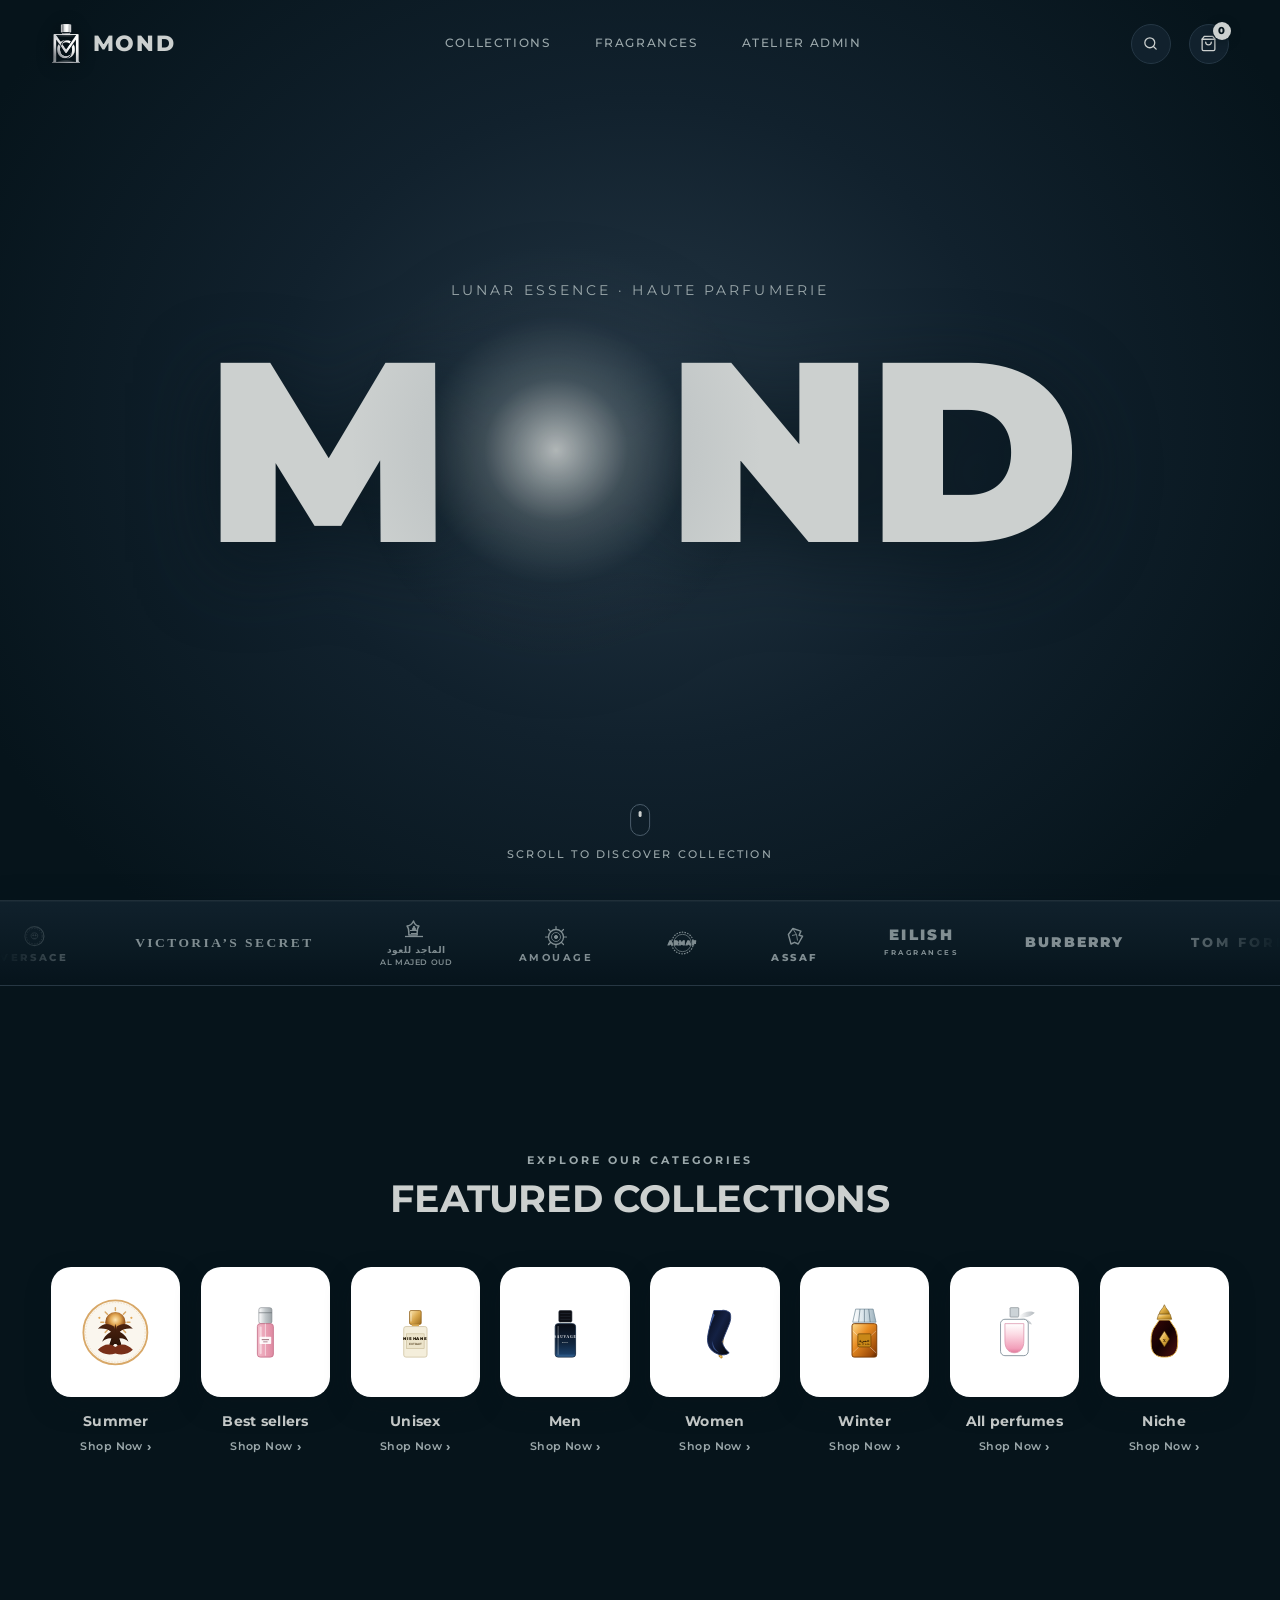
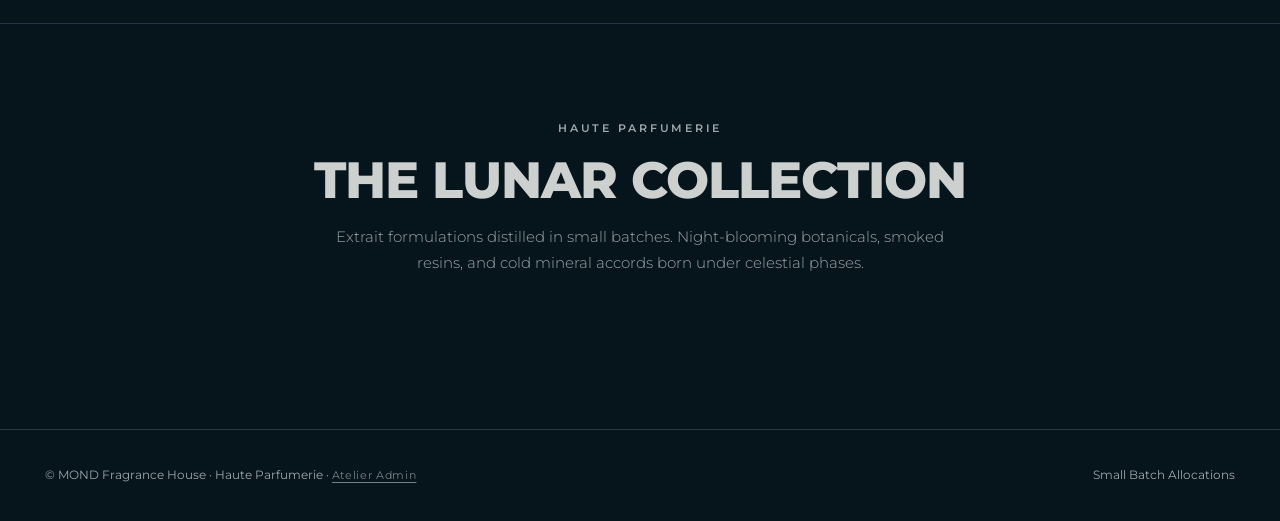
==== commit 460de2ba: "land" ====
--- a/index.html
+++ b/index.html
@@ -4,7 +4,7 @@
   <meta charset="UTF-8" />
   <meta name="viewport" content="width=device-width, initial-scale=1.0" />
   <title>MOND — Lunar Haute Parfumerie</title>
-  <link rel="icon" type="image/png" href="logo.png">
+  <link rel="icon" type="image/png" href="logo.png?v=3.0">
   <link rel="preconnect" href="https://fonts.googleapis.com">
   <link rel="preconnect" href="https://fonts.gstatic.com" crossorigin>
   <link href="https://fonts.googleapis.com/css2?family=Montserrat:ital,wght@0,300;0,400;0,500;0,600;0,700;0,800;0,900;1,300;1,400&display=swap" rel="stylesheet">
@@ -15,7 +15,7 @@
       }
     }
   </script>
-  <link rel="stylesheet" href="styles.css?v=2.6">
+  <link rel="stylesheet" href="styles.css?v=3.0">
   <!-- Supabase JS Client & Realtime Layer -->
   <script src="https://cdn.jsdelivr.net/npm/@supabase/supabase-js@2"></script>
   <script src="supabase.js"></script>
@@ -25,7 +25,7 @@
   <!-- ==================== HEADER ==================== -->
   <header id="mainHeader">
     <a class="logo" href="#hero">
-      <img src="logo.png" alt="MOND Logo" class="brand-logo-img">
+      <img src="logo.png?v=3.0" alt="MOND Logo" class="brand-logo-img">
       MOND
     </a>
 
@@ -654,7 +654,7 @@
     <nav class="mobile-nav-panel" id="mobileNavPanel" role="dialog" aria-label="Mobile Navigation">
       <div class="mobile-nav-header">
         <a class="logo" href="#hero">
-          <img src="logo.png" alt="MOND Logo" class="brand-logo-img">
+          <img src="logo.png?v=3.0" alt="MOND Logo" class="brand-logo-img">
           MOND
         </a>
         <button class="mobile-nav-close" id="mobileNavClose" aria-label="Close navigation">✕</button>
@@ -1908,6 +1908,15 @@
       });
     }
 
+    // Dynamic ResizeObserver ensures instant sharp scaling on mobile orientation & layout shifts
+    if (window.ResizeObserver && moonSlot) {
+      const ro = new ResizeObserver(() => {
+        resize();
+      });
+      if (heroSection) ro.observe(heroSection);
+      ro.observe(moonSlot);
+    }
+
     // Stardust Particles Background Canvas
     const dCtx = dustCanvas.getContext('2d');
     const sprite = document.createElement('canvas');
@@ -1935,8 +1944,9 @@
     function animate(now) {
       requestAnimationFrame(animate);
 
-      // Only render when hero is visible in viewport
-      if (window.scrollY > window.innerHeight) return;
+      // Only render when hero is visible in viewport (pauses WebGL when scrolled past compact mobile banner)
+      const heroLimit = heroSection ? (heroSection.offsetTop + heroSection.offsetHeight) : window.innerHeight;
+      if (window.scrollY > heroLimit) return;
 
       const dt = Math.min((now - lastNow) / 1000, 0.05);
       lastNow = now;
--- a/styles.css
+++ b/styles.css
@@ -61,12 +61,16 @@
   opacity: 0.92;
 }
 .brand-logo-img {
-  height: 40px;
+  height: 42px;
   width: auto;
   object-fit: contain;
-  mix-blend-mode: screen;
-  filter: contrast(1.15) brightness(1.06);
+  filter: drop-shadow(0 2px 8px rgba(0, 0, 0, 0.45));
   display: block;
+  transition: transform 0.25s ease, filter 0.25s ease;
+}
+.logo:hover .brand-logo-img {
+  transform: scale(1.04);
+  filter: drop-shadow(0 3px 12px rgba(204, 208, 207, 0.25));
 }
 .nav-links {
   display: flex;
@@ -951,13 +955,31 @@
   .mobile-menu-btn {
     display: grid;
   }
+  /* Compact Mobile Hero Section Banner (45vh to 52vh / 380px - 440px) */
+  #hero {
+    height: 50vh;
+    height: 50dvh;
+    min-height: 380px;
+    max-height: 440px;
+  }
   #word0 {
-    font-size: clamp(48px, 18.5vw, 120px);
+    left: 50%;
+    top: calc(50% + 12px);
+    transform: translate(-50%, -50%);
+    font-size: clamp(44px, 16.5vw, 84px);
+    letter-spacing: -0.015em;
   }
   #eyebrow {
-    font-size: clamp(9px, 2.4vw, 12px);
-    letter-spacing: 0.16em;
+    left: 50%;
+    top: calc(50% - min(12.5vw, 48px));
+    transform: translate(-50%, -50%);
+    font-size: clamp(8.5px, 2.2vw, 11px);
+    letter-spacing: 0.18em;
     max-width: 90vw;
+  }
+  /* Hide Scroll Indicator on Mobile */
+  .scroll-indicator {
+    display: none !important;
   }
   .section-wrap {
     padding: clamp(48px, 8vh, 80px) clamp(16px, 3.5vw, 32px);
@@ -1276,12 +1298,18 @@
   .brand-logo-img {
     height: 28px;
   }
+  #hero {
+    min-height: 340px;
+    max-height: 380px;
+  }
   #eyebrow {
     font-size: 8px;
-    letter-spacing: 0.1em;
+    letter-spacing: 0.12em;
+    top: calc(50% - min(12vw, 40px));
   }
   #word0 {
-    font-size: clamp(38px, 18vw, 56px);
+    font-size: clamp(34px, 15vw, 48px);
+    top: calc(50% + 8px);
   }
 }
 
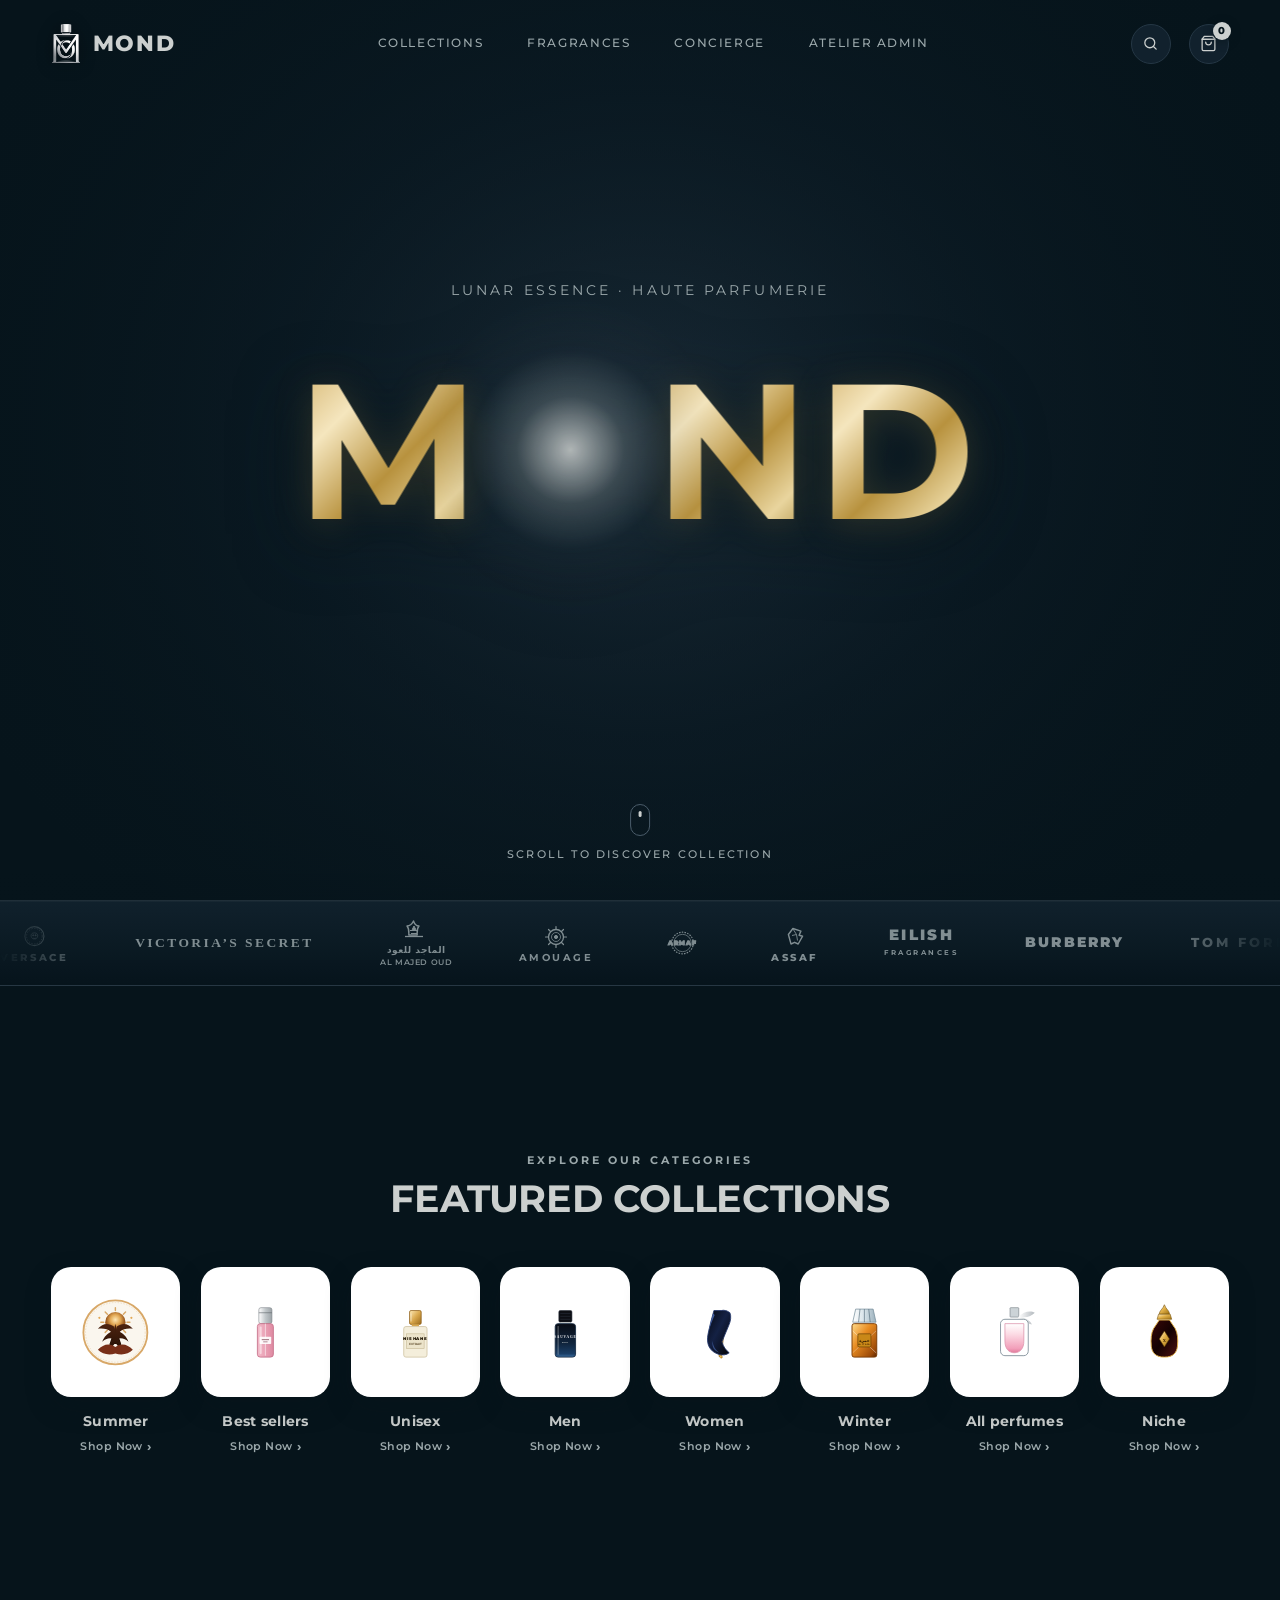
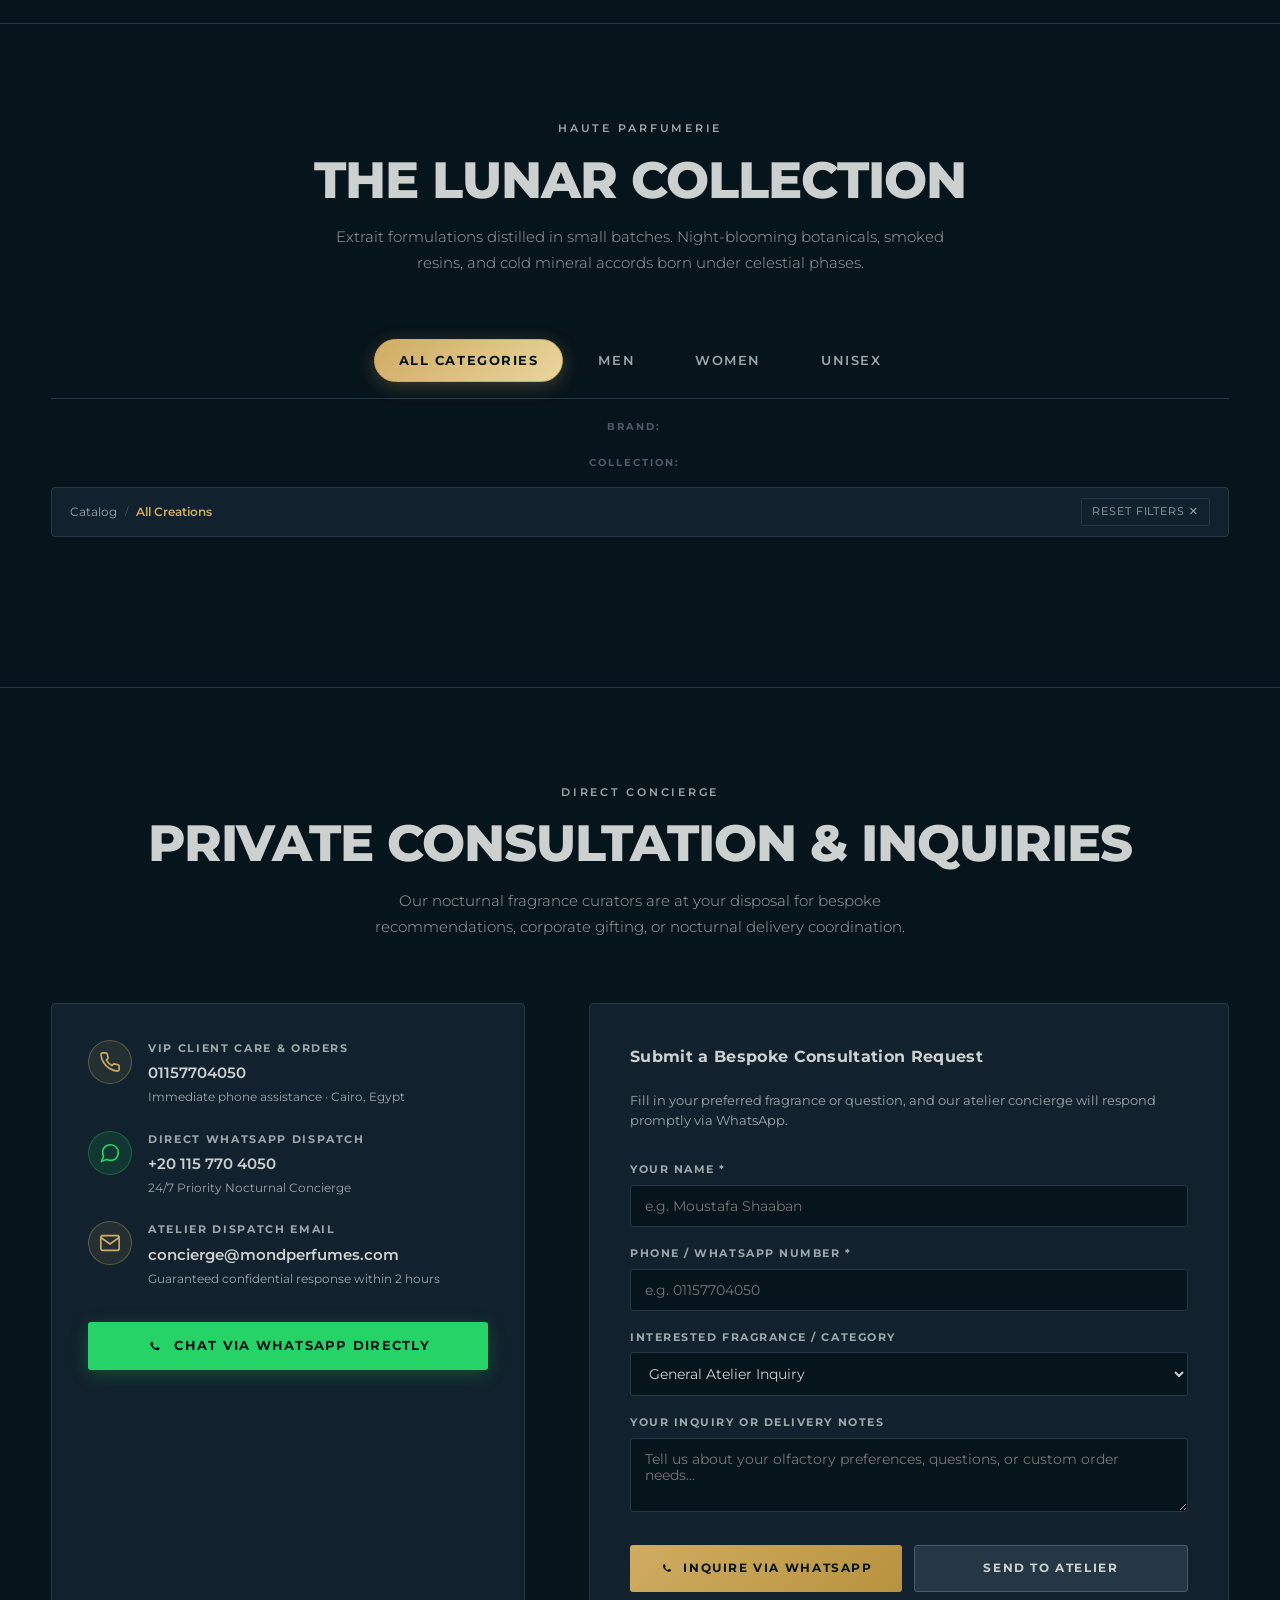
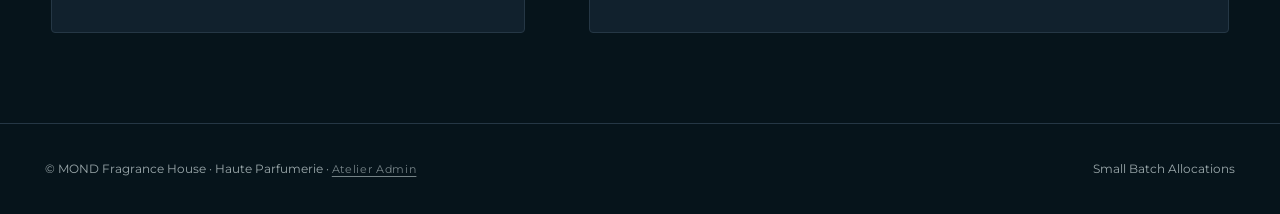
==== commit 6c6794a9: "new" ====
--- a/index.html
+++ b/index.html
@@ -15,14 +15,14 @@
       }
     }
   </script>
-  <link rel="stylesheet" href="styles.css?v=3.0">
+  <link rel="stylesheet" href="styles.css?v=4.0">
   <!-- Supabase JS Client & Realtime Layer -->
   <script src="https://cdn.jsdelivr.net/npm/@supabase/supabase-js@2"></script>
   <script src="supabase.js"></script>
 </head>
 <body>
 
-  <!-- ==================== HEADER ==================== -->
+  <!-- Header -->
   <header id="mainHeader">
     <a class="logo" href="#hero">
       <img src="logo.png?v=3.0" alt="MOND Logo" class="brand-logo-img">
@@ -32,6 +32,7 @@
     <nav class="nav-links">
       <a href="#featuredCollections">Collections</a>
       <a href="#collection">Fragrances</a>
+      <a href="#contact">Concierge</a>
       <a href="admin.html">Atelier Admin</a>
     </nav>
 
@@ -50,16 +51,19 @@
     </div>
   </header>
 
-  <!-- ==================== HERO (3D MOON AS LETTER 'O') ==================== -->
+  <!-- Hero -->
   <section id="hero">
+    <!-- Modular luxury perfume visual layer (prepared for instant image asset swap) -->
+    <div class="hero-bg-visual" id="heroBgVisual"></div>
+    <div class="hero-bg-overlay"></div>
     <h1 id="word0" class="hero-el" aria-label="MOND">
-      <span class="hero-char" aria-hidden="true">M</span>
+      <span class="hero-char gold-text" aria-hidden="true">M</span>
       <span class="hero-moon-slot" id="moonSlot" aria-hidden="true">
         <div class="moon-flare" id="flare"></div>
         <canvas id="gl"></canvas>
       </span>
-      <span class="hero-char" aria-hidden="true">N</span>
-      <span class="hero-char" aria-hidden="true">D</span>
+      <span class="hero-char gold-text" aria-hidden="true">N</span>
+      <span class="hero-char gold-text" aria-hidden="true">D</span>
     </h1>
     <div id="eyebrow" class="hero-el">Lunar Essence · Haute Parfumerie</div>
     <canvas id="dust"></canvas>
@@ -70,7 +74,7 @@
     </a>
   </section>
 
-  <!-- ==================== 1. SCROLLING BRAND LOGO MARQUEE ==================== -->
+  <!-- Brand Marquee -->
   <section class="brand-marquee-section" id="brandMarquee" aria-label="Authentic Luxury Perfume Houses">
     <div class="marquee-viewport">
       <div class="marquee-track" id="marqueeTrack">
@@ -327,7 +331,7 @@
     </div>
   </section>
 
-  <!-- ==================== 2. ICON-BASED FEATURED COLLECTIONS ==================== -->
+  <!-- Featured Collections -->
   <section class="featured-collections-section" id="featuredCollections" aria-label="Explore Perfume Categories">
     <div class="section-wrap">
       <div class="section-header">
@@ -624,7 +628,7 @@
     </div>
   </section>
 
-  <!-- ==================== MAIN FRAGRANCES SHOWCASE ==================== -->
+  <!-- Fragrances -->
   <main id="collection">
     <div class="section-wrap">
       <div class="section-header">
@@ -633,13 +637,147 @@
         <p class="section-desc">Extrait formulations distilled in small batches. Night-blooming botanicals, smoked resins, and cold mineral accords born under celestial phases.</p>
       </div>
 
+      <!-- 3-Tier Multi-Level Catalog Hierarchy Selector -->
+      <div class="catalog-hierarchy" id="catalogHierarchy">
+        <!-- Tier 1: Main Category Tabs -->
+        <div class="tier1-tabs" id="tier1Tabs">
+          <button type="button" class="tier1-tab active" data-tier1="All">All Categories</button>
+          <button type="button" class="tier1-tab" data-tier1="Men">Men</button>
+          <button type="button" class="tier1-tab" data-tier1="Women">Women</button>
+          <button type="button" class="tier1-tab" data-tier1="Unisex">Unisex</button>
+        </div>
+
+        <!-- Tier 2: Brands Filter Bar -->
+        <div class="tier2-brands-wrap" id="tier2BrandsWrap">
+          <span class="tier-label">Brand:</span>
+          <div id="tier2BrandsList" style="display:inline-flex; gap:8px; flex-wrap:wrap;"></div>
+        </div>
+
+        <!-- Tier 3: Collections & Seasons -->
+        <div class="tier3-collections-wrap" id="tier3CollectionsWrap">
+          <span class="tier-label">Collection:</span>
+          <div id="tier3CollectionsList" style="display:inline-flex; gap:8px; flex-wrap:wrap;"></div>
+        </div>
+
+        <!-- Active Breadcrumbs Bar -->
+        <div class="catalog-breadcrumbs" id="catalogBreadcrumbs">
+          <div class="breadcrumbs-path" id="breadcrumbsPath">
+            <span>Catalog</span>
+            <span class="breadcrumbs-sep">/</span>
+            <span class="breadcrumbs-active" id="breadcrumbsActiveText">All Creations</span>
+          </div>
+          <button type="button" class="breadcrumbs-reset" id="resetCatalogHierarchyBtn">Reset Filters ✕</button>
+        </div>
+      </div>
+
       <div class="fragrance-grid" id="fragranceGrid">
         <!-- Rendered dynamically via JavaScript -->
       </div>
     </div>
   </main>
 
-  <!-- ==================== MINIMAL LUXURY FOOTER ==================== -->
+  <!-- Contact Us / Concierge -->
+  <section class="contact-section" id="contact" aria-label="Atelier Concierge and Inquiries">
+    <div class="section-wrap">
+      <div class="section-header">
+        <span class="section-tag">Direct Concierge</span>
+        <h2 class="section-title">Private Consultation & Inquiries</h2>
+        <p class="section-desc">Our nocturnal fragrance curators are at your disposal for bespoke recommendations, corporate gifting, or nocturnal delivery coordination.</p>
+      </div>
+
+      <div class="contact-grid">
+        <!-- Direct Contact Cards -->
+        <div class="contact-card">
+          <div class="contact-item">
+            <div class="contact-item-icon">
+              <svg viewBox="0 0 24 24"><path d="M22 16.92v3a2 2 0 0 1-2.18 2 19.79 19.79 0 0 1-8.63-3.07 19.5 19.5 0 0 1-6-6 19.79 19.79 0 0 1-3.07-8.67A2 2 0 0 1 4.11 2h3a2 2 0 0 1 2 1.72 12.84 12.84 0 0 0 .7 2.81 2 2 0 0 1-.45 2.11L8.09 9.91a16 16 0 0 0 6 6l1.27-1.27a2 2 0 0 1 2.11-.45 12.84 12.84 0 0 0 2.81.7A2 2 0 0 1 22 16.92z"/></svg>
+            </div>
+            <div>
+              <div class="contact-item-title">VIP Client Care & Orders</div>
+              <div class="contact-item-val"><a href="tel:01157704050">01157704050</a></div>
+              <div style="font-size:12px; color:var(--text-secondary); margin-top:2px;">Immediate phone assistance · Cairo, Egypt</div>
+            </div>
+          </div>
+
+          <div class="contact-item">
+            <div class="contact-item-icon" style="background:rgba(37,211,102,0.12); border-color:rgba(37,211,102,0.3); color:#25D366;">
+              <svg viewBox="0 0 24 24"><path d="M21 11.5a8.38 8.38 0 0 1-.9 3.8 8.5 8.5 0 0 1-7.6 4.7 8.38 8.38 0 0 1-3.8-.9L3 21l1.9-5.7a8.38 8.38 0 0 1-.9-3.8 8.5 8.5 0 0 1 4.7-7.6 8.38 8.38 0 0 1 3.8-.9h.5a8.48 8.48 0 0 1 8 8v.5z"/></svg>
+            </div>
+            <div>
+              <div class="contact-item-title">Direct WhatsApp Dispatch</div>
+              <div class="contact-item-val"><a href="https://wa.me/201157704050" target="_blank" rel="noopener">+20 115 770 4050</a></div>
+              <div style="font-size:12px; color:var(--text-secondary); margin-top:2px;">24/7 Priority Nocturnal Concierge</div>
+            </div>
+          </div>
+
+          <div class="contact-item">
+            <div class="contact-item-icon">
+              <svg viewBox="0 0 24 24"><path d="M4 4h16c1.1 0 2 .9 2 2v12c0 1.1-.9 2-2 2H4c-1.1 0-2-.9-2-2V6c0-1.1.9-2 2-2z"/><polyline points="22,6 12,13 2,6"/></svg>
+            </div>
+            <div>
+              <div class="contact-item-title">Atelier Dispatch Email</div>
+              <div class="contact-item-val"><a href="mailto:concierge@mondperfumes.com">concierge@mondperfumes.com</a></div>
+              <div style="font-size:12px; color:var(--text-secondary); margin-top:2px;">Guaranteed confidential response within 2 hours</div>
+            </div>
+          </div>
+
+          <a href="https://wa.me/201157704050?text=%D9%85%D8%B1%D8%AD%D8%A8%D8%A7%D9%8B%20%D9%81%D8%B1%D9%8A%D9%82%20MOND%D8%8C%20%D8%A3%D9%88%D8%AF%20%D8%A7%D9%84%D8%A7%D8%B3%D8%AA%D9%81%D8%B3%D8%A7%D8%B1%20%D8%B9%D9%86%20%D8%AA%D8%B4%D9%83%D9%8A%D9%84%D8%A9%20%D8%A7%D9%84%D8%B9%D8%B7%D9%88%D8%B1" target="_blank" rel="noopener" class="concierge-wa-btn">
+            <svg viewBox="0 0 24 24"><path d="M17.472 14.382c-.301-.15-1.781-.879-2.056-.98-.276-.1-.476-.15-.677.15-.2.301-.777.98-.952 1.18-.175.201-.351.226-.652.075-.301-.15-1.27-.468-2.42-1.493-.895-.798-1.5-1.785-1.675-2.086-.176-.301-.019-.464.132-.614.136-.135.301-.351.452-.527.15-.175.2-.301.3-.501.1-.2.05-.376-.025-.526-.075-.15-.677-1.632-.927-2.234-.244-.587-.492-.507-.677-.516-.175-.009-.376-.01-.577-.01-.2 0-.526.075-.802.376-.275.301-1.053 1.029-1.053 2.509 0 1.48 1.078 2.909 1.229 3.11.15.201 2.122 3.24 5.141 4.544.718.31 1.279.496 1.716.634.721.23 1.377.197 1.895.12.578-.087 1.781-.728 2.032-1.431.25-.702.25-1.304.175-1.43-.075-.126-.276-.201-.577-.352z"/></svg>
+            <span>Chat via WhatsApp Directly</span>
+          </a>
+        </div>
+
+        <!-- Interactive Concierge Form -->
+        <form class="inquiry-form" id="conciergeInquiryForm">
+          <div style="font-size:16px; font-weight:700; color:var(--text-primary); margin-bottom:4px; letter-spacing:0.02em;">
+            Submit a Bespoke Consultation Request
+          </div>
+          <div style="font-size:12.5px; color:var(--text-secondary); margin-bottom:12px;">
+            Fill in your preferred fragrance or question, and our atelier concierge will respond promptly via WhatsApp.
+          </div>
+
+          <div class="inquiry-field">
+            <label for="inqName">Your Name *</label>
+            <input type="text" id="inqName" placeholder="e.g. Moustafa Shaaban" required>
+          </div>
+
+          <div class="inquiry-field">
+            <label for="inqPhone">Phone / WhatsApp Number *</label>
+            <input type="tel" id="inqPhone" placeholder="e.g. 01157704050" required>
+          </div>
+
+          <div class="inquiry-field">
+            <label for="inqFragrance">Interested Fragrance / Category</label>
+            <select id="inqFragrance">
+              <option value="General Inquiry">General Atelier Inquiry</option>
+              <option value="Eclipse Noir (Men / Winter)">Eclipse Noir (Men · Winter)</option>
+              <option value="Silver Crater (Unisex / Summer)">Silver Crater (Unisex · Summer)</option>
+              <option value="Mare Tranquillitatis (Women / Summer)">Mare Tranquillitatis (Women · Summer)</option>
+              <option value="Lunar Oud (Niche / Unisex)">Lunar Oud (Niche · Royal Reserve)</option>
+              <option value="Bespoke Private Formulation">Bespoke Private Formulation</option>
+            </select>
+          </div>
+
+          <div class="inquiry-field">
+            <label for="inqMessage">Your Inquiry or Delivery Notes</label>
+            <textarea id="inqMessage" rows="3" placeholder="Tell us about your olfactory preferences, questions, or custom order needs..."></textarea>
+          </div>
+
+          <div class="inquiry-cta-row">
+            <button type="button" class="inquiry-wa-btn" id="inqSubmitWhatsApp">
+              <svg viewBox="0 0 24 24" style="width:16px;height:16px;fill:currentColor;"><path d="M17.472 14.382c-.301-.15-1.781-.879-2.056-.98-.276-.1-.476-.15-.677.15-.2.301-.777.98-.952 1.18-.175.201-.351.226-.652.075-.301-.15-1.27-.468-2.42-1.493-.895-.798-1.5-1.785-1.675-2.086-.176-.301-.019-.464.132-.614.136-.135.301-.351.452-.527.15-.175.2-.301.3-.501.1-.2.05-.376-.025-.526-.075-.15-.677-1.632-.927-2.234-.244-.587-.492-.507-.677-.516-.175-.009-.376-.01-.577-.01-.2 0-.526.075-.802.376-.275.301-1.053 1.029-1.053 2.509 0 1.48 1.078 2.909 1.229 3.11.15.201 2.122 3.24 5.141 4.544.718.31 1.279.496 1.716.634.721.23 1.377.197 1.895.12.578-.087 1.781-.728 2.032-1.431.25-.702.25-1.304.175-1.43-.075-.126-.276-.201-.577-.352z"/></svg>
+              <span>Inquire via WhatsApp</span>
+            </button>
+            <button type="submit" class="inquiry-submit-btn" id="inqSubmitAtelier">
+              <span>Send to Atelier</span>
+            </button>
+          </div>
+        </form>
+      </div>
+    </div>
+  </section>
+
+  <!-- Footer -->
   <footer>
     <div class="section-wrap" style="padding: 36px clamp(20px, 3.5vw, 48px);">
       <div class="footer-bottom" style="padding-top:0; border-top:0;">
@@ -649,7 +787,7 @@
     </div>
   </footer>
 
-  <!-- ==================== MOBILE NAVIGATION DRAWER ==================== -->
+  <!-- Mobile Nav Drawer -->
   <div class="mobile-nav-backdrop" id="mobileNavBackdrop" style="display: none;" aria-hidden="true">
     <nav class="mobile-nav-panel" id="mobileNavPanel" role="dialog" aria-label="Mobile Navigation">
       <div class="mobile-nav-header">
@@ -668,6 +806,10 @@
           <span>Haute Fragrances</span>
           <span class="mobile-nav-arrow">›</span>
         </a>
+        <a href="#contact" class="mobile-nav-link">
+          <span>Concierge & Inquiries</span>
+          <span class="mobile-nav-arrow">›</span>
+        </a>
         <a href="checkout.html" class="mobile-nav-link">
           <span>Private Checkout</span>
           <span class="mobile-nav-arrow">›</span>
@@ -683,7 +825,7 @@
     </nav>
   </div>
 
-  <!-- ==================== QUICK-VIEW MODAL ==================== -->
+  <!-- Quick-view Modal -->
   <div class="modal-backdrop" id="quickModal" aria-hidden="true">
     <div class="modal-card">
       <button class="modal-close" id="modalClose" aria-label="Close modal">✕</button>
@@ -732,7 +874,7 @@
     </div>
   </div>
 
-  <!-- ==================== SLIDE-OUT SHOPPING BAG DRAWER ==================== -->
+  <!-- Bag Drawer -->
   <div class="cart-backdrop" id="cartBackdrop" aria-hidden="true">
     <aside class="cart-drawer" id="cartDrawer" role="dialog" aria-label="Shopping Bag">
       <div class="cart-header">
@@ -764,11 +906,11 @@
     <div class="toast-msg" id="toastMsg">Added to bag</div>
   </div>
 
-  <!-- ==================== THREE.JS & APP SCRIPT ==================== -->
+  <!-- Application Script -->
   <script type="module">
     import * as THREE from 'three';
 
-    // 1. DATA ARCHITECTURE & STORAGE SYNC
+    // Catalog data & cache
     const STORAGE_KEY = 'mond_products_v1';
     const CART_KEY = 'mond_cart_v1';
 
@@ -776,6 +918,9 @@
       {
         id: 'eclipse-noir',
         name: 'Eclipse Noir',
+        brand: 'MOND Atelier',
+        mainCategory: 'Men',
+        collection: 'Winter',
         concentration: 'Extrait de Parfum',
         categories: ['Men', 'Winter', 'Best sellers', 'All perfumes'],
         tag: 'Men, Winter, Best sellers',
@@ -793,6 +938,9 @@
       {
         id: 'silver-crater',
         name: 'Silver Crater',
+        brand: 'MOND Atelier',
+        mainCategory: 'Unisex',
+        collection: 'Summer',
         concentration: 'Eau de Parfum Intense',
         categories: ['Unisex', 'Summer', 'Best sellers', 'All perfumes'],
         tag: 'Unisex, Summer, Best sellers',
@@ -810,6 +958,9 @@
       {
         id: 'mare-tranquillitatis',
         name: 'Mare Tranquillitatis',
+        brand: 'MOND Atelier',
+        mainCategory: 'Women',
+        collection: 'Summer',
         concentration: 'Extrait de Parfum',
         categories: ['Women', 'Summer', 'All perfumes'],
         tag: 'Women, Summer, All perfumes',
@@ -827,6 +978,9 @@
       {
         id: 'lunar-oud',
         name: 'Lunar Oud',
+        brand: 'MOND Atelier',
+        mainCategory: 'Unisex',
+        collection: 'Niche',
         concentration: 'Royal Reserve Extrait',
         categories: ['Niche', 'Winter', 'Unisex', 'All perfumes'],
         tag: 'Niche, Winter, Unisex, Royal Reserve',
@@ -840,27 +994,122 @@
         },
         img: 'items/da39d9fc-b0aa-42b3-a808-1d5923b35ebd.JPG',
         fallback: 'https://images.unsplash.com/photo-1523293182086-7651a899d37f?auto=format&fit=crop&w=800&q=85'
+      },
+      {
+        id: 'sauvage-elixir',
+        name: 'Sauvage Elixir',
+        brand: 'Dior',
+        mainCategory: 'Men',
+        collection: 'Winter',
+        concentration: 'Parfum Concentré',
+        categories: ['Men', 'Winter', 'Best sellers', 'All perfumes'],
+        tag: 'Dior, Men, Winter, Reserve',
+        prices: { 50: 190, 100: 275 },
+        inStock: true,
+        description: 'An extraordinarily concentrated fragrance steeped in the iconic freshness of Sauvage with an intoxicating heart of spices, a custom lavender essence, and rich ambery woods.',
+        pyramid: {
+          top: 'Cinnamon, Nutmeg, Cardamom, Grapefruit',
+          heart: 'Lavender Nyons AOC, Frankincense',
+          base: 'Licorice, Sandalwood, Amber, Patchouli'
+        },
+        img: 'items/adee3ca2-7e4d-4b58-b088-80c84a62d729.JPG',
+        fallback: 'https://images.unsplash.com/photo-1594035910387-fea47794261f?auto=format&fit=crop&w=800&q=85'
+      },
+      {
+        id: 'tobacco-vanille',
+        name: 'Tobacco Vanille',
+        brand: 'Tom Ford',
+        mainCategory: 'Unisex',
+        collection: 'Niche',
+        concentration: 'Eau de Parfum',
+        categories: ['Unisex', 'Winter', 'Niche', 'All perfumes'],
+        tag: 'Tom Ford, Unisex, Niche',
+        prices: { 50: 210, 100: 310 },
+        inStock: true,
+        description: 'Opulent, warm, and iconic. Reminiscent of an English gentlemens club, blended with rich spices, creamy tonka bean, vanilla, cocoa, dry fruit accords, and sweet wood sap.',
+        pyramid: {
+          top: 'Tobacco Leaf, Spicy Accords',
+          heart: 'Tonka Bean, Tobacco Blossom, Vanilla, Cacao',
+          base: 'Dry Fruit Accord, Rich Wood Sap'
+        },
+        img: 'items/d755243f-03e3-4c35-851c-ac3dd978e7d4.JPG',
+        fallback: 'https://images.unsplash.com/photo-1541643600914-78b084683601?auto=format&fit=crop&w=800&q=85'
+      },
+      {
+        id: 'aventus-millesime',
+        name: 'Aventus',
+        brand: 'Creed',
+        mainCategory: 'Men',
+        collection: 'Summer',
+        concentration: 'Millesime Extrait',
+        categories: ['Men', 'Summer', 'Best sellers', 'All perfumes'],
+        tag: 'Creed, Men, Summer, Best sellers',
+        prices: { 50: 225, 100: 330 },
+        inStock: true,
+        description: 'Celebrating strength, power, and success. Opening with crisp lemon and blackcurrant before evolving into birch, patchouli, and clean Moroccan jasmine resting on oakmoss.',
+        pyramid: {
+          top: 'Lemon, Pink Pepper, Apple, Blackcurrant',
+          heart: 'Pineapple, Jasmine, Indonesian Patchouli',
+          base: 'Birch, Ambergris, Cedarwood, Oakmoss'
+        },
+        img: 'items/dc40686c-4a98-45fc-a82b-0dad0c78b08d.JPG',
+        fallback: 'https://images.unsplash.com/photo-1592945403244-b3fbafd7f539?auto=format&fit=crop&w=800&q=85'
+      },
+      {
+        id: 'ani-extrait',
+        name: 'Ani Extrait',
+        brand: 'Nishane',
+        mainCategory: 'Unisex',
+        collection: 'Winter',
+        concentration: 'Extrait de Parfum',
+        categories: ['Unisex', 'Winter', 'Niche', 'All perfumes'],
+        tag: 'Nishane, Unisex, Niche',
+        prices: { 50: 185, 100: 265 },
+        inStock: true,
+        description: 'A romantic and calm perfume conceived under an ancient medieval metropolis. A world-famous vanilla accord crowned with radiant bergamot, green notes, blue ginger, and creamy sandalwood.',
+        pyramid: {
+          top: 'Bergamot, Green Notes, Blue Ginger, Pink Pepper',
+          heart: 'Blackcurrant, Turkish Rose, Cardamom',
+          base: 'Patchouli, Cedarwood, Vanilla, Benzoin, Ambergris'
+        },
+        img: 'items/da39d9fc-b0aa-42b3-a808-1d5923b35ebd.JPG',
+        fallback: 'https://images.unsplash.com/photo-1523293182086-7651a899d37f?auto=format&fit=crop&w=800&q=85'
       }
     ];
 
     function getStoredProducts() {
       try {
         const raw = localStorage.getItem(STORAGE_KEY);
-        if (!raw) {
-          localStorage.setItem(STORAGE_KEY, JSON.stringify(DEFAULT_FRAGRANCES));
-          return DEFAULT_FRAGRANCES;
-        }
-        const parsed = JSON.parse(raw);
-        if (Array.isArray(parsed) && parsed.length > 0) return parsed;
-        localStorage.setItem(STORAGE_KEY, JSON.stringify(DEFAULT_FRAGRANCES));
-        return DEFAULT_FRAGRANCES;
+        let list = DEFAULT_FRAGRANCES;
+        if (raw) {
+          try {
+            const parsed = JSON.parse(raw);
+            if (Array.isArray(parsed) && parsed.length > 0) {
+              list = parsed;
+            }
+          } catch (e) {}
+        }
+        // Normalize products with 3-tier attributes
+        return list.map(item => {
+          const cats = Array.isArray(item.categories) ? item.categories : (item.tag ? item.tag.split(',').map(s => s.trim()) : []);
+          const mainCat = item.mainCategory || (cats.some(c => c.toLowerCase() === 'men') ? 'Men' : (cats.some(c => c.toLowerCase() === 'women') ? 'Women' : 'Unisex'));
+          const brand = item.brand || 'MOND Atelier';
+          const coll = item.collection || (cats.find(c => ['Summer', 'Winter', 'Niche', 'Best sellers', 'Royal Reserve'].includes(c)) || 'Signature');
+          return {
+            ...item,
+            brand,
+            mainCategory: mainCat,
+            collection: coll,
+            categories: cats
+          };
+        });
       } catch (e) {
         console.error('Error reading catalog:', e);
         return DEFAULT_FRAGRANCES;
       }
     }
 
-    // Helper: Graceful image fallback
+    // Image fallback helper
     function handleImageFallback(imgEl, fallbackUrl) {
       imgEl.onerror = () => {
         imgEl.onerror = null;
@@ -868,11 +1117,11 @@
       };
     }
 
-    // Set Copyright Year
+    // Copyright
     const yearEl = document.getElementById('year');
     if (yearEl) yearEl.textContent = new Date().getFullYear();
 
-    // 2. TOAST NOTIFICATION
+    // Toast notifications
     const toast = document.getElementById('toast');
     const toastMsg = document.getElementById('toastMsg');
     let toastTimeout = null;
@@ -886,7 +1135,7 @@
       }, 3000);
     };
 
-    // 3. CART ARCHITECTURE & SLIDE-OUT DRAWER
+    // Bag drawer
     const bagBadge = document.getElementById('bagBadge');
     const cartBackdrop = document.getElementById('cartBackdrop');
     const cartDrawer = document.getElementById('cartDrawer');
@@ -910,7 +1159,7 @@
       const serialized = JSON.stringify(cart);
       localStorage.setItem('mond_cart_v1', serialized);
       localStorage.setItem('mond_cart', serialized);
-      renderCartUI();
+      renderCart();
     }
 
     function syncCartWithCatalog() {
@@ -941,11 +1190,11 @@
       if (changed) {
         saveCart(cart);
       } else {
-        renderCartUI();
-      }
-    }
-
-    function renderCartUI() {
+        renderCart();
+      }
+    }
+
+    function renderCart() {
       const cart = getStoredCart();
       const totalItems = cart.reduce((acc, item) => acc + item.qty, 0);
       const subtotal = cart.reduce((acc, item) => acc + (item.price * item.qty), 0);
@@ -1014,7 +1263,7 @@
       cartBackdrop.classList.add('open');
       cartBackdrop.setAttribute('aria-hidden', 'false');
       document.body.style.overflow = 'hidden';
-      renderCartUI();
+      renderCart();
     }
 
     function closeCartDrawer() {
@@ -1029,7 +1278,7 @@
       if (e.target === cartBackdrop) closeCartDrawer();
     });
 
-    // 3A-2. MOBILE NAVIGATION CONTROLS
+    // Mobile navigation
     const mobileMenuBtn = document.getElementById('mobileMenuBtn');
     const mobileNavBackdrop = document.getElementById('mobileNavBackdrop');
     const mobileNavClose = document.getElementById('mobileNavClose');
@@ -1084,7 +1333,7 @@
       }, 700);
     });
 
-    // 3B. ANIMATED FLY-TO-CART EFFECT (DYNAMIC PRODUCT IMAGE TRANSITION)
+    // Fly-to-bag curve animation
     function animateFlyToCart(sourceImgEl, onComplete) {
       if (!sourceImgEl || !bagBtn) {
         if (typeof onComplete === 'function') onComplete();
@@ -1194,41 +1443,179 @@
       return true;
     }
 
-    // 4. RENDER CATALOG SHOWCASE (DYNAMIC FROM LOCALSTORAGE + COLLECTION FILTER)
+    // Catalog rendering & 3-tier hierarchy filtering
     const grid = document.getElementById('fragranceGrid');
     const activeSizes = {}; // tracks selected 50ml / 100ml size per item id
     let activeCollectionFilter = null;
 
-    function renderProductGrid() {
+    let tier1Category = 'All'; // 'All' | 'Men' | 'Women' | 'Unisex'
+    let tier2Brand = 'All';    // 'All' | Brand Name
+    let tier3Collection = 'All'; // 'All' | Collection Name
+
+    const tier1Tabs = document.querySelectorAll('.tier1-tab');
+    const tier2BrandsList = document.getElementById('tier2BrandsList');
+    const tier3CollectionsList = document.getElementById('tier3CollectionsList');
+    const breadcrumbsActiveText = document.getElementById('breadcrumbsActiveText');
+    const resetCatalogHierarchyBtn = document.getElementById('resetCatalogHierarchyBtn');
+
+    function updateCatalogHierarchyUI() {
       const allFragrances = getStoredProducts();
-      const isAllCategory = !activeCollectionFilter || activeCollectionFilter.toLowerCase().trim() === 'all perfumes' || activeCollectionFilter.toLowerCase().trim() === 'all';
-      const fragrances = isAllCategory
+
+      // Update Tier 1 Tabs UI
+      tier1Tabs.forEach(tab => {
+        tab.classList.toggle('active', tab.dataset.tier1 === tier1Category);
+      });
+
+      // Filter products by Tier 1 to get available brands
+      const tier1Products = tier1Category === 'All'
         ? allFragrances
-        : allFragrances.filter(item => {
-            const filterTag = activeCollectionFilter.toLowerCase().trim();
-            // Check categories array if present
-            if (Array.isArray(item.categories)) {
-              if (item.categories.some(c => {
-                const lc = String(c).toLowerCase().trim();
-                return lc === filterTag || lc.includes(filterTag) || filterTag.includes(lc);
-              })) return true;
-            }
-            // Check tag string (comma-separated or single)
-            const itemTag = (item.tag || '').toLowerCase();
-            const tagsList = itemTag.split(',').map(s => s.trim());
-            if (tagsList.some(t => t === filterTag || t.includes(filterTag) || filterTag.includes(t))) return true;
-            // Fallback match by name or concentration or description
-            return (item.concentration || '').toLowerCase().includes(filterTag) ||
-                   (item.name || '').toLowerCase().includes(filterTag);
+        : allFragrances.filter(p => {
+            const cat = (p.mainCategory || '').toLowerCase();
+            const t1 = tier1Category.toLowerCase();
+            const inArr = Array.isArray(p.categories) && p.categories.some(c => c.toLowerCase() === t1);
+            return cat === t1 || inArr;
           });
+
+      // Collect unique brands in this Tier 1
+      const brandSet = new Set();
+      tier1Products.forEach(p => {
+        if (p.brand) brandSet.add(p.brand.trim());
+      });
+      const brands = ['All', ...Array.from(brandSet)];
+
+      // Render Tier 2 Brand Chips
+      if (tier2BrandsList) {
+        tier2BrandsList.innerHTML = brands.map(b => `
+          <button type="button" class="tier2-chip ${tier2Brand === b ? 'active' : ''}" data-brand="${b}">
+            ${b === 'All' ? 'All Houses' : b}
+          </button>
+        `).join('');
+
+        tier2BrandsList.querySelectorAll('.tier2-chip').forEach(chip => {
+          chip.addEventListener('click', () => {
+            tier2Brand = chip.dataset.brand;
+            updateCatalogHierarchyUI();
+            renderProducts();
+          });
+        });
+      }
+
+      // Filter products by Tier 1 & Tier 2 to get available collections
+      const tier2Products = tier2Brand === 'All'
+        ? tier1Products
+        : tier1Products.filter(p => (p.brand || 'MOND Atelier').toLowerCase() === tier2Brand.toLowerCase());
+
+      const collSet = new Set();
+      tier2Products.forEach(p => {
+        if (p.collection && p.collection !== 'Signature') collSet.add(p.collection.trim());
+        if (Array.isArray(p.categories)) {
+          p.categories.forEach(c => {
+            if (['Summer', 'Winter', 'Niche', 'Best sellers', 'Royal Reserve'].includes(c)) collSet.add(c);
+          });
+        }
+      });
+      const collections = ['All', ...Array.from(collSet)];
+
+      // Render Tier 3 Collection Pills
+      if (tier3CollectionsList) {
+        tier3CollectionsList.innerHTML = collections.map(c => `
+          <button type="button" class="tier3-pill ${tier3Collection === c ? 'active' : ''}" data-collection="${c}">
+            ${c === 'All' ? 'All Collections' : c}
+          </button>
+        `).join('');
+
+        tier3CollectionsList.querySelectorAll('.tier3-pill').forEach(pill => {
+          pill.addEventListener('click', () => {
+            tier3Collection = pill.dataset.collection;
+            updateCatalogHierarchyUI();
+            renderProducts();
+          });
+        });
+      }
+
+      // Update Breadcrumbs
+      if (breadcrumbsActiveText) {
+        const parts = [];
+        if (tier1Category !== 'All') parts.push(tier1Category);
+        if (tier2Brand !== 'All') parts.push(tier2Brand);
+        if (tier3Collection !== 'All') parts.push(tier3Collection);
+        if (activeCollectionFilter) parts.push(activeCollectionFilter);
+        breadcrumbsActiveText.textContent = parts.length > 0 ? parts.join(' › ') : 'All Creations';
+      }
+    }
+
+    tier1Tabs.forEach(tab => {
+      tab.addEventListener('click', () => {
+        tier1Category = tab.dataset.tier1;
+        tier2Brand = 'All';
+        tier3Collection = 'All';
+        updateCatalogHierarchyUI();
+        renderProducts();
+      });
+    });
+
+    if (resetCatalogHierarchyBtn) {
+      resetCatalogHierarchyBtn.addEventListener('click', () => {
+        tier1Category = 'All';
+        tier2Brand = 'All';
+        tier3Collection = 'All';
+        activeCollectionFilter = null;
+        updateCatalogHierarchyUI();
+        if (collectionFilterBar) collectionFilterBar.classList.remove('visible');
+        categoryCardItems.forEach(c => c.classList.remove('active'));
+        renderProducts();
+      });
+    }
+
+    function renderProducts() {
+      const allFragrances = getStoredProducts();
+
+      const fragrances = allFragrances.filter(item => {
+        // Tier 1 check
+        if (tier1Category !== 'All') {
+          const itemCat = (item.mainCategory || '').toLowerCase();
+          const t1 = tier1Category.toLowerCase();
+          const inCategories = Array.isArray(item.categories) && item.categories.some(c => c.toLowerCase() === t1);
+          if (itemCat !== t1 && !inCategories) return false;
+        }
+
+        // Tier 2 check (Brand)
+        if (tier2Brand !== 'All') {
+          const itemBrand = (item.brand || 'MOND Atelier').toLowerCase();
+          if (itemBrand !== tier2Brand.toLowerCase()) return false;
+        }
+
+        // Tier 3 check (Collection)
+        if (tier3Collection !== 'All') {
+          const t3 = tier3Collection.toLowerCase();
+          const itemColl = (item.collection || '').toLowerCase();
+          const inTags = (item.tag || '').toLowerCase().includes(t3);
+          const inCategories = Array.isArray(item.categories) && item.categories.some(c => c.toLowerCase().includes(t3));
+          if (itemColl !== t3 && !inTags && !inCategories) return false;
+        }
+
+        // Additional Category Filter bar check (if activated from featured collections)
+        if (activeCollectionFilter) {
+          const filterTag = activeCollectionFilter.toLowerCase().trim();
+          if (filterTag !== 'all' && filterTag !== 'all perfumes') {
+            const inCats = Array.isArray(item.categories) && item.categories.some(c => c.toLowerCase().includes(filterTag));
+            const inTags = (item.tag || '').toLowerCase().includes(filterTag);
+            const inName = (item.name || '').toLowerCase().includes(filterTag);
+            if (!inCats && !inTags && !inName) return false;
+          }
+        }
+
+        return true;
+      });
 
       grid.innerHTML = '';
 
       if (fragrances.length === 0) {
         grid.innerHTML = `
-          <div class="empty-catalog">
-            <h3>${activeCollectionFilter ? `No "${activeCollectionFilter}" Formulations Found` : 'No Formulations Available'}</h3>
-            <p>${activeCollectionFilter ? 'Try selecting "All perfumes" or resetting the category filter to view all creations.' : 'The atelier is currently preparing next lunar macerations. Visit the <a href="admin.html" class="admin-link">Admin Portal</a> to configure fragrances.'}</p>
+          <div class="empty-catalog" style="grid-column: 1 / -1; text-align: center; padding: 48px 20px;">
+            <h3 style="font-size:20px; font-weight:700; color:var(--text-primary); margin-bottom:8px;">No Formulations Found</h3>
+            <p style="color:var(--text-secondary); margin-bottom:18px;">No fragrances match your selected category, brand, or collection filter.</p>
+            <button type="button" class="breadcrumbs-reset" style="padding:8px 18px; font-size:12px;" onclick="document.getElementById('resetCatalogHierarchyBtn').click()">Reset All Filters ✕</button>
           </div>
         `;
         return;
@@ -1241,7 +1628,7 @@
 
         const card = document.createElement('article');
         card.className = 'perfume-card';
-        card.style.animationDelay = `${index * 60}ms`;
+        card.style.animationDelay = `${index * 50}ms`;
         card.innerHTML = `
           <div class="card-media" data-id="${item.id}">
             <span class="card-badge ${isAvailable ? '' : 'sold-out'}">
@@ -1251,6 +1638,7 @@
             <button class="card-quick-btn" type="button">Discover Scent</button>
           </div>
           <div class="card-body">
+            <div class="card-brand">${item.brand || 'MOND Atelier'}</div>
             <div class="card-header">
               <h3 class="card-title">${item.name}</h3>
               <span class="card-price" id="price-${item.id}">${item.prices[currentSize].toLocaleString()}</span>
@@ -1331,17 +1719,31 @@
       });
     }
 
-    // 4B. FEATURED COLLECTIONS FILTER LOGIC & MOTIONS INTERACTIVITY
+    // Category filtering
     const categoryCardItems = document.querySelectorAll('.category-card-item[data-category]');
     const collectionFilterBar = document.getElementById('collectionFilterBar');
     const activeFilterName = document.getElementById('activeFilterName');
     const resetCollectionFilterBtn = document.getElementById('resetCollectionFilterBtn');
 
-    function setCollectionFilter(categoryName, displayTitle) {
-      if (!categoryName || categoryName === 'All perfumes' || activeCollectionFilter === categoryName) {
+    function setCategoryFilter(categoryName, displayTitle) {
+      if (!categoryName || categoryName === 'All perfumes') {
+        tier1Category = 'All';
+        tier2Brand = 'All';
+        tier3Collection = 'All';
         activeCollectionFilter = null;
       } else {
-        activeCollectionFilter = categoryName;
+        const lc = categoryName.toLowerCase();
+        if (['men', 'women', 'unisex'].includes(lc)) {
+          tier1Category = categoryName;
+          tier2Brand = 'All';
+          tier3Collection = 'All';
+          activeCollectionFilter = null;
+        } else if (['summer', 'winter', 'niche', 'best sellers'].includes(lc)) {
+          tier3Collection = categoryName;
+          activeCollectionFilter = null;
+        } else {
+          activeCollectionFilter = categoryName;
+        }
       }
 
       categoryCardItems.forEach(c => {
@@ -1356,7 +1758,8 @@
         collectionFilterBar.classList.remove('visible');
       }
 
-      renderProductGrid();
+      updateCatalogHierarchyUI();
+      renderProducts();
     }
 
     categoryCardItems.forEach(card => {
@@ -1365,7 +1768,7 @@
         const titleEl = card.querySelector('.category-label-title');
         const label = titleEl ? titleEl.textContent.trim() : cat;
 
-        setCollectionFilter(cat, label);
+        setCategoryFilter(cat, label);
 
         const target = document.getElementById('collection');
         if (target) {
@@ -1384,19 +1787,23 @@
 
     if (resetCollectionFilterBtn) {
       resetCollectionFilterBtn.addEventListener('click', () => {
-        setCollectionFilter(null);
+        setCategoryFilter(null);
       });
     }
 
-    // Marquee Brand Item Click -> Scroll to Collection
+    // Marquee Brand Item Click -> Scroll to Collection and filter by Brand
     document.querySelectorAll('.marquee-brand-item').forEach(brandEl => {
       brandEl.addEventListener('click', () => {
+        const brandName = brandEl.textContent.trim();
+        tier2Brand = brandName;
+        updateCatalogHierarchyUI();
+        renderProducts();
         const target = document.getElementById('collection');
         if (target) target.scrollIntoView({ behavior: 'smooth' });
       });
     });
 
-    // 5. QUICK-VIEW MODAL LOGIC
+    // Quick-view modal
     const modal = document.getElementById('quickModal');
     const modalClose = document.getElementById('modalClose');
     const modalImg = document.getElementById('modalImg');
@@ -1522,10 +1929,10 @@
       }
     });
 
-    // 6. REAL-TIME STORAGE EVENT LISTENER (SYNC WITH ADMIN.HTML)
+    // Storage events & realtime sync
     window.addEventListener('storage', (e) => {
       if (e.key === STORAGE_KEY || e.key === 'mond_products_updated' || !e.key) {
-        renderProductGrid();
+        renderProducts();
         syncCartWithCatalog();
         if (modal.classList.contains('open') && currentModalItem) {
           const fresh = getStoredProducts().find(p => p.id === currentModalItem.id);
@@ -1536,17 +1943,17 @@
           }
         }
       } else if (e.key === CART_KEY || e.key === 'mond_cart') {
-        renderCartUI();
+        renderCart();
       }
     });
 
     window.addEventListener('focus', () => {
-      renderProductGrid();
+      renderProducts();
       syncCartWithCatalog();
       if (window.MondDB && window.MondDB.fetchProducts) {
         window.MondDB.fetchProducts().then(products => {
           if (products && products.length > 0) {
-            renderProductGrid();
+            renderProducts();
             syncCartWithCatalog();
           }
         });
@@ -1554,14 +1961,74 @@
     });
 
     // Initial Catalog & Cart Render
-    renderProductGrid();
+    updateCatalogHierarchyUI();
+    renderProducts();
     syncCartWithCatalog();
+
+    // Concierge & Inquiries Form Handling
+    const inqForm = document.getElementById('conciergeInquiryForm');
+    const inqWaBtn = document.getElementById('inqSubmitWhatsApp');
+
+    function sendConciergeWhatsApp() {
+      const name = (document.getElementById('inqName')?.value || 'Patron').trim();
+      const phone = (document.getElementById('inqPhone')?.value || '').trim();
+      const fragrance = document.getElementById('inqFragrance')?.value || 'General Inquiry';
+      const msg = (document.getElementById('inqMessage')?.value || '').trim();
+
+      const waMessage = 
+`🌙 *طلب استشارة خاصة من بوتيك MOND*
+━━━━━━━━━━━━━━━━━━
+👤 *الاسم:* ${name}
+📞 *رقم الهاتف / واتساب:* ${phone || 'غير مسجل'}
+💎 *العطر / الفئة:* ${fragrance}
+📝 *تفاصيل الاستفسار:* ${msg || 'طلب استشارة خاصة وتوصيل'}
+━━━━━━━━━━━━━━━━━━
+يرجى تأكيد التواصل وتقديم الاستشارة الفورية.`;
+
+      window.open(`https://wa.me/201157704050?text=${encodeURIComponent(waMessage)}`, '_blank');
+    }
+
+    if (inqWaBtn) {
+      inqWaBtn.addEventListener('click', () => {
+        sendConciergeWhatsApp();
+      });
+    }
+
+    if (inqForm) {
+      inqForm.addEventListener('submit', async (e) => {
+        e.preventDefault();
+        const name = (document.getElementById('inqName')?.value || '').trim();
+        const phone = (document.getElementById('inqPhone')?.value || '').trim();
+        const fragrance = document.getElementById('inqFragrance')?.value || '';
+        const msg = (document.getElementById('inqMessage')?.value || '').trim();
+
+        if (!name || !phone) {
+          alert('Please enter your name and phone number.');
+          return;
+        }
+
+        const payload = {
+          client_name: name,
+          client_phone: phone,
+          fragrance,
+          message: msg,
+          status: 'pending'
+        };
+
+        if (window.MondDB && window.MondDB.createInquiry) {
+          await window.MondDB.createInquiry(payload);
+        }
+        showToast('Consultation request dispatched to Atelier Concierge');
+        sendConciergeWhatsApp();
+        inqForm.reset();
+      });
+    }
 
     // Asynchronous Supabase Fetch & Realtime Synchronizer (Zero Data Loss)
     if (window.MondDB) {
       window.MondDB.fetchProducts().then(products => {
         if (products && products.length > 0) {
-          renderProductGrid();
+          renderProducts();
           syncCartWithCatalog();
         }
       });
@@ -1569,14 +2036,14 @@
       // Subscribe to live database updates (Zero-latency inventory & formulation sync)
       window.MondDB.subscribeProducts(
         (updatedProduct) => {
-          renderProductGrid();
+          renderProducts();
           syncCartWithCatalog();
           if (modal.classList.contains('open') && currentModalItem && currentModalItem.id === updatedProduct.id) {
             openModal(updatedProduct);
           }
         },
         (deletedId) => {
-          renderProductGrid();
+          renderProducts();
           syncCartWithCatalog();
           if (modal.classList.contains('open') && currentModalItem && currentModalItem.id === deletedId) {
             closeModal();
@@ -1600,9 +2067,7 @@
       target.scrollIntoView({ behavior: 'smooth' });
     });
 
-    // =========================================================
-    // 5. THREE.JS 3D MOON HERO (INTEGRATED AS LETTER 'O' IN MOND)
-    // =========================================================
+    // Three.js 3D moon embedded in typography
     const glCanvas = document.getElementById('gl');
     const dustCanvas = document.getElementById('dust');
     const heroSection = document.getElementById('hero');
@@ -1621,7 +2086,7 @@
     tilt.add(spin);
     scene.add(planet);
 
-    // Procedural Lunar Surface Texture Generator (Guarantees Instant 3D Moon Appearance)
+    // Procedural lunar surface texture generator
     function createProceduralMoonTexture() {
       const canvas = document.createElement('canvas');
       canvas.width = 1024;
@@ -1939,7 +2404,7 @@
       p: rnd() * 6.28
     }));
 
-    // Animation Render Loop (Continuous Calm Auto-Rotation)
+    // Main render loop
     let lastNow = performance.now();
     function animate(now) {
       requestAnimationFrame(animate);
--- a/styles.css
+++ b/styles.css
@@ -23,9 +23,7 @@
 button { font: inherit; color: inherit; background: none; border: 0; cursor: pointer; }
 img { max-width: 100%; display: block; }
 
-/* =========================================================
-   1. LUXURY STICKY HEADER
-   ========================================================= */
+/* Header */
 header {
   position: fixed;
   top: 0;
@@ -153,12 +151,12 @@
   transform: scale(1.35);
 }
 
-/* Mobile Hamburger Menu Toggle Button */
+/* Hamburger toggle */
 .mobile-menu-btn {
   display: none;
 }
 
-/* Luxury Slide-in Mobile Navigation Drawer */
+/* Mobile nav drawer */
 .mobile-nav-backdrop {
   position: fixed;
   inset: 0;
@@ -285,9 +283,7 @@
   text-align: center;
 }
 
-/* =========================================================
-   2. 3D MOON HERO SECTION (STAGE 1: 3D MOON AS LETTER 'O')
-   ========================================================= */
+/* Hero (3D Moon & Typography) */
 #hero {
   position: relative;
   width: 100%;
@@ -300,6 +296,24 @@
   align-items: center;
   justify-content: center;
 }
+.hero-bg-visual {
+  position: absolute;
+  inset: 0;
+  z-index: 0;
+  background-size: cover;
+  background-position: center;
+  background-repeat: no-repeat;
+  opacity: 0.35;
+  pointer-events: none;
+  transition: opacity 0.6s ease;
+}
+.hero-bg-overlay {
+  position: absolute;
+  inset: 0;
+  z-index: 1;
+  background: radial-gradient(circle at 50% 50%, rgba(6, 20, 27, 0.35) 0%, rgba(6, 20, 27, 0.95) 100%);
+  pointer-events: none;
+}
 #hero > canvas, #hero > .hero-el {
   position: absolute;
 }
@@ -307,23 +321,27 @@
   left: 50%;
   top: 50%;
   transform: translate(-50%, -50%);
-  font-weight: 900;
-  font-size: min(20vw, 30vh);
+  font-weight: 700;
+  font-size: min(15vw, 22vh);
   line-height: 1;
-  letter-spacing: -0.02em;
+  letter-spacing: 0.04em;
   white-space: nowrap;
   color: var(--text-primary);
   z-index: 2;
   user-select: none;
   pointer-events: none;
-  filter: drop-shadow(0 20px 40px rgba(6, 20, 27, 0.8));
+  filter: drop-shadow(0 15px 35px rgba(6, 20, 27, 0.85));
   display: inline-flex;
   align-items: center;
   justify-content: center;
 }
-.hero-char {
+.hero-char, .gold-text {
   display: inline-block;
   line-height: 1;
+  background: linear-gradient(135deg, #CFAC62 0%, #F5E6BE 28%, #B8923E 55%, #E9D59E 78%, #9A7828 100%);
+  -webkit-background-clip: text;
+  -webkit-text-fill-color: transparent;
+  filter: drop-shadow(0 4px 18px rgba(184, 146, 62, 0.22));
 }
 .hero-moon-slot {
   display: inline-flex;
@@ -432,9 +450,7 @@
   100% { opacity: 0; }
 }
 
-/* =========================================================
-   3. LUXURY PERFUME SHOWCASE (GRID)
-   ========================================================= */
+/* Products grid */
 .section-wrap {
   max-width: 1360px;
   margin: 0 auto;
@@ -469,6 +485,161 @@
   margin: 0 auto;
   font-weight: 300;
   line-height: 1.7;
+}
+
+/* Multi-Level Catalog Hierarchy Bar */
+.catalog-hierarchy {
+  margin-bottom: 36px;
+  display: flex;
+  flex-direction: column;
+  gap: 16px;
+}
+
+/* Tier 1: Main Category Tabs (Men, Women, Unisex, All) */
+.tier1-tabs {
+  display: flex;
+  justify-content: center;
+  gap: 10px;
+  flex-wrap: wrap;
+  border-bottom: 1px solid var(--bg-elevated);
+  padding-bottom: 16px;
+}
+.tier1-tab {
+  padding: 10px 24px;
+  font-size: 13px;
+  font-weight: 600;
+  letter-spacing: 0.12em;
+  text-transform: uppercase;
+  color: var(--text-secondary);
+  border-radius: 30px;
+  border: 1px solid transparent;
+  background: transparent;
+  transition: all 0.25s ease;
+  cursor: pointer;
+}
+.tier1-tab:hover {
+  color: var(--text-primary);
+  background: var(--bg-surface);
+}
+.tier1-tab.active {
+  color: #06141B;
+  background: linear-gradient(135deg, #CFAC62 0%, #E9D59E 100%);
+  border-color: #CFAC62;
+  font-weight: 700;
+  box-shadow: 0 4px 18px rgba(207, 172, 98, 0.28);
+}
+
+/* Tier 2: Brands Filter Bar */
+.tier2-brands-wrap {
+  display: flex;
+  align-items: center;
+  justify-content: center;
+  gap: 8px;
+  flex-wrap: wrap;
+  padding: 4px 0;
+}
+.tier-label {
+  font-size: 10px;
+  font-weight: 700;
+  letter-spacing: 0.2em;
+  text-transform: uppercase;
+  color: var(--accent-muted);
+  margin-right: 4px;
+}
+.tier2-chip {
+  padding: 6px 16px;
+  font-size: 11.5px;
+  font-weight: 600;
+  letter-spacing: 0.08em;
+  color: var(--text-secondary);
+  background: var(--bg-surface);
+  border: 1px solid var(--bg-elevated);
+  border-radius: 20px;
+  transition: all 0.2s ease;
+  cursor: pointer;
+}
+.tier2-chip:hover {
+  border-color: var(--accent-muted);
+  color: var(--text-primary);
+}
+.tier2-chip.active {
+  border-color: #CFAC62;
+  color: #F5E6BE;
+  background: rgba(207, 172, 98, 0.12);
+}
+
+/* Tier 3: Collections & Seasons */
+.tier3-collections-wrap {
+  display: flex;
+  align-items: center;
+  justify-content: center;
+  gap: 8px;
+  flex-wrap: wrap;
+}
+.tier3-pill {
+  padding: 5px 14px;
+  font-size: 11px;
+  font-weight: 500;
+  letter-spacing: 0.06em;
+  color: var(--text-secondary);
+  background: transparent;
+  border: 1px solid rgba(74, 92, 106, 0.35);
+  border-radius: 14px;
+  transition: all 0.2s ease;
+  cursor: pointer;
+}
+.tier3-pill:hover {
+  color: var(--text-primary);
+  border-color: var(--text-secondary);
+}
+.tier3-pill.active {
+  background: var(--bg-elevated);
+  border-color: var(--text-primary);
+  color: var(--text-primary);
+}
+
+/* Active Breadcrumbs Bar */
+.catalog-breadcrumbs {
+  display: flex;
+  align-items: center;
+  justify-content: space-between;
+  background: var(--bg-surface);
+  border: 1px solid var(--bg-elevated);
+  border-radius: 4px;
+  padding: 10px 18px;
+  margin-bottom: 24px;
+  font-size: 12px;
+  color: var(--text-secondary);
+}
+.breadcrumbs-path {
+  display: flex;
+  align-items: center;
+  gap: 8px;
+  flex-wrap: wrap;
+}
+.breadcrumbs-sep {
+  color: var(--accent-muted);
+  font-size: 10px;
+}
+.breadcrumbs-active {
+  color: #CFAC62;
+  font-weight: 600;
+}
+.breadcrumbs-reset {
+  font-size: 11px;
+  letter-spacing: 0.08em;
+  text-transform: uppercase;
+  color: var(--text-secondary);
+  background: none;
+  border: 1px solid var(--bg-elevated);
+  padding: 4px 10px;
+  border-radius: 2px;
+  cursor: pointer;
+  transition: all 0.2s;
+}
+.breadcrumbs-reset:hover {
+  color: #fff;
+  border-color: var(--accent-muted);
 }
 
 .fragrance-grid {
@@ -497,7 +668,7 @@
   }
 }
 
-/* Product Card */
+/* Card */
 .perfume-card {
   background: var(--bg-surface);
   border: 1px solid var(--bg-elevated);
@@ -592,6 +763,14 @@
   align-items: baseline;
   margin-bottom: 6px;
 }
+.card-brand {
+  font-size: 10.5px;
+  font-weight: 700;
+  letter-spacing: 0.16em;
+  text-transform: uppercase;
+  color: #CFAC62;
+  margin-bottom: 3px;
+}
 .card-title {
   font-size: 20px;
   font-weight: 700;
@@ -612,7 +791,7 @@
   font-weight: 500;
 }
 
-/* Olfactory Pyramid Tags */
+/* Olfactory tags */
 .notes-tags {
   display: flex;
   flex-wrap: wrap;
@@ -629,7 +808,7 @@
   letter-spacing: .04em;
 }
 
-/* Size Selector & Add to Bag */
+/* Size selection */
 .card-controls {
   margin-top: auto;
   display: flex;
@@ -698,9 +877,191 @@
   opacity: 0.65;
 }
 
-/* =========================================================
-   4. FOOTER
-   ========================================================= */
+/* Contact Us / Concierge Section */
+.contact-section {
+  background: var(--bg-void);
+  border-top: 1px solid var(--bg-elevated);
+  position: relative;
+  overflow: hidden;
+}
+.contact-grid {
+  display: grid;
+  grid-template-columns: 1fr 1.35fr;
+  gap: clamp(30px, 5vw, 64px);
+  margin-top: 36px;
+}
+@media (max-width: 900px) {
+  .contact-grid {
+    grid-template-columns: 1fr;
+    gap: 36px;
+  }
+}
+.contact-card {
+  background: var(--bg-surface);
+  border: 1px solid var(--bg-elevated);
+  border-radius: 4px;
+  padding: clamp(24px, 4vw, 36px);
+  display: flex;
+  flex-direction: column;
+  gap: 24px;
+}
+.contact-item {
+  display: flex;
+  align-items: flex-start;
+  gap: 16px;
+}
+.contact-item-icon {
+  width: 44px;
+  height: 44px;
+  border-radius: 50%;
+  background: rgba(207, 172, 98, 0.1);
+  border: 1px solid rgba(207, 172, 98, 0.35);
+  display: flex;
+  align-items: center;
+  justify-content: center;
+  flex-shrink: 0;
+  color: #CFAC62;
+}
+.contact-item-icon svg {
+  width: 22px;
+  height: 22px;
+  stroke: currentColor;
+  stroke-width: 1.8;
+  fill: none;
+}
+.contact-item-title {
+  font-size: 11px;
+  font-weight: 700;
+  letter-spacing: 0.15em;
+  text-transform: uppercase;
+  color: var(--text-secondary);
+  margin-bottom: 4px;
+}
+.contact-item-val {
+  font-size: 15px;
+  font-weight: 600;
+  color: var(--text-primary);
+}
+.contact-item-val a:hover {
+  color: #CFAC62;
+}
+.concierge-wa-btn {
+  display: inline-flex;
+  align-items: center;
+  justify-content: center;
+  gap: 10px;
+  padding: 14px 24px;
+  background: #25D366;
+  color: #06141B;
+  font-weight: 700;
+  font-size: 12.5px;
+  letter-spacing: 0.1em;
+  text-transform: uppercase;
+  border-radius: 3px;
+  transition: all 0.25s ease;
+  margin-top: 10px;
+  box-shadow: 0 4px 18px rgba(37, 211, 102, 0.25);
+  text-decoration: none;
+}
+.concierge-wa-btn:hover {
+  background: #1EBE5D;
+  transform: translateY(-2px);
+  box-shadow: 0 6px 24px rgba(37, 211, 102, 0.35);
+}
+.concierge-wa-btn svg {
+  width: 18px;
+  height: 18px;
+  fill: currentColor;
+}
+
+.inquiry-form {
+  background: var(--bg-surface);
+  border: 1px solid var(--bg-elevated);
+  border-radius: 4px;
+  padding: clamp(24px, 4vw, 40px);
+  display: flex;
+  flex-direction: column;
+  gap: 18px;
+}
+.inquiry-field label {
+  display: block;
+  font-size: 11px;
+  font-weight: 700;
+  letter-spacing: 0.14em;
+  text-transform: uppercase;
+  color: var(--text-secondary);
+  margin-bottom: 6px;
+}
+.inquiry-field input, .inquiry-field textarea, .inquiry-field select {
+  width: 100%;
+  background: var(--bg-void);
+  border: 1px solid var(--bg-elevated);
+  border-radius: 3px;
+  color: var(--text-primary);
+  font-family: inherit;
+  font-size: 13.5px;
+  padding: 12px 14px;
+  transition: border-color 0.2s, box-shadow 0.2s;
+}
+.inquiry-field input:focus, .inquiry-field textarea:focus, .inquiry-field select:focus {
+  outline: none;
+  border-color: #CFAC62;
+  box-shadow: 0 0 0 1px #CFAC62;
+}
+.inquiry-cta-row {
+  display: flex;
+  gap: 12px;
+  margin-top: 8px;
+  flex-wrap: wrap;
+}
+.inquiry-submit-btn {
+  flex: 1;
+  min-width: 180px;
+  padding: 13px 20px;
+  background: var(--bg-elevated);
+  border: 1px solid var(--accent-muted);
+  color: var(--text-primary);
+  font-weight: 700;
+  font-size: 11.5px;
+  letter-spacing: 0.14em;
+  text-transform: uppercase;
+  border-radius: 3px;
+  cursor: pointer;
+  transition: all 0.2s ease;
+  display: inline-flex;
+  align-items: center;
+  justify-content: center;
+  gap: 8px;
+}
+.inquiry-submit-btn:hover {
+  background: var(--text-primary);
+  color: var(--bg-void);
+  border-color: var(--text-primary);
+}
+.inquiry-wa-btn {
+  flex: 1;
+  min-width: 180px;
+  padding: 13px 20px;
+  background: linear-gradient(135deg, #CFAC62 0%, #B8923E 100%);
+  color: #06141B;
+  font-weight: 700;
+  font-size: 11.5px;
+  letter-spacing: 0.14em;
+  text-transform: uppercase;
+  border-radius: 3px;
+  cursor: pointer;
+  transition: all 0.2s ease;
+  display: inline-flex;
+  align-items: center;
+  justify-content: center;
+  gap: 8px;
+}
+.inquiry-wa-btn:hover {
+  filter: brightness(1.1);
+  transform: translateY(-1px);
+}
+
+/* Footer */
 footer {
   border-top: 1px solid var(--bg-elevated);
   background: var(--bg-void);
@@ -744,9 +1105,7 @@
   font-size: 14px;
 }
 
-/* =========================================================
-   5. QUICK-VIEW MODAL & TOAST
-   ========================================================= */
+/* Quick-view modal & toast */
 .modal-backdrop {
   position: fixed;
   inset: 0;
@@ -873,7 +1232,7 @@
   color: var(--text-primary);
 }
 
-/* Toast Notification */
+/* Toast */
 .toast {
   position: fixed;
   bottom: 28px;
@@ -915,7 +1274,7 @@
   color: var(--text-primary);
 }
 
-/* Responsive Base Overrides */
+/* Breakpoints */
 @media (max-width: 900px) {
   .modal-card {
     grid-template-columns: 1fr;
@@ -955,34 +1314,52 @@
   .mobile-menu-btn {
     display: grid;
   }
-  /* Compact Mobile Hero Section Banner (45vh to 52vh / 380px - 440px) */
+  /* Compact mobile hero */
   #hero {
-    height: 50vh;
-    height: 50dvh;
-    min-height: 380px;
-    max-height: 440px;
+    height: 245px;
+    min-height: 230px;
+    max-height: 260px;
   }
   #word0 {
     left: 50%;
-    top: calc(50% + 12px);
+    top: calc(50% + 18px);
     transform: translate(-50%, -50%);
-    font-size: clamp(44px, 16.5vw, 84px);
-    letter-spacing: -0.015em;
+    font-size: clamp(30px, 9.5vw, 44px);
+    font-weight: 700;
+    letter-spacing: 0.02em;
   }
   #eyebrow {
     left: 50%;
-    top: calc(50% - min(12.5vw, 48px));
+    top: calc(50% - 15px);
     transform: translate(-50%, -50%);
-    font-size: clamp(8.5px, 2.2vw, 11px);
+    font-size: clamp(8px, 2vw, 10px);
     letter-spacing: 0.18em;
     max-width: 90vw;
   }
-  /* Hide Scroll Indicator on Mobile */
+  /* Scroll indicator */
   .scroll-indicator {
     display: none !important;
   }
+  /* Section spacing (mobile) */
+  .brand-marquee-section {
+    padding: 10px 0;
+  }
+  .featured-collections-section {
+    padding: 22px 0 28px;
+  }
+  .featured-collections-section .section-header {
+    margin-bottom: 14px;
+  }
+  .featured-collections-section .section-tag {
+    font-size: 9.5px;
+    letter-spacing: 0.22em;
+    margin-bottom: 4px;
+  }
+  .featured-collections-section .section-title {
+    font-size: 21px;
+  }
   .section-wrap {
-    padding: clamp(48px, 8vh, 80px) clamp(16px, 3.5vw, 32px);
+    padding: 0 clamp(14px, 3.5vw, 24px);
   }
   .footer-bottom {
     flex-direction: column;
@@ -991,9 +1368,7 @@
   }
 }
 
-/* =========================================================
-   6. SLIDE-OUT SHOPPING BAG DRAWER
-   ========================================================= */
+/* Cart drawer */
 .cart-backdrop {
   position: fixed;
   inset: 0;
@@ -1313,9 +1688,7 @@
   }
 }
 
-/* =========================================================
-   7. SCROLLING BRAND LOGO MARQUEE (AUTHENTIC LUXURY HOUSES)
-   ========================================================= */
+/* Brand marquee */
 .brand-marquee-section {
   position: relative;
   background: linear-gradient(180deg, rgba(17, 33, 45, 0.96) 0%, rgba(6, 20, 27, 0.98) 100%);
@@ -1432,7 +1805,7 @@
   text-transform: uppercase;
 }
 
-/* Authentic Brand Logotype Typography */
+/* Marquee logotypes */
 .brand-versace {
   font-size: 9.5px;
   font-weight: 800;
@@ -1500,9 +1873,7 @@
   text-transform: uppercase;
 }
 
-/* =========================================================
-   8. FEATURED COLLECTIONS SECTION (8 CATEGORIES WITH MOTIONS)
-   ========================================================= */
+/* Collections */
 .featured-collections-section {
   background: var(--bg-void);
   border-bottom: 1px solid var(--bg-elevated);
@@ -1530,7 +1901,7 @@
   letter-spacing: -0.01em;
 }
 
-/* 8-Card Grid Layout */
+/* Collections grid */
 .collections-grid-wrap {
   position: relative;
   width: 100%;
@@ -1550,19 +1921,32 @@
 }
 @media (max-width: 640px) {
   .collections-grid-8 {
+    grid-template-columns: repeat(4, 1fr);
+    gap: 8px;
+  }
+  .category-box {
+    border-radius: 14px;
+    padding: 8px;
+  }
+  .category-label-title {
+    font-size: 11px;
+    letter-spacing: 0.01em;
+  }
+  .category-cta-link {
+    display: none;
+  }
+}
+@media (max-width: 360px) {
+  .collections-grid-8 {
     grid-template-columns: repeat(2, 1fr);
-    gap: 12px;
-  }
-  .category-box {
-    border-radius: 16px;
-    padding: 12px;
-  }
-  .category-label-title {
-    font-size: 12.5px;
-  }
-}
-
-/* Individual Category Card */
+    gap: 8px;
+  }
+  .category-cta-link {
+    display: inline-flex;
+  }
+}
+
+/* Category card */
 .category-card-item {
   display: flex;
   flex-direction: column;
@@ -1579,7 +1963,7 @@
   transition: transform 0.35s cubic-bezier(0.2, 0.9, 0.3, 1.2);
 }
 
-/* The White / Light Elevated Bottle Container */
+/* Elevated container */
 .category-box {
   width: 100%;
   aspect-ratio: 1 / 1;
@@ -1596,7 +1980,7 @@
   transition: transform 0.4s cubic-bezier(0.2, 0.9, 0.3, 1.2), box-shadow 0.4s ease, border-color 0.35s ease;
 }
 
-/* Light shimmer sweep on hover */
+/* Shimmer effect */
 .category-box::after {
   content: "";
   position: absolute;
@@ -1632,7 +2016,7 @@
   transition: transform 0.45s cubic-bezier(0.2, 0.9, 0.3, 1.2);
 }
 
-/* Category Text Meta */
+/* Category typography */
 .category-meta {
   margin-top: 14px;
   display: flex;
@@ -1664,13 +2048,11 @@
   transition: transform 0.3s cubic-bezier(0.2, 0.9, 0.3, 1.2);
 }
 
-/* =========================================================
-   MOTIONS & INTERACTIONS (HOVER & CLICK ANIMATIONS)
-   ========================================================= */
+/* Card interactions */
 .category-card-item:hover .category-box {
   transform: translateY(-9px);
-  box-shadow: 0 20px 42px rgba(6, 20, 27, 0.75), 0 0 24px rgba(204, 208, 207, 0.22);
-  border-color: var(--text-primary);
+  box-shadow: 0 20px 42px rgba(6, 20, 27, 0.75), 0 0 26px rgba(255, 255, 255, 0.45);
+  border-color: #ffffff;
 }
 .category-card-item:hover .category-box::after {
   transform: rotate(25deg) translateX(450%);
@@ -1690,13 +2072,13 @@
   transform: translateX(5px);
 }
 
-/* Click Magnetic Press Motion */
+/* Press state */
 .category-card-item:active .category-box {
   transform: scale(0.94) translateY(-2px);
   transition: transform 0.12s ease;
 }
 
-/* Active Selected Category State */
+/* Active category */
 .category-card-item.active .category-box {
   border-color: var(--text-primary);
   box-shadow: 0 0 0 3px rgba(204, 208, 207, 0.5), 0 16px 36px rgba(6, 20, 27, 0.85);
@@ -1743,9 +2125,7 @@
   transform: translateY(-2px);
 }
 
-/* =========================================================
-   9. DUAL CTA BUTTONS & ANIMATED CART ADDITION EFFECT
-   ========================================================= */
+/* Card CTAs & fly-to-cart */
 .card-cta-group {
   display: grid;
   grid-template-columns: 1.2fr 0.9fr;
@@ -1797,9 +2177,7 @@
   100% { transform: scale(1); box-shadow: 0 0 0 0 rgba(204, 208, 207, 0); }
 }
 
-/* =========================================================
-   10. MOBILE & TOUCHSCREEN UX REFINEMENTS
-   ========================================================= */
+/* Mobile refinements */
 @media (max-width: 400px) {
   .card-cta-group {
     grid-template-columns: 1fr;
